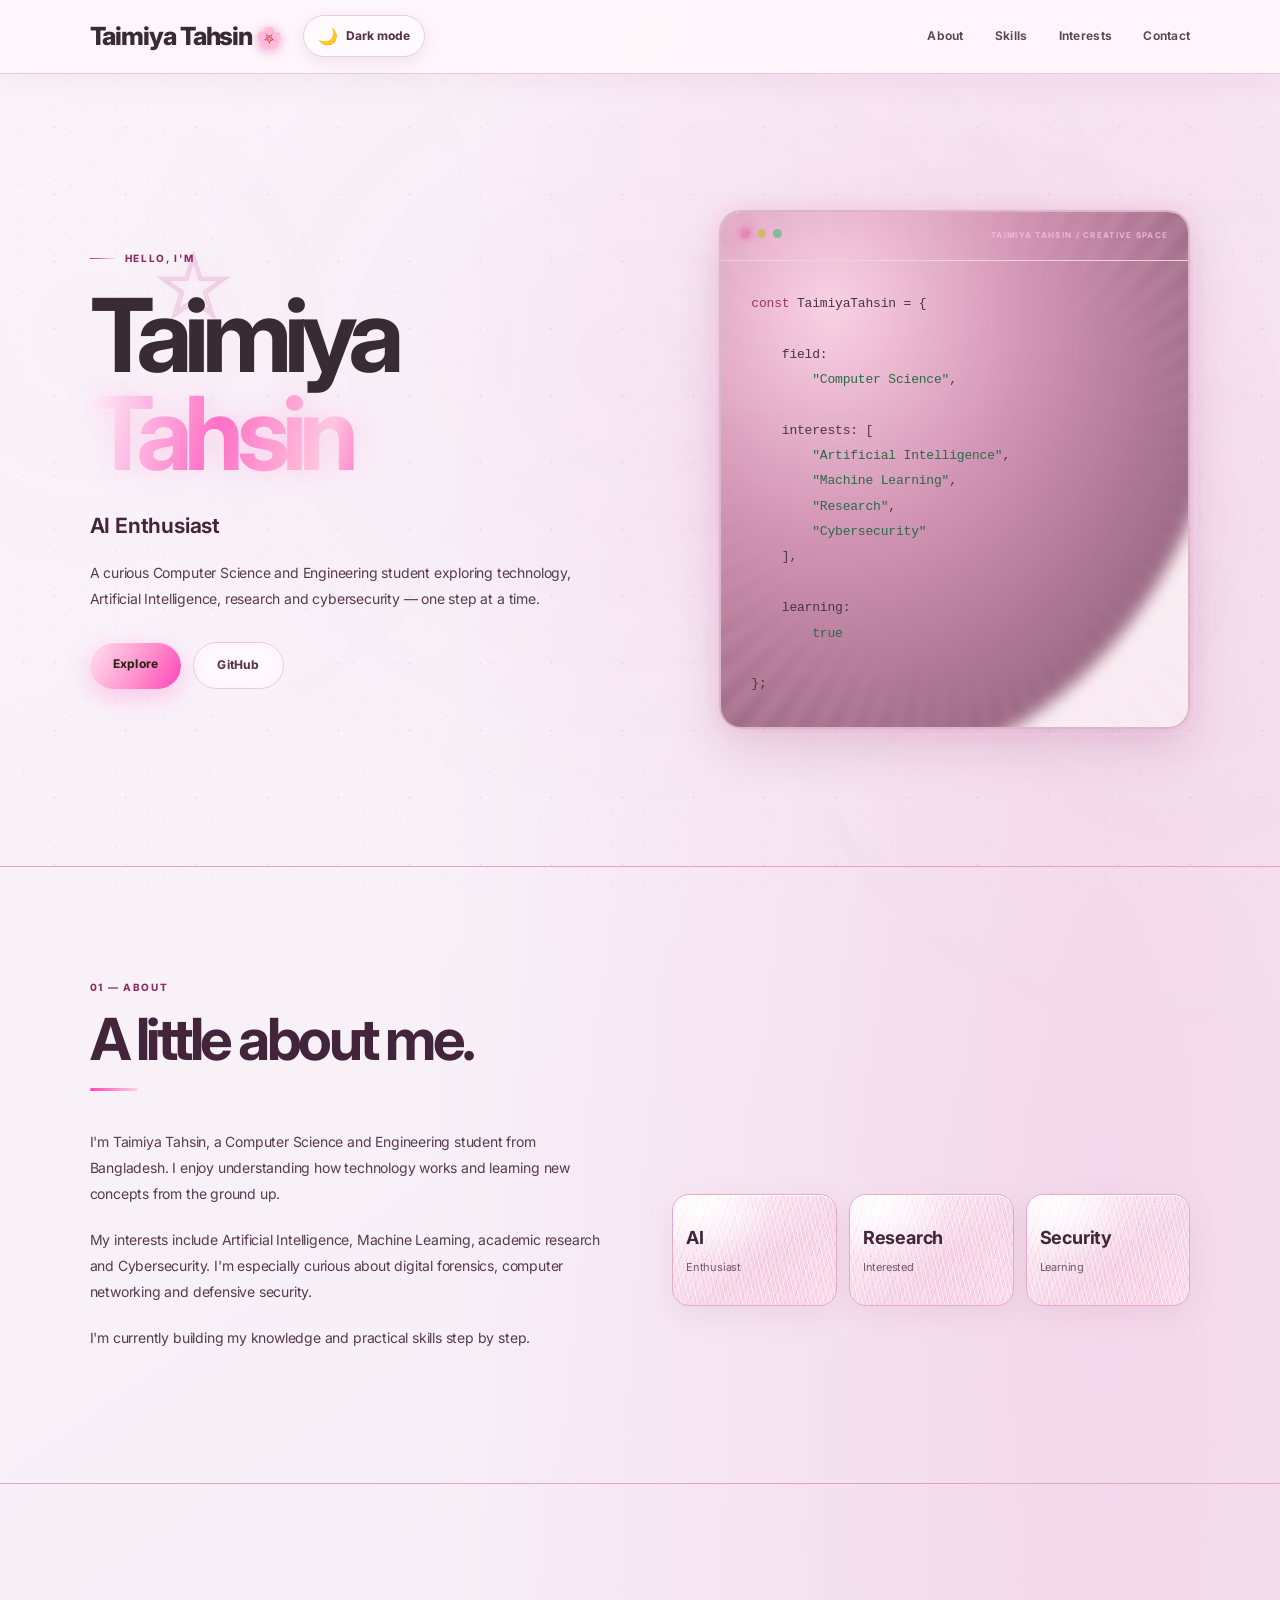
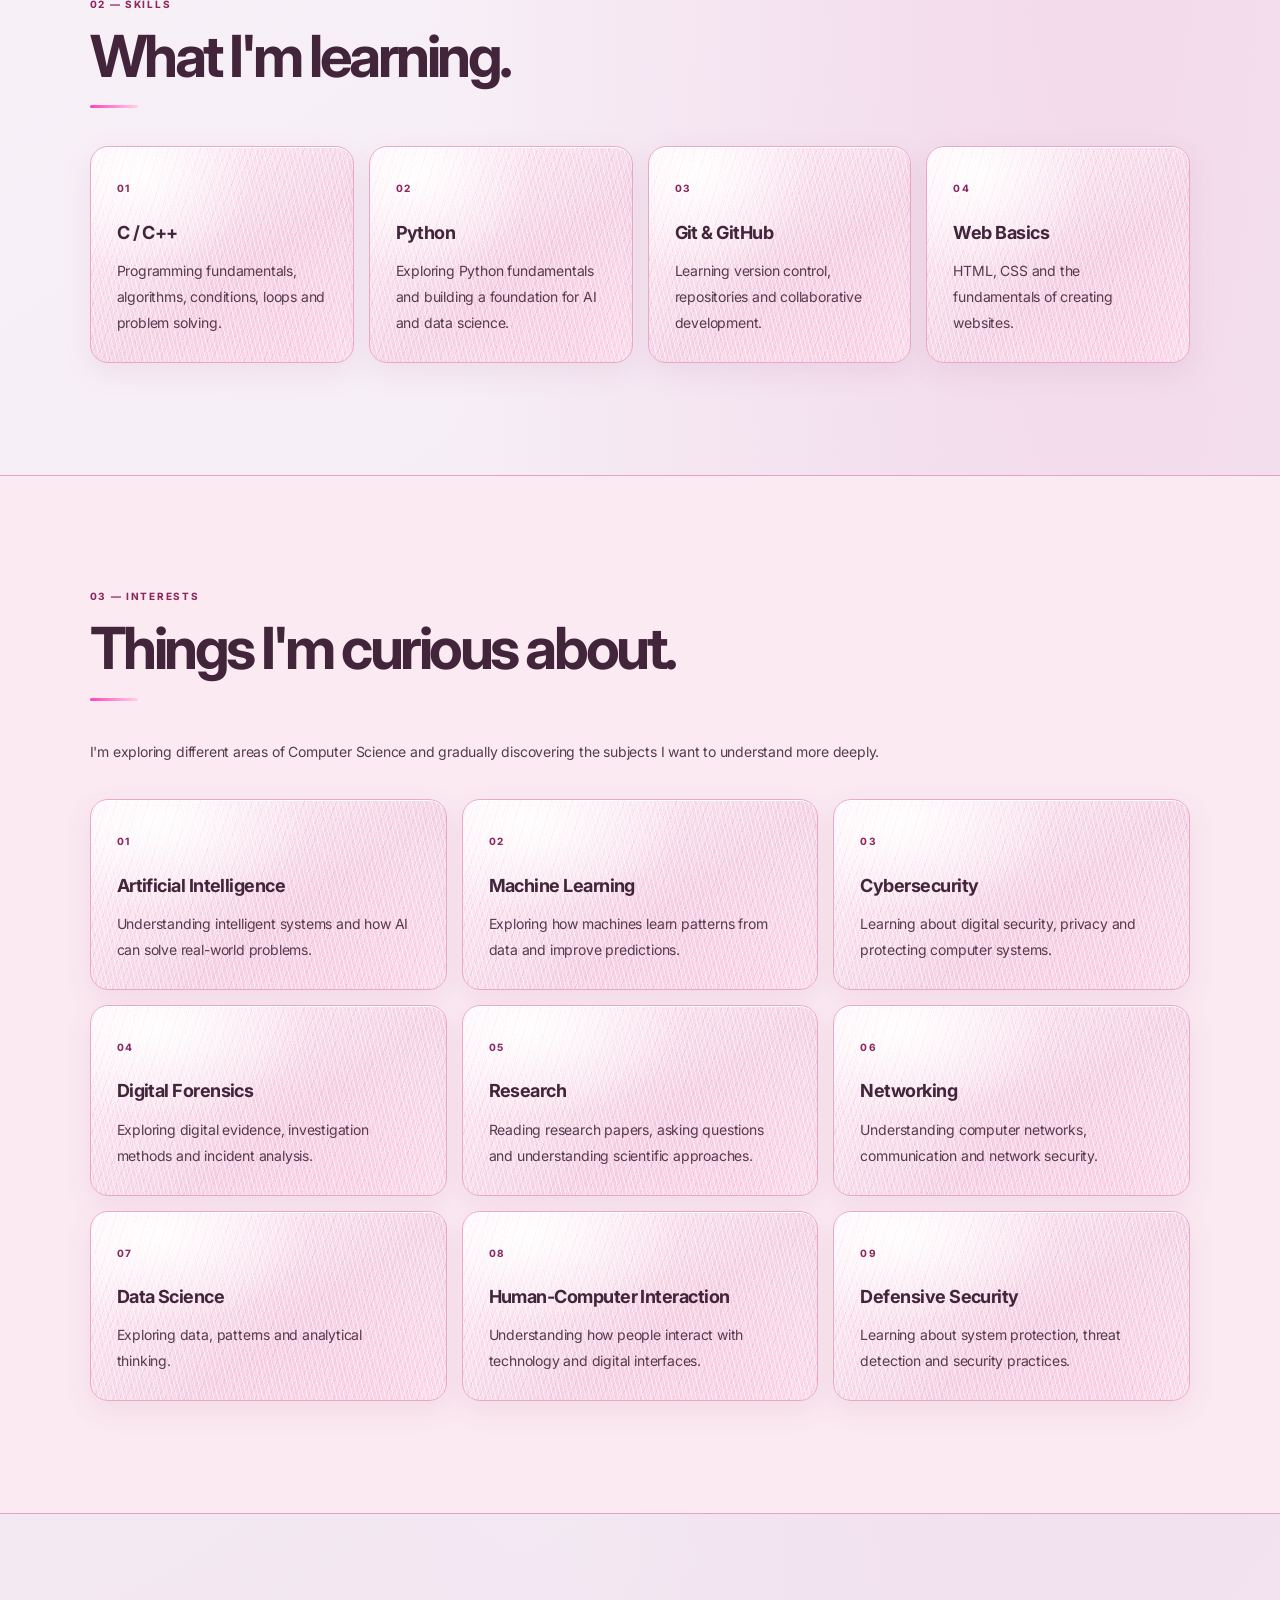
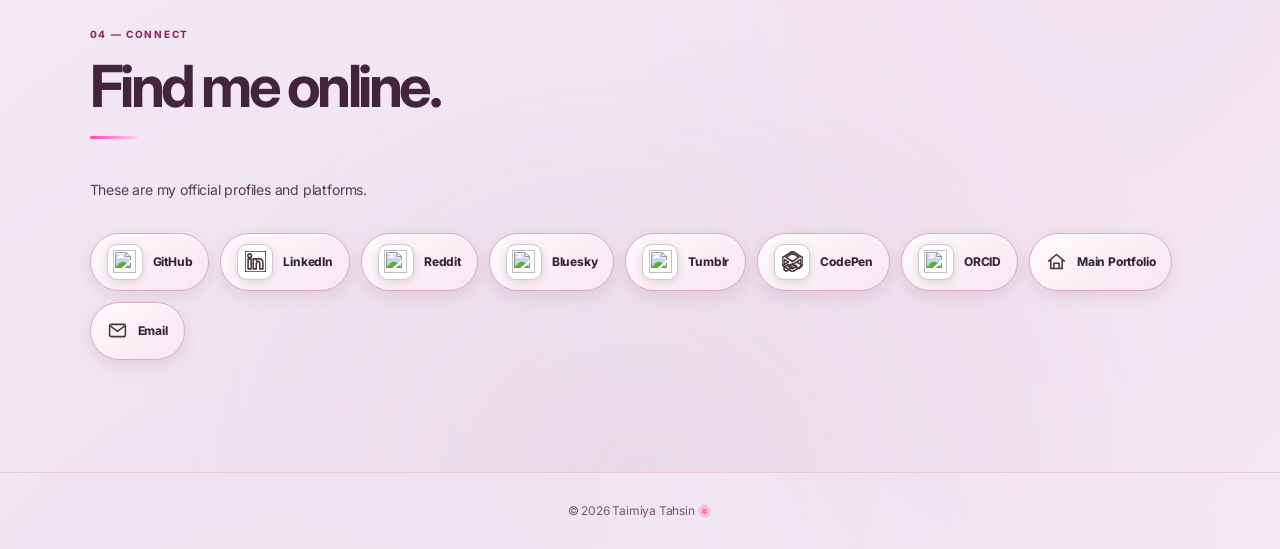
==== index.html @ eae1fb2f "Make LinkedIn and CodePen contact icons self-contained SVGs" ====
<!DOCTYPE html>
<html lang="en">
<head>
  <meta name="google-site-verification" content=" google14003dfd61bd750f.html" />
  <meta charset="UTF-8">
    <meta name="viewport" content="width=device-width, initial-scale=1.0">

    <title>Taimiya Tahsin | CSE, AI, Research & Cybersecurity</title>

    <meta name="description" content="Official profile of Taimiya Tahsin, a Computer Science and Engineering student from Bangladesh exploring Artificial Intelligence, Machine Learning, Research and Cybersecurity.">

    <meta name="author" content="Taimiya Tahsin">
    <meta name="robots" content="index, follow">
    <meta name="googlebot" content="index, follow">

    <meta name="theme-color" content="#09070b">

    <link rel="canonical" href="https://taimiyatahsin0-png.github.io/">
    <link rel="stylesheet" href="style.css">
    <link rel="stylesheet" href="theme.css">

    <!-- Open Graph -->
    <meta property="og:type" content="profile">
    <meta property="og:title" content="Taimiya Tahsin | CSE, AI, Research & Cybersecurity">
    <meta property="og:description" content="The personal profile of Taimiya Tahsin — exploring Computer Science, AI, Machine Learning, Research and Cybersecurity.">
    <meta property="og:url" content="https://taimiyatahsin0-png.github.io/">
    <meta property="og:site_name" content="Taimiya Tahsin">

    <!-- Twitter / X -->
    <meta name="twitter:card" content="summary">
    <meta name="twitter:title" content="Taimiya Tahsin | Computer Science & Technology">
    <meta name="twitter:description" content="CSE student exploring AI, Machine Learning, Research and Cybersecurity.">

    <!-- Structured Data -->
    <script type="application/ld+json">
    {
      "@context": "https://schema.org",
      "@type": "ProfilePage",
      "name": "Taimiya Tahsin - Official Profile",
      "url": "https://taimiyatahsin0-png.github.io/",
      "mainEntity": {
        "@type": "Person",
        "name": "Taimiya Tahsin",
        "url": "https://taimiyatahsin0-png.github.io/",
        "email": "taimiyatahsin0@gmail.com",
        "description": "A Computer Science and Engineering student from Bangladesh interested in Artificial Intelligence, Machine Learning, Research and Cybersecurity.",
        "sameAs": [
          "https://taimiyatahsin-portfolio.pages.dev/",
          "https://github.com/taimiyatahsin0-png",
          "https://www.linkedin.com/in/taimiyatahsin/",
          "https://orcid.org/0009-0007-9107-0176",
          "https://bsky.app/profile/taimiyatahsin.bsky.social"
        ],
        "knowsAbout": [
          "Computer Science",
          "Artificial Intelligence",
          "Machine Learning",
          "Cybersecurity",
          "Digital Forensics",
          "Computer Networking",
          "Defensive Security",
          "Research",
          "Data Science",
          "Human-Computer Interaction"
        ]
      }
    }
    </script>
</head>

<body>

    <a class="skip-link" href="#main-content">Skip to content</a>
    <div id="top"></div>

    <!-- Background -->
    <div class="background-glow glow-one"></div>
    <div class="background-glow glow-two"></div>
    <div class="stardust-layer" aria-hidden="true">
        <i class="star-dust dust-1"></i><i class="star-dust dust-2"></i>
        <i class="star-dust dust-3"></i><i class="star-dust dust-4"></i>
        <i class="star-dust dust-5"></i><i class="star-dust dust-6"></i>
        <i class="star-dust dust-7"></i><i class="star-dust dust-8"></i>
        <i class="star-dust dust-9"></i><i class="star-dust dust-10"></i>
        <i class="star-dust dust-11"></i><i class="star-dust dust-12"></i>
        <i class="star-dust dust-13"></i><i class="star-dust dust-14"></i>
    </div>
<!-- Navbar -->
    <header class="navbar">
        <a href="#top" class="logo" aria-label="Taimiya Tahsin home">
            Taimiya Tahsin <span aria-hidden="true">🌸</span>
        </a>

        <button class="theme-toggle" id="theme-toggle" type="button" aria-label="Switch to light mode" title="Switch theme">
            <span class="theme-icon" aria-hidden="true">☀️</span>
            <span class="theme-label">Light mode</span>
        </button>

        <nav aria-label="Main navigation" id="main-navigation">
            <a href="#about">About</a>
            <a href="#skills">Skills</a>
            <a href="#interests">Interests</a>
            <a href="#contact">Contact</a>
        </nav>
    </header>

    <!-- Hero -->
    <main id="main-content">
        <section class="hero">
            <div class="hero-content">

                <p class="eyebrow">HELLO, I'M</p>

                <div class="name-row">
                    <h1>
                        Taimiya
                        <span>Tahsin</span>
                    </h1>
                </div>

                <h2>
                    <span id="typing-text">CSE Student</span>
                </h2>

                <p class="hero-text">
                    A curious Computer Science and Engineering student
                    exploring technology, Artificial Intelligence,
                    research and cybersecurity — one step at a time.
                </p>

                <div class="hero-buttons">
                    <a href="#about" class="btn primary">Explore</a>

                    <a
                        href="https://github.com/taimiyatahsin0-png"
                        target="_blank"
                        rel="noopener noreferrer"
                        class="btn secondary"
                    >
                        GitHub
                    </a>
                </div>
            </div>

            <!-- Code Card -->
            <div class="hero-card">
                <div class="glow"></div>

                <div class="code-window">
                    <div class="window-top">
                        <span></span>
                        <span></span>
                        <span></span>
                    </div>

                    <pre><code><span class="pink">const</span> TaimiyaTahsin = {

    field:
        <span class="green">"Computer Science"</span>,

    interests: [
        <span class="green">"Artificial Intelligence"</span>,
        <span class="green">"Machine Learning"</span>,
        <span class="green">"Research"</span>,
        <span class="green">"Cybersecurity"</span>
    ],

    learning:
        <span class="green">true</span>

};</code></pre>
                </div>
            </div>
        </section>

        <!-- About -->
        <section class="section" id="about">
            <p class="section-label">01 — ABOUT</p>

            <h2 class="section-title">
                A little about me.
            </h2>

            <div class="about-grid">
                <div>
                    <p>
                        I'm Taimiya Tahsin, a Computer Science and
                        Engineering student from Bangladesh.
                        I enjoy understanding how technology works
                        and learning new concepts from the ground up.
                    </p>

                    <p>
                        My interests include Artificial Intelligence,
                        Machine Learning, academic research and
                        Cybersecurity. I'm especially curious about
                        digital forensics, computer networking and
                        defensive security.
                    </p>

                    <p>
                        I'm currently building my knowledge and
                        practical skills step by step.
                    </p>
                </div>

                <div class="about-box">
                    <div>
                        <strong>AI</strong>
                        <span>Enthusiast</span>
                    </div>

                    <div>
                        <strong>Research</strong>
                        <span>Interested</span>
                    </div>

                    <div>
                        <strong>Security</strong>
                        <span>Learning</span>
                    </div>
                </div>
            </div>
        </section>

        <!-- Skills -->
        <section class="section" id="skills">
            <p class="section-label">02 — SKILLS</p>

            <h2 class="section-title">
                What I'm learning.
            </h2>

            <div class="skills-grid">

                <div class="skill-card reveal">
                    <span class="skill-number">01</span>
                    <h3>C / C++</h3>
                    <p>
                        Programming fundamentals, algorithms,
                        conditions, loops and problem solving.
                    </p>
                </div>

                <div class="skill-card reveal">
                    <span class="skill-number">02</span>
                    <h3>Python</h3>
                    <p>
                        Exploring Python fundamentals and
                        building a foundation for AI and data science.
                    </p>
                </div>

                <div class="skill-card reveal">
                    <span class="skill-number">03</span>
                    <h3>Git & GitHub</h3>
                    <p>
                        Learning version control, repositories
                        and collaborative development.
                    </p>
                </div>

                <div class="skill-card reveal">
                    <span class="skill-number">04</span>
                    <h3>Web Basics</h3>
                    <p>
                        HTML, CSS and the fundamentals of
                        creating websites.
                    </p>
                </div>

            </div>
        </section>

        <!-- Interests -->
        <section class="section research-section" id="interests">
            <p class="section-label">03 — INTERESTS</p>

            <h2 class="section-title">
                Things I'm curious about.
            </h2>

            <p class="research-intro">
                I'm exploring different areas of Computer Science
                and gradually discovering the subjects I want
                to understand more deeply.
            </p>

            <div class="interest-grid">

                <div class="interest-card reveal">
                    <span>01</span>
                    <h3>Artificial Intelligence</h3>
                    <p>
                        Understanding intelligent systems and
                        how AI can solve real-world problems.
                    </p>
                </div>

                <div class="interest-card reveal">
                    <span>02</span>
                    <h3>Machine Learning</h3>
                    <p>
                        Exploring how machines learn patterns
                        from data and improve predictions.
                    </p>
                </div>

                <div class="interest-card reveal">
                    <span>03</span>
                    <h3>Cybersecurity</h3>
                    <p>
                        Learning about digital security,
                        privacy and protecting computer systems.
                    </p>
                </div>

                <div class="interest-card reveal">
                    <span>04</span>
                    <h3>Digital Forensics</h3>
                    <p>
                        Exploring digital evidence, investigation
                        methods and incident analysis.
                    </p>
                </div>

                <div class="interest-card reveal">
                    <span>05</span>
                    <h3>Research</h3>
                    <p>
                        Reading research papers, asking questions
                        and understanding scientific approaches.
                    </p>
                </div>

                <div class="interest-card reveal">
                    <span>06</span>
                    <h3>Networking</h3>
                    <p>
                        Understanding computer networks,
                        communication and network security.
                    </p>
                </div>

                <div class="interest-card reveal">
                    <span>07</span>
                    <h3>Data Science</h3>
                    <p>
                        Exploring data, patterns and
                        analytical thinking.
                    </p>
                </div>

                <div class="interest-card reveal">
                    <span>08</span>
                    <h3>Human-Computer Interaction</h3>
                    <p>
                        Understanding how people interact
                        with technology and digital interfaces.
                    </p>
                </div>

                <div class="interest-card reveal">
                    <span>09</span>
                    <h3>Defensive Security</h3>
                    <p>
                        Learning about system protection,
                        threat detection and security practices.
                    </p>
                </div>

            </div>
        </section>

        <!-- Profiles -->
        <section class="section contact-section" id="contact">
            <p class="section-label">04 — CONNECT</p>

            <h2 class="section-title">
                Find me online.
            </h2>

            <p>
                These are my official profiles and platforms.
            </p>

            <div class="contact-links">
                <a href="https://github.com/taimiyatahsin0-png" target="_blank" rel="noopener noreferrer" aria-label="GitHub">
                    <span class="contact-icon-tile"><img src="https://cdn.simpleicons.org/github/181717" alt="" aria-hidden="true" loading="lazy"></span>
                    <span>GitHub</span>
                </a>
                <a href="https://www.linkedin.com/in/taimiyatahsin/" target="_blank" rel="noopener noreferrer" aria-label="LinkedIn">
                    <span class="contact-icon-tile"><svg class="contact-icon brand-linkedin" viewBox="0 0 24 24" role="img" aria-label="LinkedIn"><path d="M20.447 20.452h-3.554v-5.569c0-1.328-.027-3.037-1.852-3.037-1.853 0-2.136 1.445-2.136 2.939v5.667H9.35V9h3.414v1.561h.049c.476-.9 1.637-1.85 3.37-1.85 3.601 0 4.267 2.37 4.267 5.455v6.286zM5.337 7.433a2.062 2.062 0 1 1 0-4.124 2.062 2.062 0 0 1 0 4.124zM6.99 20.452H3.55V9h3.44v11.452zM22.225 0H1.771C.792 0 0 .774 0 1.729v20.542C0 23.227.792 24 1.771 24h20.451C23.2 24 24 23.227 24 22.271V1.729C24 .774 23.2 0 22.225 0z"/></svg></span>
                    <span>LinkedIn</span>
                </a>
                <a href="https://www.reddit.com/user/Mew_Melody/" target="_blank" rel="noopener noreferrer" aria-label="Reddit">
                    <span class="contact-icon-tile"><img src="https://cdn.simpleicons.org/reddit/FF4500" alt="" aria-hidden="true" loading="lazy"></span>
                    <span>Reddit</span>
                </a>
                <a href="https://bsky.app/profile/taimiyatahsin.bsky.social" target="_blank" rel="noopener noreferrer" aria-label="Bluesky">
                    <span class="contact-icon-tile"><img src="https://cdn.simpleicons.org/bluesky/0285FF" alt="" aria-hidden="true" loading="lazy"></span>
                    <span>Bluesky</span>
                </a>
                <a href="https://www.tumblr.com/mewmelody" target="_blank" rel="noopener noreferrer" aria-label="Tumblr">
                    <span class="contact-icon-tile"><img src="https://cdn.simpleicons.org/tumblr/35465C" alt="" aria-hidden="true" loading="lazy"></span>
                    <span>Tumblr</span>
                </a>
                <a href="https://codepen.io/taimiyatahsin0-png" target="_blank" rel="noopener noreferrer" aria-label="CodePen">
                    <span class="contact-icon-tile"><svg class="contact-icon brand-codepen" viewBox="0 0 24 24" role="img" aria-label="CodePen"><path d="M12 0 0 8v8l12 8 12-8V8L12 0zm0 2.4 7.2 4.8L12 12 4.8 7.2 12 2.4zM2.4 9.6l4.8 3-4.8 3V9.6zm19.2 0v6l-4.8-3 4.8-3zM12 14.4l4.8 3-4.8 3-4.8-3 4.8-3zM2.4 18.4l4.8-3 4.8 3-7.2 4.8-2.4-1.8zm19.2 0-2.4 1.8-7.2-4.8 4.8-3 4.8 3z"/></svg></span>
                    <span>CodePen</span>
                </a>
                <a href="https://orcid.org/0009-0007-9107-0176" target="_blank" rel="noopener noreferrer" aria-label="ORCID">
                    <span class="contact-icon-tile"><img src="https://cdn.simpleicons.org/orcid/A6CE39" alt="" aria-hidden="true" loading="lazy"></span>
                    <span>ORCID</span>
                </a>
                <a href="https://taimiyatahsin-portfolio.pages.dev/" target="_blank" rel="noopener noreferrer" aria-label="Main Portfolio">
                    <svg class="contact-icon" viewBox="0 0 24 24" aria-hidden="true"><path d="M3 11.5 12 4l9 7.5M5.5 10v10h13V10M9 20v-6h6v6"/></svg>
                    <span>Main Portfolio</span>
                </a>
                <a href="mailto:taimiyatahsin0@gmail.com" aria-label="Email">
                    <svg class="contact-icon" viewBox="0 0 24 24" aria-hidden="true"><rect x="3" y="5" width="18" height="14" rx="2"/><path d="m4 7 8 6 8-6"/></svg>
                    <span>Email</span>
                </a>
            </div>
        </section>
    </main>

    <!-- Footer -->
    <footer>
        © <span id="year"></span> Taimiya Tahsin 🌸
    </footer>

    <!-- Theme preference: saved locally; defaults to the system preference. -->
    <script>
        (() => {
            const root = document.documentElement;
            const button = document.getElementById("theme-toggle");
            const icon = button.querySelector(".theme-icon");
            const label = button.querySelector(".theme-label");
            let saved = null;
            try { saved = localStorage.getItem("taimiya-theme"); } catch (_) {}
            const prefersLight = window.matchMedia && window.matchMedia("(prefers-color-scheme: light)").matches;
            const preferred = prefersLight ? "light" : "dark";
            function applyTheme(theme) {
                root.dataset.theme = theme;
                const light = theme === "light";
                icon.textContent = light ? "🌙" : "☀️";
                label.textContent = light ? "Dark mode" : "Light mode";
                button.setAttribute("aria-label", light ? "Switch to dark mode" : "Switch to light mode");
            }
            applyTheme(saved === "light" || saved === "dark" ? saved : preferred);
            button.addEventListener("click", () => {
                const next = root.dataset.theme === "dark" ? "light" : "dark";
                try { localStorage.setItem("taimiya-theme", next); } catch (_) {}
                applyTheme(next);
            });
        })();
    </script>

    <!-- JavaScript -->
    <script>
        // Dynamic year
        document.getElementById("year").textContent =
            new Date().getFullYear();

        // Typing animation
        const words = [
            "CSE Student",
            "AI Enthusiast",
            "Research Enthusiast",
            "Cybersecurity Learner",
            "Technology Explorer"
        ];

        let wordIndex = 0;
        let charIndex = 0;
        let deleting = false;

        const typingText =
            document.getElementById("typing-text");

        function typeEffect() {
            const currentWord = words[wordIndex];

            if (!deleting) {
                typingText.textContent =
                    currentWord.substring(0, charIndex + 1);

                charIndex++;

                if (charIndex === currentWord.length) {
                    deleting = true;
                    setTimeout(typeEffect, 1300);
                    return;
                }
            } else {
                typingText.textContent =
                    currentWord.substring(0, charIndex - 1);

                charIndex--;

                if (charIndex === 0) {
                    deleting = false;
                    wordIndex = (wordIndex + 1) % words.length;
                }
            }

            setTimeout(typeEffect, deleting ? 55 : 100);
        }

        const reduceMotion = window.matchMedia &&
            window.matchMedia("(prefers-reduced-motion: reduce)").matches;
        if (reduceMotion) {
            typingText.textContent = "CSE Student";
        } else {
            typeEffect();
        }

        // Scroll reveal
        const revealElements =
            document.querySelectorAll(".reveal");

        if ("IntersectionObserver" in window) {
            const observer = new IntersectionObserver(
                (entries) => {
                    entries.forEach((entry) => {
                        if (entry.isIntersecting) {
                            entry.target.classList.add("active");
                            observer.unobserve(entry.target);
                        }
                    });
                },
                { threshold: 0.15 }
            );

            revealElements.forEach((element) => {
                observer.observe(element);
            });
        } else {
            revealElements.forEach((element) => {
                element.classList.add("active");
            });
        }
    </script>

</body>
</html>
---- style.css ----
@import url('https://fonts.googleapis.com/css2?family=Inter:wght@400;500;600;700;800&display=swap');

:root {
    --bg: #09070b;
    --bg-soft: #100c13;
    --card: #151017;
    --pink: #ff4fa3;
    --pink-soft: #ff8bc5;
    --white: #f8f5f8;
    --text: #b9b0bb;
    --border: #2a202b;
}

* {
    margin: 0;
    padding: 0;
    box-sizing: border-box;
    scroll-behavior: smooth;
}

body {
    font-family: "Inter", sans-serif;
    background: var(--bg);
    color: var(--white);
    line-height: 1.7;
    overflow-x: hidden;
}

a {
    color: inherit;
    text-decoration: none;
}


/* =========================
   BACKGROUND
========================= */

.background-glow {
    position: fixed;
    width: 350px;
    height: 350px;
    border-radius: 50%;
    background: var(--pink);
    filter: blur(150px);
    opacity: 0.06;
    pointer-events: none;
    z-index: -1;
}

.glow-one {
    top: 10%;
    left: -150px;
    animation: floatGlow 8s ease-in-out infinite;
}

.glow-two {
    bottom: 5%;
    right: -150px;
    animation: floatGlow 10s ease-in-out infinite reverse;
}

@keyframes floatGlow {

    0%, 100% {
        transform: translateY(0);
    }

    50% {
        transform: translateY(40px);
    }
}


/* =========================
   NAVBAR
========================= */

.navbar {
    width: 100%;
    padding: 22px 7%;

    display: flex;
    justify-content: space-between;
    align-items: center;

    position: sticky;
    top: 0;
    z-index: 100;

    background: rgba(9, 7, 11, 0.88);
    backdrop-filter: blur(15px);

    border-bottom: 1px solid rgba(255, 79, 163, 0.08);
}

.logo {
    font-size: 27px;
    font-weight: 800;
    letter-spacing: -1.5px;
}

.logo span {
    font-size: 21px;
    display: inline-block;
    animation: flowerFloat 3s ease-in-out infinite;
}

@keyframes flowerFloat {

    0%, 100% {
        transform: translateY(0) rotate(-5deg);
    }

    50% {
        transform: translateY(-4px) rotate(5deg);
    }
}

.navbar nav {
    display: flex;
    gap: 30px;
}

.navbar nav a {
    color: var(--text);
    font-size: 14px;
    position: relative;
    transition: 0.3s;
}

.navbar nav a:hover {
    color: var(--pink);
}


/* =========================
   HERO
========================= */

.hero {
    min-height: 90vh;
    padding: 100px 7%;

    display: grid;
    grid-template-columns: 1.15fr 0.85fr;

    align-items: center;
    gap: 60px;
}

.hero-content {
    animation: heroAppear 1s ease forwards;
}

@keyframes heroAppear {

    from {
        opacity: 0;
        transform: translateY(25px);
    }

    to {
        opacity: 1;
        transform: translateY(0);
    }
}

.eyebrow,
.section-label {
    color: var(--pink);
    font-size: 12px;
    font-weight: 700;
    letter-spacing: 3px;
}

.name-row {
    display: flex;
    align-items: center;
    gap: 25px;
}

.hero h1 {
    margin-top: 18px;
    font-size: clamp(55px, 8vw, 100px);
    line-height: 0.95;
    letter-spacing: -5px;
}

.hero h1 span {
    display: block;
    color: var(--pink);
}

.hero h2 {
    margin-top: 30px;
    color: var(--pink);
    font-size: 20px;
    font-weight: 600;
}

.hero-text {
    max-width: 600px;
    margin-top: 20px;
    color: var(--text);
    font-size: 16px;
}


/* =========================
   CUTE BUNNY
========================= */

.cute-bunny {
    width: 90px;
    height: 105px;
    position: relative;
    cursor: pointer;

    flex-shrink: 0;

    animation: bunnyIdle 3s ease-in-out infinite;

    transition: 0.3s;
}

.cute-bunny:hover {
    transform: scale(1.08);
}

@keyframes bunnyIdle {

    0%, 100% {
        transform: translateY(0) rotate(-2deg);
    }

    50% {
        transform: translateY(-7px) rotate(2deg);
    }
}


/* Ears */

.ear {
    position: absolute;

    width: 27px;
    height: 55px;

    background: #fff5fa;

    border: 2px solid #ffd2e7;

    border-radius: 50% 50% 45% 45%;

    top: 0;

    z-index: 0;
}

.left-ear {
    left: 16px;
    transform: rotate(-13deg);
}

.right-ear {
    right: 16px;
    transform: rotate(13deg);
}


/* Face */

.bunny-face {
    position: absolute;

    width: 72px;
    height: 65px;

    background: #fff8fb;

    border: 2px solid #ffd2e7;

    border-radius: 48% 48% 45% 45%;

    left: 9px;
    top: 30px;

    z-index: 2;

    box-shadow: 0 8px 25px rgba(255, 79, 163, 0.12);
}


/* Eyes */

.eye {
    position: absolute;

    width: 6px;
    height: 8px;

    background: #392b35;

    border-radius: 50%;

    top: 24px;

    animation: blink 4s infinite;
}

.left-eye {
    left: 19px;
}

.right-eye {
    right: 19px;
}

@keyframes blink {

    0%, 44%, 48%, 100% {
        transform: scaleY(1);
    }

    46% {
        transform: scaleY(0.1);
    }
}


/* Blush */

.blush {
    position: absolute;

    width: 13px;
    height: 6px;

    background: #ffb5d2;

    border-radius: 50%;

    top: 37px;

    opacity: 0.7;
}

.left-blush {
    left: 7px;
}

.right-blush {
    right: 7px;
}


/* Smile */

.bunny-mouth {
    position: absolute;

    left: 31px;
    top: 30px;

    color: #9e5878;

    font-size: 13px;
}


/* Bow */

.bunny-bow {
    position: absolute;

    right: 0;
    top: 38px;

    z-index: 4;

    display: flex;
    align-items: center;
}

.bunny-bow span {
    width: 15px;
    height: 15px;

    background: var(--pink);

    border-radius: 60% 40% 60% 40%;

    display: block;
}

.bunny-bow b {
    color: #fff;
    font-size: 7px;

    position: absolute;
    left: 12px;
}


/* Waving hand */

.bunny-arm {
    position: absolute;

    right: -2px;
    bottom: 5px;

    color: var(--pink);

    font-size: 18px;

    z-index: 5;

    transform-origin: bottom left;

    animation: wave 2.5s ease-in-out infinite;
}

@keyframes wave {

    0%, 70%, 100% {
        transform: rotate(0);
    }

    75% {
        transform: rotate(18deg);
    }

    80% {
        transform: rotate(-12deg);
    }

    85% {
        transform: rotate(15deg);
    }
}


/* Click flight */

.cute-bunny.fly {
    animation: bunnyFly 1.3s ease-in-out;
}

@keyframes bunnyFly {

    0% {
        transform: translate(0, 0) rotate(0);
    }

    25% {
        transform: translate(15px, -35px) rotate(10deg);
    }

    50% {
        transform: translate(45px, -70px) rotate(-8deg);
    }

    75% {
        transform: translate(15px, -30px) rotate(8deg);
    }

    100% {
        transform: translate(0, 0) rotate(0);
    }
}


/* =========================
   BUTTONS
========================= */

.hero-buttons {
    display: flex;
    gap: 15px;
    margin-top: 35px;
}

.btn {
    padding: 13px 23px;
    border-radius: 8px;

    font-size: 14px;
    font-weight: 600;

    transition: 0.3s;
}

.btn.primary {
    background: var(--pink);
    color: #170711;
}

.btn.primary:hover {
    transform: translateY(-4px);
    box-shadow: 0 10px 30px rgba(255, 79, 163, 0.25);
}

.btn.secondary {
    border: 1px solid var(--border);
    color: var(--white);
}

.btn.secondary:hover {
    border-color: var(--pink);
    color: var(--pink);
    transform: translateY(-4px);
}


/* =========================
   CODE CARD
========================= */

.hero-card {
    position: relative;
    animation: cardAppear 1s ease 0.2s both;
}

@keyframes cardAppear {

    from {
        opacity: 0;
        transform: translateX(30px);
    }

    to {
        opacity: 1;
        transform: translateX(0);
    }
}

.glow {
    position: absolute;

    width: 220px;
    height: 220px;

    background: var(--pink);

    filter: blur(130px);
    opacity: 0.15;

    top: 50%;
    left: 50%;

    transform: translate(-50%, -50%);
}

.code-window {
    position: relative;

    background: #0e0b10;

    border: 1px solid var(--border);
    border-radius: 15px;

    overflow: hidden;

    box-shadow: 0 30px 80px rgba(0, 0, 0, 0.45);

    transition: 0.4s;
}

.code-window:hover {
    transform: translateY(-8px);
    border-color: rgba(255, 79, 163, 0.35);
}

.window-top {
    display: flex;
    gap: 7px;

    padding: 15px;

    border-bottom: 1px solid var(--border);
}

.window-top span {
    width: 9px;
    height: 9px;

    border-radius: 50%;

    background: #3a303c;
}

pre {
    padding: 30px;

    overflow-x: auto;

    font-size: 13px;
    line-height: 1.8;

    color: #d6cbd7;
}

.pink {
    color: var(--pink);
}

.green {
    color: #b9e7c5;
}


/* =========================
   SECTIONS
========================= */

.section {
    padding: 110px 7%;
    border-top: 1px solid var(--border);
}

.section-title {
    margin-top: 10px;
    margin-bottom: 45px;

    font-size: clamp(35px, 5vw, 58px);

    letter-spacing: -2px;
}


/* ABOUT */

.about-grid {
    display: grid;
    grid-template-columns: 1fr 1fr;
    gap: 70px;
}

.about-grid p {
    max-width: 650px;

    color: var(--text);

    margin-bottom: 20px;
}

.about-box {
    display: grid;
    grid-template-columns: repeat(3, 1fr);
    gap: 15px;
}

.about-box div {
    padding: 25px 15px;

    border: 1px solid var(--border);
    border-radius: 10px;

    background: var(--card);

    transition: 0.3s;
}

.about-box div:hover {
    transform: translateY(-6px);
    border-color: rgba(255, 79, 163, 0.5);
}

.about-box strong,
.about-box span {
    display: block;
}

.about-box strong {
    color: var(--pink);
    font-size: 20px;
}

.about-box span {
    color: var(--text);
    font-size: 12px;
    margin-top: 4px;
}


/* SKILLS */

.skills-grid {
    display: grid;
    grid-template-columns: repeat(4, 1fr);
    gap: 18px;
}

.skill-card {
    padding: 30px;

    background: var(--card);

    border: 1px solid var(--border);
    border-radius: 12px;

    transition: 0.35s;
}

.skill-card:hover {
    transform: translateY(-8px);

    border-color: rgba(255, 79, 163, 0.5);

    box-shadow:
        0 15px 40px rgba(255, 79, 163, 0.06);
}

.skill-number {
    color: var(--pink);

    font-size: 12px;
    font-weight: 700;
}

.skill-card h3 {
    margin: 20px 0 10px;

    font-size: 20px;
}

.skill-card p {
    color: var(--text);

    font-size: 14px;
}


/* INTERESTS */

.research-section {
    background: var(--bg-soft);
}

.research-intro {
    max-width: 700px;

    color: var(--text);
}

.interest-grid {
    display: grid;

    grid-template-columns: repeat(3, 1fr);

    gap: 20px;

    margin-top: 35px;
}

.interest-card {
    padding: 30px;

    background: var(--card);

    border: 1px solid var(--border);
    border-radius: 12px;

    transition: 0.35s;
}

.interest-card:hover {
    transform: translateY(-8px);

    border-color: rgba(255, 79, 163, 0.5);
}

.interest-card span {
    color: var(--pink);

    font-size: 12px;
    font-weight: 700;
}

.interest-card h3 {
    margin: 18px 0 10px;

    font-size: 20px;
}

.interest-card p {
    color: var(--text);

    font-size: 14px;
}


/* SCROLL REVEAL */

.reveal {
    opacity: 0;

    transform: translateY(30px);

    transition:
        opacity 0.7s ease,
        transform 0.7s ease;
}

.reveal.active {
    opacity: 1;

    transform: translateY(0);
}


/* CONTACT */

.contact-section > p:not(.section-label) {
    max-width: 650px;

    color: var(--text);
}

.contact-links {
    display: flex;

    gap: 15px;

    margin-top: 30px;
}

.contact-links a {
    padding: 12px 20px;

    border: 1px solid var(--border);

    border-radius: 8px;

    font-size: 13px;

    transition: 0.3s;
}

.contact-links a:hover {
    border-color: var(--pink);

    color: var(--pink);

    transform: translateY(-4px);
}


/* FOOTER */

footer {
    padding: 35px 7%;

    border-top: 1px solid var(--border);

    color: #766d78;

    font-size: 12px;
}


/* =========================
   MOBILE
========================= */

@media (max-width: 900px) {

    .navbar nav {
        display: none;
    }

    .hero {
        grid-template-columns: 1fr;

        padding-top: 80px;
    }

    .skills-grid {
        grid-template-columns: repeat(2, 1fr);
    }

    .interest-grid {
        grid-template-columns: repeat(2, 1fr);
    }

    .about-grid {
        grid-template-columns: 1fr;
    }
}


@media (max-width: 550px) {

    .hero {
        padding-left: 5%;
        padding-right: 5%;
    }

    .name-row {
        gap: 10px;
    }

    .hero h1 {
        font-size: 58px;
    }

    .cute-bunny {
        transform: scale(0.8);
    }

    .section {
        padding: 80px 5%;
    }

    .skills-grid {
        grid-template-columns: 1fr;
    }

    .interest-grid {
        grid-template-columns: 1fr;
    }

    .about-box {
        grid-template-columns: 1fr;
    }

    .hero-buttons {
        flex-direction: column;
    }

    .contact-links {
        flex-direction: column;
    }
}


/* Brand icons in the contact area */
.contact-links a {
    display: inline-flex;
    align-items: center;
    justify-content: center;
    gap: 9px;
    min-height: 46px;
    white-space: nowrap;
}
.contact-links a img,
.contact-links a .contact-icon {
    display: block;
    width: 21px;
    height: 21px;
    flex: 0 0 21px;
}
.contact-links a .contact-icon {
    fill: none;
    stroke: currentColor;
    stroke-width: 1.8;
    stroke-linecap: round;
    stroke-linejoin: round;
}
.contact-links a img {
    object-fit: contain;
}
@media (max-width: 550px) {
    .contact-links a { min-height: 44px; gap: 8px; }
    .contact-links a img,
    .contact-links a .contact-icon { width: 20px; height: 20px; flex-basis: 20px; }
}
---- theme.css ----
/* Premium soft-plush visual refresh — lightweight CSS only */
:root {
  color-scheme: dark; --bg:#100b14; --bg-soft:#19111d; --card:#211827;
  --pink:#ff83bd; --pink-soft:#ffc1dc; --white:#fff6fb; --text:#d2c0ce;
  --border:#493044; --surface-glass:rgba(31,21,35,.78); --shadow-soft:0 18px 50px rgba(7,3,10,.28);
}
:root[data-theme="light"] {
  color-scheme:light; --bg:#fff7fb; --bg-soft:#ffedf5; --card:#fffafd;
  --pink:#d94f91; --pink-soft:#f28ab8; --white:#482b3d; --text:#76596c;
  --border:#f0cddd; --surface-glass:rgba(255,249,252,.88); --shadow-soft:0 18px 48px rgba(151,79,117,.11);
}
html { scroll-padding-top:90px; }
body {
  background:radial-gradient(ellipse at 12% 8%, color-mix(in srgb,var(--pink) 12%,transparent),transparent 34rem),
  radial-gradient(ellipse at 88% 35%,color-mix(in srgb,#c8a8ff 10%,transparent),transparent 32rem),var(--bg);
  transition:background-color .25s ease,color .25s ease;
}
::selection { background:var(--pink);color:#fff; }
.navbar { display:flex;gap:22px;background:var(--surface-glass);border-bottom:1px solid var(--border);box-shadow:0 8px 30px rgba(30,10,25,.06); }
.logo { color:var(--white); }
.logo span { filter:drop-shadow(0 2px 6px color-mix(in srgb,var(--pink) 45%,transparent)); }
.theme-toggle {
  display:inline-flex;align-items:center;justify-content:center;gap:8px;min-height:42px;padding:8px 14px;
  border:1px solid var(--border);border-radius:999px;background:var(--card);color:var(--white);
  font:600 12px/1 Inter,sans-serif;cursor:pointer;box-shadow:inset 0 1px 0 rgba(255,255,255,.55),0 5px 16px rgba(20,8,18,.08);
  transition:transform .2s ease,border-color .2s ease,background .2s ease;
}
.theme-toggle:hover { transform:translateY(-2px);border-color:var(--pink); }
.theme-icon { font-size:16px; }
.navbar nav { margin-left:auto; }
.navbar nav a { color:var(--text); }
.hero { min-height:82vh; }
.hero h1 { letter-spacing:-4px; }
.hero h1 span {
  background:linear-gradient(110deg,var(--pink),var(--pink-soft),#c5a5ff);
  -webkit-background-clip:text;background-clip:text;color:transparent;
}
.eyebrow,.section-label { letter-spacing:2.5px; }
.btn { border-radius:999px;padding:14px 25px; }
.btn.primary { color:#fff;background:linear-gradient(135deg,var(--pink),#c77bda);box-shadow:0 8px 22px color-mix(in srgb,var(--pink) 24%,transparent),inset 0 1px 0 rgba(255,255,255,.35); }
.btn.secondary { border-radius:999px; }
.code-window,.about-box div,.skill-card,.interest-card {
  border-radius:22px;border-color:var(--border);
  background:linear-gradient(145deg,color-mix(in srgb,var(--card) 96%,white 4%),var(--card));
  box-shadow:var(--shadow-soft),inset 0 1px 0 rgba(255,255,255,.08);
}
.code-window { backdrop-filter:blur(10px); }
.code-window:hover,.skill-card:hover,.interest-card:hover,.about-box div:hover {
  border-color:color-mix(in srgb,var(--pink) 65%,var(--border));box-shadow:0 18px 42px color-mix(in srgb,var(--pink) 12%,transparent);
}
.research-section { background:color-mix(in srgb,var(--bg-soft) 82%,transparent); }
.section { border-top-color:var(--border); }
.contact-links { flex-wrap:wrap; }
.contact-links a { border-radius:999px;background:var(--card);border-color:var(--border);box-shadow:inset 0 1px 0 rgba(255,255,255,.12); }
footer { border-top-color:var(--border);color:var(--text); }
.background-glow { opacity:.045;filter:blur(110px); }
:focus-visible { outline:3px solid var(--pink);outline-offset:4px; }
@media(max-width:900px) {
  .navbar { padding:15px 5%; }.navbar nav { display:none; }.theme-toggle { margin-left:auto; }
}
@media(max-width:550px) {
  .navbar { padding:13px 5%; }.theme-toggle { min-height:39px;padding:7px 11px; }.theme-label { font-size:11px; }
  .hero { padding-top:66px; }.hero h1 { letter-spacing:-3px; }
  .hero-buttons { flex-direction:row;flex-wrap:wrap; }.hero-buttons .btn { text-align:center; }
  .contact-links { flex-direction:row; }.contact-links a { padding:10px 14px; }
}
@media(prefers-reduced-motion:reduce) {
  *,*::before,*::after { scroll-behavior:auto!important;animation-duration:.01ms!important;animation-iteration-count:1!important;transition-duration:.01ms!important; }
}

/* Soft tactile finish without image assets or expensive effects */
.skill-card,.interest-card,.about-box div {
  background-image:
    radial-gradient(ellipse at 12% 0%,color-mix(in srgb,var(--pink) 9%,transparent),transparent 58%),
    linear-gradient(145deg,color-mix(in srgb,var(--card) 96%,white 4%),var(--card));
}
:root[data-theme="light"] .code-window {
  background:#fffafd;
  border-color:#edc7da;
  box-shadow:0 18px 48px rgba(151,79,117,.12),inset 0 1px 0 #fff;
}
:root[data-theme="light"] .window-top { border-bottom-color:#f0d8e4; }
:root[data-theme="light"] .window-top span { background:#e7b9cf; }
:root[data-theme="light"] pre { color:#65475a; }
:root[data-theme="light"] .green { color:#438b69; }


/* Premium champagne-gold polish + accessible contrast in both themes */
:root {
  --gold: #e8c77d;
  --gold-deep: #b88a3d;
  --heading: #fff8f0;
  --muted: #d8cbd3;
  --body-surface: #171019;
  --card-border: #57404b;
}
:root[data-theme="dark"] {
  color-scheme: dark;
  --bg: #100b12;
  --bg-soft: #19121b;
  --card: #211821;
  --white: #fff8f0;
  --text: #d8cbd3;
  --pink: #f18ab9;
  --pink-soft: #ffc7dc;
  --border: #57404b;
  --gold: #e8c77d;
  --gold-deep: #c49a52;
}
:root[data-theme="light"] {
  color-scheme: light;
  --bg: #fffaf2;
  --bg-soft: #fff1e4;
  --card: #fffdf8;
  --white: #382b32;
  --text: #594750;
  --pink: #a83d70;
  --pink-soft: #c45d89;
  --border: #e8d4bd;
  --gold: #93651f;
  --gold-deep: #795018;
  --heading: #382b32;
  --muted: #594750;
  --shadow-soft: 0 16px 42px rgba(99, 66, 37, .10);
}
body {
  color: var(--white);
  background:
    radial-gradient(ellipse at 10% 6%, color-mix(in srgb, var(--pink) 12%, transparent), transparent 34rem),
    radial-gradient(ellipse at 90% 32%, color-mix(in srgb, var(--gold) 10%, transparent), transparent 30rem),
    var(--bg);
}
.logo, .section-title, .skill-card h3, .interest-card h3,
.about-box strong, .hero h2 { color: var(--white); }
.hero h1 span {
  background: linear-gradient(105deg, var(--pink) 0%, var(--gold) 52%, var(--pink-soft) 100%);
  -webkit-background-clip: text;
  background-clip: text;
  color: transparent;
}
.eyebrow, .section-label, .skill-number, .interest-card > span {
  color: var(--gold);
}
.navbar {
  background: color-mix(in srgb, var(--bg) 88%, transparent);
  border-bottom-color: var(--border);
}
.navbar nav a { color: var(--text); }
.navbar nav a:hover, .btn.secondary:hover,
.contact-links a:hover { color: var(--gold); }
.theme-toggle {
  color: var(--white);
  border-color: color-mix(in srgb, var(--gold) 45%, var(--border));
  background: var(--card);
}
.theme-toggle:hover { border-color: var(--gold); }
.btn.primary {
  color: #302315;
  background: linear-gradient(130deg, #f4d99b, #d8ad62 55%, #c68d4b);
  box-shadow: 0 8px 24px color-mix(in srgb, var(--gold) 25%, transparent),
              inset 0 1px 0 rgba(255,255,255,.65);
}
.btn.secondary {
  color: var(--white);
  border: 1px solid var(--border);
  background: var(--card);
}
.code-window, .skill-card, .interest-card, .about-box div {
  color: var(--white);
  border-color: var(--border);
}
.code-window {
  background: var(--card);
  box-shadow: var(--shadow-soft), inset 0 1px 0 rgba(255,255,255,.08);
}
pre { color: var(--text); }
.pink { color: var(--pink); }
.green { color: #79bd91; }
.about-grid p, .skill-card p, .interest-card p,
.research-intro, .contact-section > p:not(.section-label),
.about-box span, footer { color: var(--text); }
.research-section { background: var(--bg-soft); }
.contact-links a {
  color: var(--white);
  background: var(--card);
  border-color: var(--border);
}
footer { border-top-color: var(--border); }
:focus-visible { outline: 3px solid var(--gold); outline-offset: 4px; }
::selection { background: var(--gold); color: #302315; }

/* Explicit light-mode text and code colors prevent pale-on-pale lettering. */
:root[data-theme="light"] body,
:root[data-theme="light"] main,
:root[data-theme="light"] .section,
:root[data-theme="light"] .navbar { color: #382b32; }
:root[data-theme="light"] .logo,
:root[data-theme="light"] .section-title,
:root[data-theme="light"] .hero h2,
:root[data-theme="light"] .skill-card h3,
:root[data-theme="light"] .interest-card h3,
:root[data-theme="light"] .about-box strong { color: #382b32; }
:root[data-theme="light"] .hero-text,
:root[data-theme="light"] .about-grid p,
:root[data-theme="light"] .skill-card p,
:root[data-theme="light"] .interest-card p,
:root[data-theme="light"] .research-intro,
:root[data-theme="light"] .contact-section > p:not(.section-label),
:root[data-theme="light"] .about-box span,
:root[data-theme="light"] footer,
:root[data-theme="light"] .navbar nav a { color: #594750; }
:root[data-theme="light"] .eyebrow,
:root[data-theme="light"] .section-label,
:root[data-theme="light"] .skill-number,
:root[data-theme="light"] .interest-card > span { color: #795018; }
:root[data-theme="light"] .code-window {
  color: #382b32;
  background: #fffdf8;
  border-color: #e4cba9;
}
:root[data-theme="light"] pre { color: #493640; }
:root[data-theme="light"] .pink { color: #9b3769; }
:root[data-theme="light"] .green { color: #286b48; }
:root[data-theme="light"] .window-top { border-bottom-color: #ead9c3; }
:root[data-theme="light"] .window-top span { background: #c9a77a; }
:root[data-theme="light"] .theme-toggle,
:root[data-theme="light"] .btn.secondary,
:root[data-theme="light"] .contact-links a {
  color: #493640;
  background: #fffdf8;
  border-color: #e4cba9;
}
:root[data-theme="light"] .btn.primary { color: #302315; }
:root[data-theme="light"] .contact-links a:hover,
:root[data-theme="light"] .navbar nav a:hover { color: #795018; }
:root[data-theme="light"] .research-section { background: #fff1e4; }
:root[data-theme="light"] .skill-card,
:root[data-theme="light"] .interest-card,
:root[data-theme="light"] .about-box div {
  background-color: #fffdf8;
  border-color: #e8d4bd;
  box-shadow: 0 12px 30px rgba(99,66,37,.08), inset 0 1px 0 #fff;
}
@media (prefers-reduced-motion: reduce) {
  .background-glow, .logo span { animation: none !important; }
}


/* 2026 premium usability polish: full identity, mobile navigation and keyboard access */
.skip-link {
  position: fixed; z-index: 1000; top: 10px; left: 10px;
  padding: 10px 16px; border-radius: 999px; color: #302315;
  background: linear-gradient(130deg, #f4d99b, #d8ad62);
  transform: translateY(-160%); transition: transform .18s ease;
}
.skip-link:focus { transform: translateY(0); }
.navbar { flex-wrap: wrap; }
.navbar .logo {
  white-space: nowrap; font-size: clamp(18px, 2vw, 25px); letter-spacing: -1px;
}
.navbar nav a { padding: 7px 0; text-underline-offset: 5px; }
.navbar nav a:focus-visible { text-decoration: underline; }
@media (max-width: 900px) {
  .navbar { display: flex; flex-wrap: wrap; row-gap: 12px; padding: 12px 5%; }
  .navbar nav {
    display: flex; order: 3; width: 100%; margin: 0;
    justify-content: center; flex-wrap: wrap;
    gap: 8px clamp(16px, 5vw, 30px); padding: 5px 0 2px;
  }
  .navbar nav a { font-size: 12px; }
  .theme-toggle { margin-left: auto; }
}
@media (max-width: 420px) {
  .navbar .logo { font-size: 17px; }
  .theme-toggle { min-height: 36px; padding: 6px 9px; gap: 5px; }
  .navbar nav { column-gap: 15px; }
  .navbar nav a { font-size: 11px; }
}
@media (prefers-reduced-motion: reduce) { .skip-link { transition: none; } }


/* =========================================================
   MIDNIGHT LUXE — OBSIDIAN / CHAMPAGNE GOLD / ROSE PINK
   Alternate premium direction. CSS-only; preserves existing
   content, theme toggle, links, and responsive behavior.
========================================================= */
:root {
  --luxe-gold: #e8c47c;
  --luxe-gold-bright: #f6dda5;
  --luxe-pink: #ed82ad;
  --luxe-pink-soft: #f5b5cd;
  --luxe-ink: #100d12;
  --luxe-panel: #1b151d;
}
:root[data-theme="dark"] {
  --bg: #0d0a0f;
  --bg-soft: #151017;
  --card: #1c151e;
  --white: #fff8f0;
  --text: #d2c2cc;
  --border: #493440;
  --pink: #ed82ad;
  --pink-soft: #f5b5cd;
  --gold: #e8c47c;
  --gold-deep: #c99a4d;
}
:root[data-theme="light"] {
  --bg: #fffaf5;
  --bg-soft: #f8eee9;
  --card: #fffdf9;
  --white: #30242d;
  --text: #594651;
  --border: #ead8c9;
  --pink: #b94777;
  --pink-soft: #d46e99;
  --gold: #93651f;
  --gold-deep: #765018;
}
html { scroll-behavior: smooth; }
body {
  background:
    radial-gradient(ellipse at 8% 7%, color-mix(in srgb, var(--luxe-pink) 11%, transparent), transparent 31rem),
    radial-gradient(ellipse at 88% 27%, color-mix(in srgb, var(--luxe-gold) 10%, transparent), transparent 30rem),
    var(--bg);
  letter-spacing: -.012em;
}
.navbar {
  padding: 15px 7%;
  background: color-mix(in srgb, var(--bg) 89%, transparent);
  border-bottom: 1px solid color-mix(in srgb, var(--gold) 30%, var(--border));
  box-shadow: 0 8px 30px rgba(0,0,0,.12);
}
.navbar .logo {
  font-size: clamp(19px, 2vw, 25px);
  letter-spacing: -1.1px;
}
.navbar .logo span { animation: none; }
.navbar nav { gap: clamp(16px, 2.5vw, 31px); }
.navbar nav a {
  font-size: 12px;
  font-weight: 650;
  letter-spacing: .025em;
  transition: color .2s ease;
}
.navbar nav a:hover { color: var(--gold); }
.hero {
  min-height: 88vh;
  max-width: 1440px;
  margin-inline: auto;
  padding: clamp(75px, 9vw, 118px) 7%;
  grid-template-columns: 1.08fr .92fr;
  gap: clamp(35px, 6vw, 82px);
}
.hero-content { max-width: 650px; }
.eyebrow, .section-label {
  color: var(--gold);
  font-size: 10px;
  letter-spacing: 3px;
}
.eyebrow::before {
  content: "";
  display: inline-block;
  width: 25px;
  height: 1px;
  margin: 0 10px 3px 0;
  background: linear-gradient(90deg, var(--gold), var(--pink));
}
.hero h1 {
  margin-top: 20px;
  font-size: clamp(58px, 8vw, 102px);
  line-height: .96;
  letter-spacing: -.075em;
}
.hero h1 span {
  background: linear-gradient(105deg, var(--gold-bright, #f6dda5) 0%, var(--gold) 38%, var(--pink) 78%, var(--pink-soft) 100%);
  -webkit-background-clip: text;
  background-clip: text;
  color: transparent;
}
.hero h2 {
  margin-top: 25px;
  color: var(--pink);
  font-size: clamp(17px, 2vw, 21px);
  font-weight: 650;
}
.hero-text {
  max-width: 520px;
  margin-top: 17px;
  font-size: 15px;
  line-height: 1.9;
}
.hero-buttons { gap: 12px; margin-top: 30px; }
.btn {
  min-height: 47px;
  padding: 12px 23px;
  border-radius: 999px;
  font-size: 12px;
  font-weight: 700;
  letter-spacing: .02em;
}
.btn.primary {
  color: #251a1c;
  background: linear-gradient(115deg, #f6dda5, #dfb96f 58%, #e98caf);
  box-shadow: 0 9px 26px color-mix(in srgb, var(--gold) 23%, transparent), inset 0 1px 0 rgba(255,255,255,.55);
}
.btn.primary:hover {
  transform: translateY(-3px);
  box-shadow: 0 14px 32px color-mix(in srgb, var(--pink) 20%, transparent);
}
.btn.secondary {
  color: var(--white);
  border: 1px solid color-mix(in srgb, var(--gold) 45%, var(--border));
  background: color-mix(in srgb, var(--card) 82%, transparent);
  border-radius: 999px;
}
.btn.secondary:hover { color: var(--gold); border-color: var(--pink); }
.hero-card { width: 100%; max-width: 530px; justify-self: end; }
.glow {
  width: 260px; height: 260px;
  background: var(--pink);
  opacity: .13;
  filter: blur(120px);
}
.code-window {
  border: 1px solid color-mix(in srgb, var(--gold) 37%, var(--border));
  border-radius: 22px;
  background: linear-gradient(145deg, var(--card), color-mix(in srgb, var(--card) 90%, var(--gold) 10%));
  box-shadow: 0 28px 75px rgba(0,0,0,.26), inset 0 1px 0 rgba(255,255,255,.045);
  transition: transform .35s ease, border-color .35s ease, box-shadow .35s ease;
}
.code-window:hover {
  transform: translateY(-6px);
  border-color: var(--gold);
  box-shadow: 0 32px 85px rgba(0,0,0,.3), 0 0 35px color-mix(in srgb, var(--pink) 9%, transparent);
}
.window-top {
  padding: 17px 20px;
  border-bottom: 1px solid color-mix(in srgb, var(--gold) 20%, var(--border));
}
.window-top span:nth-child(1) { background: #ed82ad; }
.window-top span:nth-child(2) { background: #e8c47c; }
.window-top span:nth-child(3) { background: #8fbd9b; }
.window-top::after {
  content: "TAIMIYA TAHSIN  /  CREATIVE SPACE";
  margin-left: auto;
  color: var(--text);
  opacity: .75;
  font-size: 8px;
  font-weight: 700;
  letter-spacing: 1.3px;
}
pre {
  padding: clamp(20px, 3vw, 30px);
  font-size: clamp(11px, 1.1vw, 13px);
  line-height: 1.95;
}
.pink { color: var(--pink); }
.green { color: #9bcba9; }
.section {
  max-width: 1440px;
  margin-inline: auto;
  padding: clamp(78px, 9vw, 112px) 7%;
  border-top: 1px solid color-mix(in srgb, var(--gold) 19%, var(--border));
}
.section-title {
  margin: 12px 0 38px;
  font-size: clamp(36px, 4.7vw, 58px);
  line-height: 1.1;
  letter-spacing: -.06em;
}
.section-title::after {
  content: "";
  display: block;
  width: 48px;
  height: 3px;
  margin-top: 17px;
  border-radius: 99px;
  background: linear-gradient(90deg, var(--gold), var(--pink));
}
.about-grid { align-items: center; gap: clamp(30px, 5vw, 70px); }
.about-grid p { font-size: 14px; line-height: 1.95; }
.about-box { gap: 12px; }
.about-box div {
  min-height: 112px;
  display: flex;
  flex-direction: column;
  justify-content: center;
  padding: 18px 13px;
  border-radius: 17px;
  border-color: color-mix(in srgb, var(--gold) 30%, var(--border));
  background: linear-gradient(145deg, var(--card), color-mix(in srgb, var(--card) 93%, var(--pink) 7%));
}
.about-box strong { color: var(--gold); font-size: 18px; }
.about-box span { font-size: 11px; }
.skills-grid { grid-template-columns: repeat(4, minmax(0,1fr)); gap: 15px; }
.skill-card, .interest-card {
  position: relative;
  padding: 26px;
  border-radius: 18px;
  border: 1px solid color-mix(in srgb, var(--gold) 25%, var(--border));
  background: linear-gradient(145deg, var(--card), color-mix(in srgb, var(--card) 95%, var(--pink) 5%));
  box-shadow: 0 10px 28px rgba(0,0,0,.08);
  transition: transform .24s ease, border-color .24s ease, box-shadow .24s ease;
}
.skill-card::after, .interest-card::after {
  content: "✦";
  position: absolute;
  top: 17px;
  right: 19px;
  color: var(--gold);
  opacity: .8;
  font-size: 15px;
}
.skill-card:hover, .interest-card:hover {
  transform: translateY(-6px);
  border-color: var(--pink);
  box-shadow: 0 17px 36px color-mix(in srgb, var(--pink) 11%, transparent);
}
.skill-number, .interest-card > span {
  color: var(--gold);
  font-size: 10px;
  letter-spacing: 1.6px;
}
.skill-card h3, .interest-card h3 {
  margin-top: 17px;
  font-size: 18px;
  letter-spacing: -.03em;
}
.skill-card p, .interest-card p { font-size: 12px; line-height: 1.85; }
.research-section {
  width: 100%;
  max-width: none;
  background:
    radial-gradient(ellipse at 90% 12%, color-mix(in srgb, var(--pink) 8%, transparent), transparent 31rem),
    var(--bg-soft);
}
.research-section > * { max-width: 1160px; }
.interest-grid { grid-template-columns: repeat(3, minmax(0,1fr)); gap: 15px; }
.interest-card { min-height: 185px; }
.contact-section {
  background: radial-gradient(ellipse at 50% 100%, color-mix(in srgb, var(--gold) 8%, transparent), transparent 32rem);
}
.contact-links { flex-wrap: wrap; gap: 11px; }
.contact-links a {
  min-height: 43px;
  display: inline-flex;
  align-items: center;
  padding: 10px 18px;
  border-radius: 999px;
  border-color: color-mix(in srgb, var(--gold) 34%, var(--border));
  font-size: 12px;
  font-weight: 650;
}
.contact-links a:hover {
  color: var(--pink);
  border-color: var(--pink);
  transform: translateY(-3px);
}
footer { text-align: center; padding: 28px 5%; }
:root[data-theme="light"] body {
  background:
    radial-gradient(ellipse at 8% 7%, rgba(185,71,119,.08), transparent 31rem),
    radial-gradient(ellipse at 88% 27%, rgba(147,101,31,.09), transparent 30rem),
    #fffaf5;
}
:root[data-theme="light"] .navbar {
  background: rgba(255,250,245,.9);
  border-bottom-color: #ead8c9;
  box-shadow: 0 8px 30px rgba(70,40,50,.06);
}
:root[data-theme="light"] .hero h2 { color: #a33f6d; }
:root[data-theme="light"] .hero-text,
:root[data-theme="light"] .about-grid p,
:root[data-theme="light"] .skill-card p,
:root[data-theme="light"] .interest-card p,
:root[data-theme="light"] .research-intro,
:root[data-theme="light"] .contact-section > p:not(.section-label),
:root[data-theme="light"] .about-box span { color: #594651; }
:root[data-theme="light"] .eyebrow,
:root[data-theme="light"] .section-label,
:root[data-theme="light"] .skill-number,
:root[data-theme="light"] .interest-card > span { color: #765018; }
:root[data-theme="light"] .code-window {
  background: linear-gradient(145deg, #fffdf9, #f9f0ed);
  border-color: #e5cba9;
  box-shadow: 0 24px 60px rgba(73,45,50,.1);
}
:root[data-theme="light"] pre { color: #493640; }
:root[data-theme="light"] .window-top { border-bottom-color: #ead8c9; }
:root[data-theme="light"] .window-top::after { color: #594651; }
:root[data-theme="light"] .about-box div,
:root[data-theme="light"] .skill-card,
:root[data-theme="light"] .interest-card {
  background: linear-gradient(145deg, #fffdf9, #fff5f1);
  border-color: #ead8c9;
  box-shadow: 0 10px 26px rgba(73,45,50,.06);
}
:root[data-theme="light"] .about-box strong { color: #765018; }
:root[data-theme="light"] .research-section { background: #f8eee9; }
:root[data-theme="light"] .contact-links a,
:root[data-theme="light"] .btn.secondary,
:root[data-theme="light"] .theme-toggle {
  background: #fffdf9;
  color: #493640;
  border-color: #e5cba9;
}
:root[data-theme="light"] .contact-links a:hover { color: #a33f6d; border-color: #b94777; }
@media (max-width: 900px) {
  .hero { min-height: auto; grid-template-columns: 1fr; }
  .hero-card { justify-self: center; max-width: 630px; }
  .skills-grid { grid-template-columns: repeat(2, minmax(0,1fr)); }
}
@media (max-width: 700px) {
  .hero { padding-top: 65px; gap: 42px; }
  .section { padding-block: 76px; }
  .interest-grid { grid-template-columns: repeat(2, minmax(0,1fr)); }
}
@media (max-width: 480px) {
  .navbar { gap: 9px; }
  .navbar .logo { font-size: 16px; }
  .navbar nav { gap: 8px 15px; }
  .navbar nav a { font-size: 10px; }
  .hero h1 { font-size: clamp(50px, 14vw, 68px); letter-spacing: -.07em; }
  .hero-buttons { flex-wrap: wrap; }
  .skills-grid, .interest-grid { grid-template-columns: 1fr; }
  .about-box { grid-template-columns: repeat(3, minmax(0,1fr)); }
  .about-box div { min-height: 90px; padding: 12px 6px; text-align: center; }
  .about-box strong { font-size: 14px; }
  .about-box span { font-size: 9px; }
  .contact-links { flex-direction: row; }
  .contact-links a { padding: 9px 13px; }
}
@media (prefers-reduced-motion: reduce) {
  html { scroll-behavior: auto; }
  .hero-content, .hero-card { animation: none !important; }
  .code-window, .skill-card, .interest-card, .btn, .contact-links a { transition: none !important; }
}


/* =========================================================
   AURORA NOIR — DEEP EMERALD / CHAMPAGNE GOLD
   Pink-free premium direction; CSS-only and lightweight.
========================================================= */
:root {
  --luxe-gold:#e8c77f;
  --luxe-gold-bright:#fff0bd;
  --luxe-pink:#45c6a0;
  --luxe-pink-soft:#a4ead1;
}
:root[data-theme="dark"] {
  --bg:#071311;
  --bg-soft:#0d1d19;
  --card:#12251f;
  --white:#f4f7ee;
  --text:#c3d5ca;
  --border:#29483b;
  --pink:#55cba5;
  --pink-soft:#a4ead1;
  --gold:#e8c77f;
  --gold-deep:#b78b42;
}
:root[data-theme="light"] {
  --bg:#f7faf5;
  --bg-soft:#edf4ed;
  --card:#ffffff;
  --white:#1d3329;
  --text:#4b6257;
  --border:#d3e2d6;
  --pink:#168565;
  --pink-soft:#48a98a;
  --gold:#8a6727;
  --gold-deep:#6e511e;
}
body {
  background:
    radial-gradient(ellipse at 9% 8%,color-mix(in srgb,#27a77d 13%,transparent),transparent 33rem),
    radial-gradient(ellipse at 88% 26%,color-mix(in srgb,var(--luxe-gold) 12%,transparent),transparent 31rem),
    var(--bg);
}
.hero h1 span {
  background:linear-gradient(108deg,var(--luxe-gold-bright),var(--luxe-gold) 58%,#65d7ad);
  -webkit-background-clip:text;background-clip:text;color:transparent;
}
.hero h2 { color:var(--pink); }
.eyebrow::before { background:linear-gradient(90deg,var(--gold),#55cba5); }
.btn.primary {
  color:#17271f;
  background:linear-gradient(120deg,#fff0bd,#dfbd72 62%,#9dd9bd);
  box-shadow:0 9px 26px color-mix(in srgb,var(--gold) 23%,transparent),inset 0 1px 0 rgba(255,255,255,.6);
}
.btn.primary:hover { box-shadow:0 14px 32px color-mix(in srgb,#42b88e 22%,transparent); }
.btn.secondary { border-color:color-mix(in srgb,var(--gold) 45%,var(--border)); }
.btn.secondary:hover { color:var(--gold);border-color:#55cba5; }
.glow { background:#36bd91;opacity:.12; }
.code-window {
  border-color:color-mix(in srgb,var(--gold) 38%,var(--border));
  background:linear-gradient(145deg,var(--card),color-mix(in srgb,var(--card) 91%,#c4a15d 9%));
}
.window-top span:nth-child(1) { background:#55cba5; }
.window-top span:nth-child(2) { background:#e8c77f; }
.window-top span:nth-child(3) { background:#83b9d2; }
.pink { color:var(--pink); }
.section-title::after { background:linear-gradient(90deg,var(--gold),#55cba5); }
.about-box div,.skill-card,.interest-card {
  background:linear-gradient(145deg,var(--card),color-mix(in srgb,var(--card) 95%,#42b88e 5%));
}
.skill-card:hover,.interest-card:hover {
  border-color:#55cba5;
  box-shadow:0 17px 36px color-mix(in srgb,#36bd91 13%,transparent);
}
.research-section {
  background:
    radial-gradient(ellipse at 90% 12%,color-mix(in srgb,#36bd91 8%,transparent),transparent 31rem),
    var(--bg-soft);
}
.contact-links a:hover { color:var(--pink);border-color:var(--pink); }
:root[data-theme="light"] body {
  background:
    radial-gradient(ellipse at 9% 8%,rgba(22,133,101,.08),transparent 33rem),
    radial-gradient(ellipse at 88% 26%,rgba(138,103,39,.08),transparent 31rem),
    #f7faf5;
}
:root[data-theme="light"] .hero h2 { color:#16785d; }
:root[data-theme="light"] .code-window {
  background:linear-gradient(145deg,#fff,#f0f6ef);
  border-color:#d3e2d6;
}
:root[data-theme="light"] .about-box div,
:root[data-theme="light"] .skill-card,
:root[data-theme="light"] .interest-card {
  background:linear-gradient(145deg,#fff,#f4f8f2);
  border-color:#d3e2d6;
}
:root[data-theme="light"] .pink { color:#16785d; }
:root[data-theme="light"] .contact-links a:hover { color:#16785d;border-color:#168565; }


/* =========================================================
   PINKBYTE PLUSH — NEON KEYBOARD x BLUSH FAUX-FUR
   Portfolio styling inspired by the two user references.
   CSS-only texture; no heavy image assets or animations.
========================================================= */
:root {
  --luxe-gold:#ffc5df;
  --luxe-gold-bright:#ffe4f1;
  --luxe-pink:#ff36b7;
  --luxe-pink-soft:#ff9cda;
}
:root[data-theme="dark"] {
  --bg:#08050b;
  --bg-soft:#110914;
  --card:#180d19;
  --white:#fff4fb;
  --text:#e4c9dc;
  --border:#63304f;
  --pink:#ff42b9;
  --pink-soft:#ffaddd;
  --gold:#ffd0e8;
  --gold-deep:#e987bf;
}
:root[data-theme="light"] {
  --bg:#fff7fb;
  --bg-soft:#fbeaf2;
  --card:#fffafd;
  --white:#42253a;
  --text:#76566b;
  --border:#edc9dc;
  --pink:#c52c88;
  --pink-soft:#e56eae;
  --gold:#9a5579;
  --gold-deep:#814263;
}
body {
  background:
    radial-gradient(ellipse at 12% 7%,color-mix(in srgb,#ff42b9 13%,transparent),transparent 31rem),
    radial-gradient(ellipse at 88% 30%,color-mix(in srgb,#f4b6d3 13%,transparent),transparent 32rem),
    var(--bg);
}
.navbar {
  border-bottom-color:color-mix(in srgb,var(--pink) 35%,var(--border));
  box-shadow:0 8px 28px rgba(255,45,174,.08);
}
.navbar .logo span { color:var(--pink); }
.navbar nav a:hover { color:var(--pink); }
.hero h1 span {
  background:linear-gradient(105deg,#fff0f8 0%,#ff70c5 42%,#ffc6df 76%,#ff42b9 100%);
  -webkit-background-clip:text;background-clip:text;color:transparent;
  filter:drop-shadow(0 0 15px rgba(255,54,183,.16));
}
.hero h2 { color:var(--pink); }
.eyebrow,.section-label,.skill-number,.interest-card > span { color:var(--pink-soft); }
.eyebrow::before { background:linear-gradient(90deg,var(--pink),#ffd5e9); }
.btn.primary {
  color:#27091d;
  background:linear-gradient(120deg,#ffe2f0,#ff8dcc 58%,#ff43b8);
  box-shadow:0 8px 25px rgba(255,54,183,.24),inset 0 1px 0 rgba(255,255,255,.72);
}
.btn.primary:hover { box-shadow:0 13px 32px rgba(255,54,183,.32); }
.btn.secondary {
  border-color:color-mix(in srgb,var(--pink) 48%,var(--border));
  box-shadow:inset 0 0 18px rgba(255,54,183,.045);
}
.btn.secondary:hover { color:var(--pink);border-color:var(--pink); }
.glow { background:#ff35b5;opacity:.16; }
.code-window {
  border:1px solid color-mix(in srgb,var(--pink) 65%,var(--border));
  background:linear-gradient(145deg,#100812,#1d0d1c 68%,#291027);
  box-shadow:0 22px 60px rgba(0,0,0,.32),0 0 28px rgba(255,45,174,.12),inset 0 1px 0 rgba(255,255,255,.06);
}
.code-window:hover {
  border-color:#ff71ca;
  box-shadow:0 26px 65px rgba(0,0,0,.34),0 0 34px rgba(255,45,174,.2);
}
.window-top { border-bottom-color:rgba(255,105,194,.28); }
.window-top span:nth-child(1) { background:#ff42b9;box-shadow:0 0 9px #ff42b9; }
.window-top span:nth-child(2) { background:#ffc5df; }
.window-top span:nth-child(3) { background:#d68aff; }
.window-top::after { color:#ffaddd; }
pre { color:#ffe5f4; }
.pink { color:#ff69c7; }
.green { color:#ffc4df; }
.section { border-top-color:color-mix(in srgb,var(--pink) 25%,var(--border)); }
.section-title::after { background:linear-gradient(90deg,#ff42b9,#ffd2e8); }
.about-box div,.skill-card,.interest-card {
  background:
    radial-gradient(ellipse at 15% 0%,rgba(255,184,218,.13),transparent 58%),
    repeating-linear-gradient(112deg,rgba(255,220,238,.018) 0 1px,transparent 1px 5px),
    linear-gradient(145deg,var(--card),color-mix(in srgb,var(--card) 90%,#a72b76 10%));
  border-color:color-mix(in srgb,var(--pink) 28%,var(--border));
}
.skill-card:hover,.interest-card:hover,.about-box div:hover {
  border-color:var(--pink);
  box-shadow:0 16px 38px rgba(255,54,183,.13),inset 0 0 22px rgba(255,54,183,.045);
}
.skill-card::after,.interest-card::after { color:#ff8dcc;text-shadow:0 0 10px rgba(255,54,183,.35); }
.research-section {
  background:
    radial-gradient(ellipse at 90% 12%,rgba(255,54,183,.09),transparent 31rem),
    var(--bg-soft);
}
.contact-links a {
  border-color:color-mix(in srgb,var(--pink) 30%,var(--border));
  box-shadow:inset 0 0 16px rgba(255,54,183,.035);
}
.contact-links a:hover { color:var(--pink);border-color:var(--pink); }
:focus-visible { outline-color:#ff69c7; }
::selection { background:#ff42b9;color:#210817; }
:root[data-theme="light"] body {
  background:
    radial-gradient(ellipse at 12% 7%,rgba(255,91,177,.10),transparent 31rem),
    radial-gradient(ellipse at 88% 30%,rgba(246,190,216,.22),transparent 32rem),
    #fff7fb;
}
:root[data-theme="light"] .navbar {
  background:rgba(255,247,251,.91);
  border-bottom-color:#edc9dc;
  box-shadow:0 8px 28px rgba(151,65,112,.07);
}
:root[data-theme="light"] .hero h2 { color:#b52b7d; }
:root[data-theme="light"] .hero-text,
:root[data-theme="light"] .about-grid p,
:root[data-theme="light"] .skill-card p,
:root[data-theme="light"] .interest-card p,
:root[data-theme="light"] .research-intro,
:root[data-theme="light"] .contact-section > p:not(.section-label),
:root[data-theme="light"] .about-box span,
:root[data-theme="light"] footer { color:#76566b; }
:root[data-theme="light"] .eyebrow,
:root[data-theme="light"] .section-label,
:root[data-theme="light"] .skill-number,
:root[data-theme="light"] .interest-card > span { color:#9a3d73; }
:root[data-theme="light"] .code-window {
  background:linear-gradient(145deg,#24101f,#35132d);
  border-color:#d85a9e;
  box-shadow:0 18px 48px rgba(139,48,99,.17),0 0 22px rgba(255,54,183,.10);
}
:root[data-theme="light"] pre { color:#ffe8f4; }
:root[data-theme="light"] .pink { color:#ff83ce; }
:root[data-theme="light"] .green { color:#ffc4df; }
:root[data-theme="light"] .window-top::after { color:#ffc4df; }
:root[data-theme="light"] .about-box div,
:root[data-theme="light"] .skill-card,
:root[data-theme="light"] .interest-card {
  background:
    radial-gradient(ellipse at 15% 0%,rgba(255,190,220,.23),transparent 60%),
    repeating-linear-gradient(112deg,rgba(180,82,133,.025) 0 1px,transparent 1px 5px),
    linear-gradient(145deg,#fffafd,#fff0f7);
  border-color:#edc9dc;
  box-shadow:0 10px 28px rgba(151,65,112,.07),inset 0 1px 0 #fff;
}
:root[data-theme="light"] .about-box strong { color:#9a3d73; }
:root[data-theme="light"] .research-section { background:#fbeaf2; }
:root[data-theme="light"] .contact-links a,
:root[data-theme="light"] .btn.secondary,
:root[data-theme="light"] .theme-toggle {
  color:#59364c;background:#fffafd;border-color:#edc9dc;
}
:root[data-theme="light"] .contact-links a:hover { color:#b52b7d;border-color:#c52c88; }
@media (prefers-reduced-motion:reduce) {
  .code-window,.skill-card,.interest-card,.btn,.contact-links a { transition:none!important; }
}


/* VISIBLE PLUSH DETAILS — make the faux-fur treatment unmistakable */
:root[data-theme="dark"] {
  --fur-base:#4a1835;
  --fur-mid:#a94779;
  --fur-light:#f3a9d0;
  --fur-glint:#ffd8eb;
}
:root[data-theme="light"] {
  --fur-base:#f1bfd7;
  --fur-mid:#e98db9;
  --fur-light:#fff0f7;
  --fur-glint:#ffffff;
}
/* Fuzzy blush-fur frame around the terminal */
.code-window {
  position:relative;
  isolation:isolate;
  border:2px solid #ef8cbd;
  outline:1px solid rgba(255,215,235,.55);
  outline-offset:5px;
  box-shadow:
    0 0 0 8px rgba(226,116,171,.13),
    0 0 0 12px rgba(255,205,229,.10),
    0 20px 55px rgba(0,0,0,.36),
    0 0 32px rgba(255,54,183,.24);
}
.code-window::before {
  content:"";
  position:absolute;
  z-index:-1;
  inset:-13px;
  border-radius:inherit;
  background:
    repeating-conic-gradient(from 0deg at 50% 50%,rgba(255,225,240,.0) 0deg 2deg,rgba(255,190,220,.42) 2.5deg 3deg,rgba(255,225,240,.0) 3.5deg 5deg),
    radial-gradient(ellipse at 25% 20%,#f8c2dc 0%,#bd6795 38%,#6d2c51 76%,transparent 78%);
  filter:blur(7px);
  opacity:.72;
  pointer-events:none;
}
.skill-card,.interest-card,.about-box div {
  position:relative;
  isolation:isolate;
  overflow:hidden;
  border:1px solid rgba(255,170,211,.48);
  background:
    radial-gradient(ellipse at 18% 12%,rgba(255,226,240,.34),transparent 35%),
    repeating-linear-gradient(78deg,rgba(255,240,248,.16) 0 1px,transparent 1px 4px),
    repeating-linear-gradient(112deg,rgba(255,179,215,.18) 0 1px,transparent 1px 6px),
    radial-gradient(ellipse at 80% 100%,rgba(255,90,173,.24),transparent 54%),
    linear-gradient(145deg,#3b172f,#6b294f 55%,#351328);
  box-shadow:
    inset 0 1px 0 rgba(255,240,248,.24),
    inset 0 -8px 22px rgba(0,0,0,.16),
    0 9px 28px rgba(255,54,183,.10);
}
.skill-card::before,.interest-card::before,.about-box div::before {
  content:"";
  position:absolute;
  z-index:-1;
  inset:0;
  pointer-events:none;
  opacity:.58;
  background:
    repeating-linear-gradient(72deg,transparent 0 3px,rgba(255,223,239,.28) 3.4px,transparent 4.2px 7px),
    repeating-linear-gradient(106deg,transparent 0 5px,rgba(255,155,204,.28) 5.4px,transparent 6px 10px),
    radial-gradient(ellipse at 30% 0%,rgba(255,236,246,.3),transparent 60%);
  filter:blur(.45px);
}
.skill-card::after,.interest-card::after {
  content:"";
  position:absolute;
  inset:5px;
  z-index:-1;
  border:1px solid rgba(255,226,241,.16);
  border-radius:inherit;
  pointer-events:none;
}
.skill-card:hover,.interest-card:hover,.about-box div:hover {
  transform:translateY(-5px);
  border-color:#ffb8dc;
  box-shadow:0 0 0 4px rgba(255,145,199,.12),0 18px 40px rgba(255,54,183,.22);
}
:root[data-theme="light"] .skill-card,
:root[data-theme="light"] .interest-card,
:root[data-theme="light"] .about-box div {
  background:
    radial-gradient(ellipse at 18% 12%,rgba(255,255,255,.95),transparent 38%),
    repeating-linear-gradient(78deg,rgba(255,255,255,.48) 0 1px,transparent 1px 4px),
    repeating-linear-gradient(112deg,rgba(199,105,151,.13) 0 1px,transparent 1px 6px),
    radial-gradient(ellipse at 80% 100%,rgba(255,163,205,.25),transparent 54%),
    linear-gradient(145deg,#fff4fa,#f6d5e6 58%,#fbeaf3);
  border-color:#e8a9c9;
  box-shadow:inset 0 1px 0 #fff,0 9px 28px rgba(169,80,128,.10);
}
:root[data-theme="light"] .skill-card::before,
:root[data-theme="light"] .interest-card::before,
:root[data-theme="light"] .about-box div::before {
  opacity:.46;
  background:
    repeating-linear-gradient(72deg,transparent 0 3px,rgba(255,255,255,.85) 3.4px,transparent 4.2px 7px),
    repeating-linear-gradient(106deg,transparent 0 5px,rgba(190,95,145,.18) 5.4px,transparent 6px 10px);
}
@media (prefers-reduced-motion:reduce) {
 .skill-card:hover,.interest-card:hover,.about-box div:hover { transform:none; }
}


/* =========================================================
   LIVING BLUSH AURORA — animated wallpaper-like background
   Lightweight CSS gradients + existing glow elements only.
========================================================= */
body {
  background-color:var(--bg);
  background-image:
    radial-gradient(ellipse at 12% 18%,rgba(255,48,174,.20),transparent 32%),
    radial-gradient(ellipse at 82% 14%,rgba(255,178,218,.15),transparent 29%),
    radial-gradient(ellipse at 72% 78%,rgba(151,47,119,.19),transparent 34%),
    radial-gradient(ellipse at 18% 88%,rgba(255,105,190,.10),transparent 30%),
    linear-gradient(135deg,#08050b 0%,#160916 42%,#0b0710 72%,#1b0b19 100%);
  background-size:180% 180%;
  animation: blushAuroraDrift 26s ease-in-out infinite alternate;
}
@keyframes blushAuroraDrift {
  0% { background-position:0% 15%; }
  50% { background-position:85% 45%; }
  100% { background-position:20% 100%; }
}
.background-glow {
  width:clamp(260px,38vw,520px);
  height:clamp(260px,38vw,520px);
  filter:blur(105px);
  opacity:.16;
  mix-blend-mode:screen;
  will-change:transform;
}
.glow-one {
  background:radial-gradient(circle,#ff39b5 0%,rgba(255,73,177,.48) 35%,transparent 72%);
  animation:livingGlowOne 19s ease-in-out infinite alternate;
}
.glow-two {
  background:radial-gradient(circle,#f7a9d1 0%,rgba(255,65,174,.38) 38%,transparent 72%);
  animation:livingGlowTwo 23s ease-in-out infinite alternate;
}
@keyframes livingGlowOne {
  0% { transform:translate3d(-3vw,-2vh,0) scale(.86); }
  50% { transform:translate3d(17vw,13vh,0) scale(1.16); }
  100% { transform:translate3d(5vw,29vh,0) scale(.96); }
}
@keyframes livingGlowTwo {
  0% { transform:translate3d(2vw,3vh,0) scale(1.05); }
  50% { transform:translate3d(-15vw,-12vh,0) scale(.82); }
  100% { transform:translate3d(-4vw,-27vh,0) scale(1.12); }
}
/* Gentle moving sheen on plush cards */
.skill-card,.interest-card,.about-box div {
  background-size:180% 180%;
  animation:plushSheen 17s ease-in-out infinite alternate;
}
@keyframes plushSheen {
  0% { background-position:0% 20%; }
  100% { background-position:100% 80%; }
}
:root[data-theme="light"] body {
  background-color:#fff7fb;
  background-image:
    radial-gradient(ellipse at 12% 18%,rgba(255,90,177,.17),transparent 32%),
    radial-gradient(ellipse at 82% 14%,rgba(255,194,222,.30),transparent 29%),
    radial-gradient(ellipse at 72% 78%,rgba(225,132,181,.16),transparent 34%),
    radial-gradient(ellipse at 18% 88%,rgba(255,145,199,.14),transparent 30%),
    linear-gradient(135deg,#fff8fc 0%,#fbeaf3 48%,#fff6fa 100%);
  background-size:180% 180%;
}
:root[data-theme="light"] .background-glow {
  opacity:.22;
  mix-blend-mode:multiply;
}
@media (prefers-reduced-motion:reduce) {
  body,.background-glow,.skill-card,.interest-card,.about-box div {
    animation:none!important;
  }
  body { background-position:50% 50%; }
}
@media (max-width:600px) {
  .background-glow { width:270px;height:270px;filter:blur(90px);opacity:.12; }
  body { background-size:220% 220%; }
}


/* =========================================================
   READABILITY GUARD — keep lively wallpaper behind content
   High contrast text, calm surfaces, accessible focus states.
========================================================= */
body { color:var(--white); }
main,.navbar,footer { position:relative; z-index:1; }
.background-glow { z-index:0; pointer-events:none; }
.hero-content,.hero-card,.section > *, .navbar > * { position:relative; }
.hero-text,.about-grid p,.research-intro,
.skill-card p,.interest-card p,
.contact-section > p:not(.section-label) {
  color:var(--text);
  font-size:clamp(14px,1.05vw,16px);
  line-height:1.85;
  text-shadow:0 1px 1px rgba(0,0,0,.12);
}
.hero h2,.section-title,.skill-card h3,.interest-card h3,
.about-box strong { color:var(--white); }
.eyebrow,.section-label,.skill-number,.interest-card > span {
  font-weight:750;
  letter-spacing:1.7px;
  text-shadow:0 1px 8px color-mix(in srgb,var(--bg) 65%,transparent);
}
.skill-card,.interest-card,.about-box div {
  color:var(--white);
  background-color:var(--card);
  backdrop-filter:blur(2px);
}
.code-window { color:#fff4fb; }
.code-window pre { color:#fff4fb; }
.code-window pre code { color:inherit; }
.code-window .pink { color:#ff80ca; }
.code-window .green { color:#b8f0cf; }
.btn.primary,.btn.secondary,.contact-links a,.theme-toggle {
  font-weight:750;
  text-shadow:none;
}
a:focus-visible,button:focus-visible {
  outline:3px solid #ff9bd3;
  outline-offset:4px;
  border-radius:8px;
}
::selection { background:#ff42b9;color:#180817; }
:root[data-theme="light"] body { color:#382536; }
:root[data-theme="light"] .hero-text,
:root[data-theme="light"] .about-grid p,
:root[data-theme="light"] .research-intro,
:root[data-theme="light"] .skill-card p,
:root[data-theme="light"] .interest-card p,
:root[data-theme="light"] .contact-section > p:not(.section-label) {
  color:#563b4e;
  text-shadow:none;
}
:root[data-theme="light"] .hero h2,
:root[data-theme="light"] .section-title,
:root[data-theme="light"] .skill-card h3,
:root[data-theme="light"] .interest-card h3,
:root[data-theme="light"] .about-box strong { color:#42253a; }
:root[data-theme="light"] .eyebrow,
:root[data-theme="light"] .section-label,
:root[data-theme="light"] .skill-number,
:root[data-theme="light"] .interest-card > span {
  color:#8c285f;
  text-shadow:none;
}
:root[data-theme="light"] .skill-card,
:root[data-theme="light"] .interest-card,
:root[data-theme="light"] .about-box div {
  color:#42253a;
  background-color:#fffafd;
}
:root[data-theme="light"] .code-window { color:#fff4fb; }
:root[data-theme="light"] .code-window pre { color:#fff4fb; }
:root[data-theme="light"] .code-window .pink { color:#ff91d0; }
:root[data-theme="light"] .code-window .green { color:#c0f2d4; }
@media (prefers-reduced-motion:reduce) {
  body,.background-glow,.skill-card,.interest-card,.about-box div {
    animation:none!important;
  }
}

/* Quiet mist palette: one cool, low-glare hue family */
body {
  background-color:#10191c;
  background-image:
    radial-gradient(ellipse at 16% 20%,rgba(112,158,160,.13),transparent 38%),
    radial-gradient(ellipse at 82% 76%,rgba(112,158,160,.10),transparent 42%),
    linear-gradient(145deg,#0d1518 0%,#142024 52%,#10191c 100%);
  background-size:160% 160%;
  animation:quietMist 34s ease-in-out infinite alternate;
}
@keyframes quietMist {
  from { background-position:0% 20%; }
  to { background-position:100% 80%; }
}
.background-glow {
  background:radial-gradient(circle,rgba(145,184,183,.30),rgba(145,184,183,.10) 42%,transparent 72%)!important;
  opacity:.11!important;
  filter:blur(120px);
}
.glow-one { animation-duration:34s; }
.glow-two { animation-duration:41s; }

/* =========================================================
   CELESTIAL STARDUST — soft rose stars over a quiet galaxy
   Lightweight CSS-only particles; no canvas or JS loop.
========================================================= */
body {
  background-image:
    radial-gradient(ellipse at 14% 18%,rgba(196,111,164,.095),transparent 34%),
    radial-gradient(ellipse at 82% 24%,rgba(139,119,184,.085),transparent 36%),
    radial-gradient(ellipse at 74% 82%,rgba(188,117,160,.07),transparent 38%),
    radial-gradient(ellipse at 16% 20%,rgba(112,158,160,.13),transparent 38%),
    radial-gradient(ellipse at 82% 76%,rgba(112,158,160,.10),transparent 42%),
    linear-gradient(145deg,#0d1518 0%,#171b25 52%,#10191c 100%);
}
.stardust-layer {
  position:fixed;
  inset:0;
  overflow:hidden;
  pointer-events:none;
  z-index:0;
  contain:layout paint;
}
.star-dust {
  position:absolute;
  display:block;
  width:3px;
  height:3px;
  border-radius:50%;
  background:rgba(255,190,224,.78);
  box-shadow:0 0 7px 2px rgba(235,151,199,.20),0 0 18px rgba(191,137,203,.12);
  opacity:.12;
  animation:stardustTwinkle 5.5s ease-in-out infinite,stardustDrift 26s ease-in-out infinite alternate;
  will-change:transform,opacity;
}
.star-dust::after {
  content:"";
  position:absolute;
  left:50%;top:50%;
  width:1px;height:10px;
  border-radius:50%;
  background:linear-gradient(transparent,rgba(255,203,230,.7),transparent);
  transform:translate(-50%,-50%) rotate(45deg);
}
.dust-1{left:7%;top:18%;animation-delay:-1s,-8s}
.dust-2{left:18%;top:72%;width:2px;height:2px;animation-delay:-3s,-14s}
.dust-3{left:31%;top:33%;animation-delay:-2s,-4s}
.dust-4{left:43%;top:83%;width:2px;height:2px;animation-delay:-4s,-17s}
.dust-5{left:57%;top:13%;animation-delay:-.5s,-10s}
.dust-6{left:68%;top:58%;width:2px;height:2px;animation-delay:-2.5s,-6s}
.dust-7{left:79%;top:28%;animation-delay:-4.5s,-19s}
.dust-8{left:92%;top:76%;width:2px;height:2px;animation-delay:-1.5s,-12s}
.dust-9{left:12%;top:48%;width:2px;height:2px;animation-delay:-3.5s,-3s}
.dust-10{left:37%;top:8%;animation-delay:-2s,-15s}
.dust-11{left:52%;top:66%;width:2px;height:2px;animation-delay:-5s,-9s}
.dust-12{left:73%;top:91%;animation-delay:-1s,-20s}
.dust-13{left:88%;top:10%;width:2px;height:2px;animation-delay:-3s,-11s}
.dust-14{left:25%;top:91%;animation-delay:-4s,-5s}
@keyframes stardustTwinkle {
  0%,100%{opacity:.12;transform:scale(.7)}
  50%{opacity:.62;transform:scale(1.45)}
}
@keyframes stardustDrift {
  from{translate:-7px 10px}
  to{translate:12px -18px}
}
:root[data-theme="light"] body {
  background-image:
    radial-gradient(ellipse at 14% 18%,rgba(211,133,176,.13),transparent 34%),
    radial-gradient(ellipse at 82% 24%,rgba(174,151,202,.12),transparent 36%),
    radial-gradient(ellipse at 16% 20%,rgba(139,177,174,.20),transparent 38%),
    radial-gradient(ellipse at 82% 76%,rgba(139,177,174,.16),transparent 42%),
    linear-gradient(145deg,#f5f0f5 0%,#edf0f3 52%,#f4f1f5 100%);
}
:root[data-theme="light"] .star-dust {
  background:rgba(181,104,153,.62);
  box-shadow:0 0 7px 2px rgba(198,130,171,.15);
}
:root[data-theme="light"] .star-dust::after {
  background:linear-gradient(transparent,rgba(180,119,158,.55),transparent);
}
@media(prefers-reduced-motion:reduce) {
  .star-dust { animation:none!important;opacity:.22; }
}
@media(max-width:600px) {
  .star-dust:nth-child(even) { display:none; }
}


/* =========================================================
   PINK MOON DUST — glitter textile + soft neon star outlines
   CSS-only, light-weight and behind all readable content.
========================================================= */
body {
  background-color:#09040d;
  background-image:
    radial-gradient(ellipse at 48% 18%,rgba(184,22,119,.26),transparent 40%),
    radial-gradient(ellipse at 12% 74%,rgba(100,12,77,.24),transparent 38%),
    radial-gradient(ellipse at 88% 68%,rgba(149,20,106,.19),transparent 42%),
    radial-gradient(ellipse at 50% 50%,rgba(37,5,34,.18),transparent 72%),
    linear-gradient(145deg,#09040d 0%,#23091f 48%,#100611 100%);
  background-size:160% 160%;
  animation:moonVelvet 42s ease-in-out infinite alternate;
}
@keyframes moonVelvet {
  from { background-position:0% 20%; }
  to { background-position:100% 80%; }
}
/* Fine glitter grain and soft sparkling flecks, not a flashing overlay */
.stardust-layer {
  background-image:
    radial-gradient(circle,rgba(255,194,231,.76) 0 1px,transparent 1.7px),
    radial-gradient(circle,rgba(255,88,190,.55) 0 .8px,transparent 1.6px),
    radial-gradient(circle,rgba(219,142,255,.45) 0 .7px,transparent 1.5px),
    radial-gradient(ellipse at 50% 40%,rgba(201,38,139,.12),transparent 65%);
  background-size:47px 53px,71px 67px,31px 37px,100% 100%;
  background-position:0 0,19px 27px,8px 14px,center;
  opacity:.48;
  animation:moonDustFlow 58s linear infinite;
}
@keyframes moonDustFlow {
  from { background-position:0 0,19px 27px,8px 14px,center; }
  to { background-position:130px -90px,-110px 140px,75px -120px,center; }
}
.star-dust {
  width:4px;height:4px;
  background:rgba(255,177,222,.88);
  box-shadow:0 0 8px 2px rgba(255,67,177,.36),0 0 22px rgba(222,94,199,.20);
}
.star-dust::after {
  height:14px;
  background:linear-gradient(transparent,rgba(255,180,222,.88),transparent);
}
/* Three softly glowing outlined stars inspired by the reference image */
.stardust-layer::before,
.stardust-layer::after {
  content:"☆";
  position:absolute;
  width:auto;
  height:auto;
  aspect-ratio:auto;
  color:transparent;
  -webkit-text-stroke:2px rgba(255,65,177,.9);
  font-family:Arial,sans-serif;
  font-size:clamp(48px,7vw,88px);
  line-height:1;
  background:none;
  filter:drop-shadow(0 0 5px rgba(255,24,156,.82)) drop-shadow(0 0 15px rgba(206,30,154,.4));
  animation:outlinedStarFloat 12s ease-in-out infinite;
}
.stardust-layer::before { left:12%;top:27%; }
.stardust-layer::after { right:11%;top:64%;font-size:clamp(36px,5vw,62px);animation-delay:-6s; }
@keyframes outlinedStarFloat {
  0%,100% { transform:translate3d(0,0,0) rotate(-8deg) scale(.94);opacity:.48; }
  50% { transform:translate3d(9px,-13px,0) rotate(9deg) scale(1.05);opacity:.82; }
}
:root[data-theme="light"] body {
  background-color:#f7edf5;
  background-image:
    radial-gradient(ellipse at 48% 18%,rgba(222,103,174,.17),transparent 40%),
    radial-gradient(ellipse at 12% 74%,rgba(194,126,180,.12),transparent 38%),
    linear-gradient(145deg,#fbf4fa 0%,#f3eaf3 48%,#faf3f8 100%);
}
:root[data-theme="light"] .stardust-layer { opacity:.25; }
:root[data-theme="light"] .star-dust {
  background:rgba(183,61,135,.72);
  box-shadow:0 0 8px 2px rgba(198,83,151,.18);
}
:root[data-theme="light"] .stardust-layer::before,
:root[data-theme="light"] .stardust-layer::after {
  -webkit-text-stroke-color:rgba(194,45,135,.72);
  filter:drop-shadow(0 0 5px rgba(194,45,135,.3));
}
@media(prefers-reduced-motion:reduce) {
  body,.stardust-layer,.star-dust,.stardust-layer::before,.stardust-layer::after {
    animation:none!important;
  }
}
@media(max-width:600px) {
  .stardust-layer { opacity:.32; }
  .stardust-layer::before { left:5%; }
  .stardust-layer::after { right:5%; }
}


/* Contact brand marks: preserve recognizable brand colors and contrast in light mode */
.contact-links a img {
  width: 23px;
  height: 23px;
  flex: 0 0 23px;
  object-fit: contain;
  opacity: 1;
  visibility: visible;
}
:root[data-theme="light"] .contact-links a {
  color: #382b32;
  background: #fffdf9;
  border-color: #e2c8d7;
}
:root[data-theme="light"] .contact-links a img {
  opacity: 1;
  filter: none;
}
:root[data-theme="light"] .contact-links a .contact-icon {
  stroke: #493640;
}
:root[data-theme="dark"] .contact-links a img {
  opacity: 1;
}
@media (max-width: 550px) {
  .contact-links a img,
  .contact-links a .contact-icon {
    width: 22px;
    height: 22px;
    flex-basis: 22px;
  }
}


/* Contact icons: distinct app-like tiles with strong light-mode contrast */
.contact-links a {
  display: inline-flex;
  align-items: center;
  gap: 10px;
  min-height: 58px;
  padding: 9px 16px;
  border: 1px solid color-mix(in srgb, var(--pink) 34%, var(--border));
  background: color-mix(in srgb, var(--card) 88%, var(--pink) 12%);
  box-shadow: 0 5px 16px rgba(35, 12, 28, .10);
}
.contact-icon-tile {
  width: 36px;
  height: 36px;
  flex: 0 0 36px;
  display: inline-grid;
  place-items: center;
  border-radius: 10px;
  background: #ffffff;
  border: 1px solid #e6dce3;
  box-shadow: 0 2px 7px rgba(30, 15, 25, .12);
}
.contact-icon-tile img {
  display: block !important;
  width: 23px !important;
  height: 23px !important;
  max-width: 23px !important;
  max-height: 23px !important;
  object-fit: contain;
  opacity: 1 !important;
  visibility: visible !important;
  filter: none !important;
}
:root[data-theme="light"] .contact-links a {
  color: #392333 !important;
  background: linear-gradient(145deg, #fffafd, #f7e5ef) !important;
  border: 1px solid #d7a9c2 !important;
  box-shadow: 0 5px 15px rgba(130, 54, 97, .13), inset 0 1px 0 #fff !important;
}
:root[data-theme="light"] .contact-icon-tile {
  background: #ffffff !important;
  border: 1px solid #d8c4d0 !important;
  box-shadow: 0 2px 8px rgba(90, 45, 70, .16) !important;
}
:root[data-theme="light"] .contact-links a:hover {
  color: #8f285e !important;
  border-color: #a83d70 !important;
  background: #f3d8e7 !important;
}
:root[data-theme="dark"] .contact-icon-tile {
  background: #fff !important;
  border-color: #e8dce4 !important;
}
@media (max-width: 550px) {
  .contact-links { gap: 10px !important; }
  .contact-links a { min-height: 54px; padding: 8px 12px; }
  .contact-icon-tile { width: 34px; height: 34px; flex-basis: 34px; }
  .contact-icon-tile img { width: 22px !important; height: 22px !important; }
}


/* Final contrast + responsive guardrails (overrides legacy theme layers). */
/* Light mode: dark, readable code instead of pale text on a pale panel. */
:root[data-theme="light"] .code-window {
  color: #382b32 !important;
  background: linear-gradient(145deg, #fffdf9, #f8edf2) !important;
  border-color: #d9b7c6 !important;
}
:root[data-theme="light"] .code-window pre,
:root[data-theme="light"] .code-window pre code {
  color: #493640 !important;
  text-shadow: none !important;
}
:root[data-theme="light"] .code-window .pink { color: #9b3769 !important; }
:root[data-theme="light"] .code-window .green { color: #286b48 !important; }
:root[data-theme="light"] .code-window .window-top {
  border-bottom-color: #ead5df !important;
}
:root[data-theme="light"] .code-window .window-top span:nth-child(1) { background: #df8eaa !important; }
:root[data-theme="light"] .code-window .window-top span:nth-child(2) { background: #d9b66e !important; }
:root[data-theme="light"] .code-window .window-top span:nth-child(3) { background: #85b99a !important; }

/* Keep every section reachable on tablet and phone widths. */
@media (max-width: 900px) {
  .navbar { flex-wrap: wrap !important; row-gap: 10px; }
  .navbar nav {
    display: flex !important;
    order: 3;
    width: 100%;
    margin: 0 !important;
    justify-content: center;
    flex-wrap: wrap;
    gap: 8px clamp(14px, 4vw, 26px);
    padding: 5px 0 2px;
  }
  .navbar nav a { display: inline-flex; padding: 6px 0; }
}
@media (max-width: 420px) {
  .navbar .logo { font-size: 16px !important; }
  .navbar nav { column-gap: 13px; }
  .navbar nav a { font-size: 11px; }
}

/* Avoid forced animation for visitors who request reduced motion. */
@media (prefers-reduced-motion: reduce) {
  .hero-content, .hero-card, .code-window,
  .contact-links a, .theme-toggle {
    animation: none !important;
    transition: none !important;
  }
}
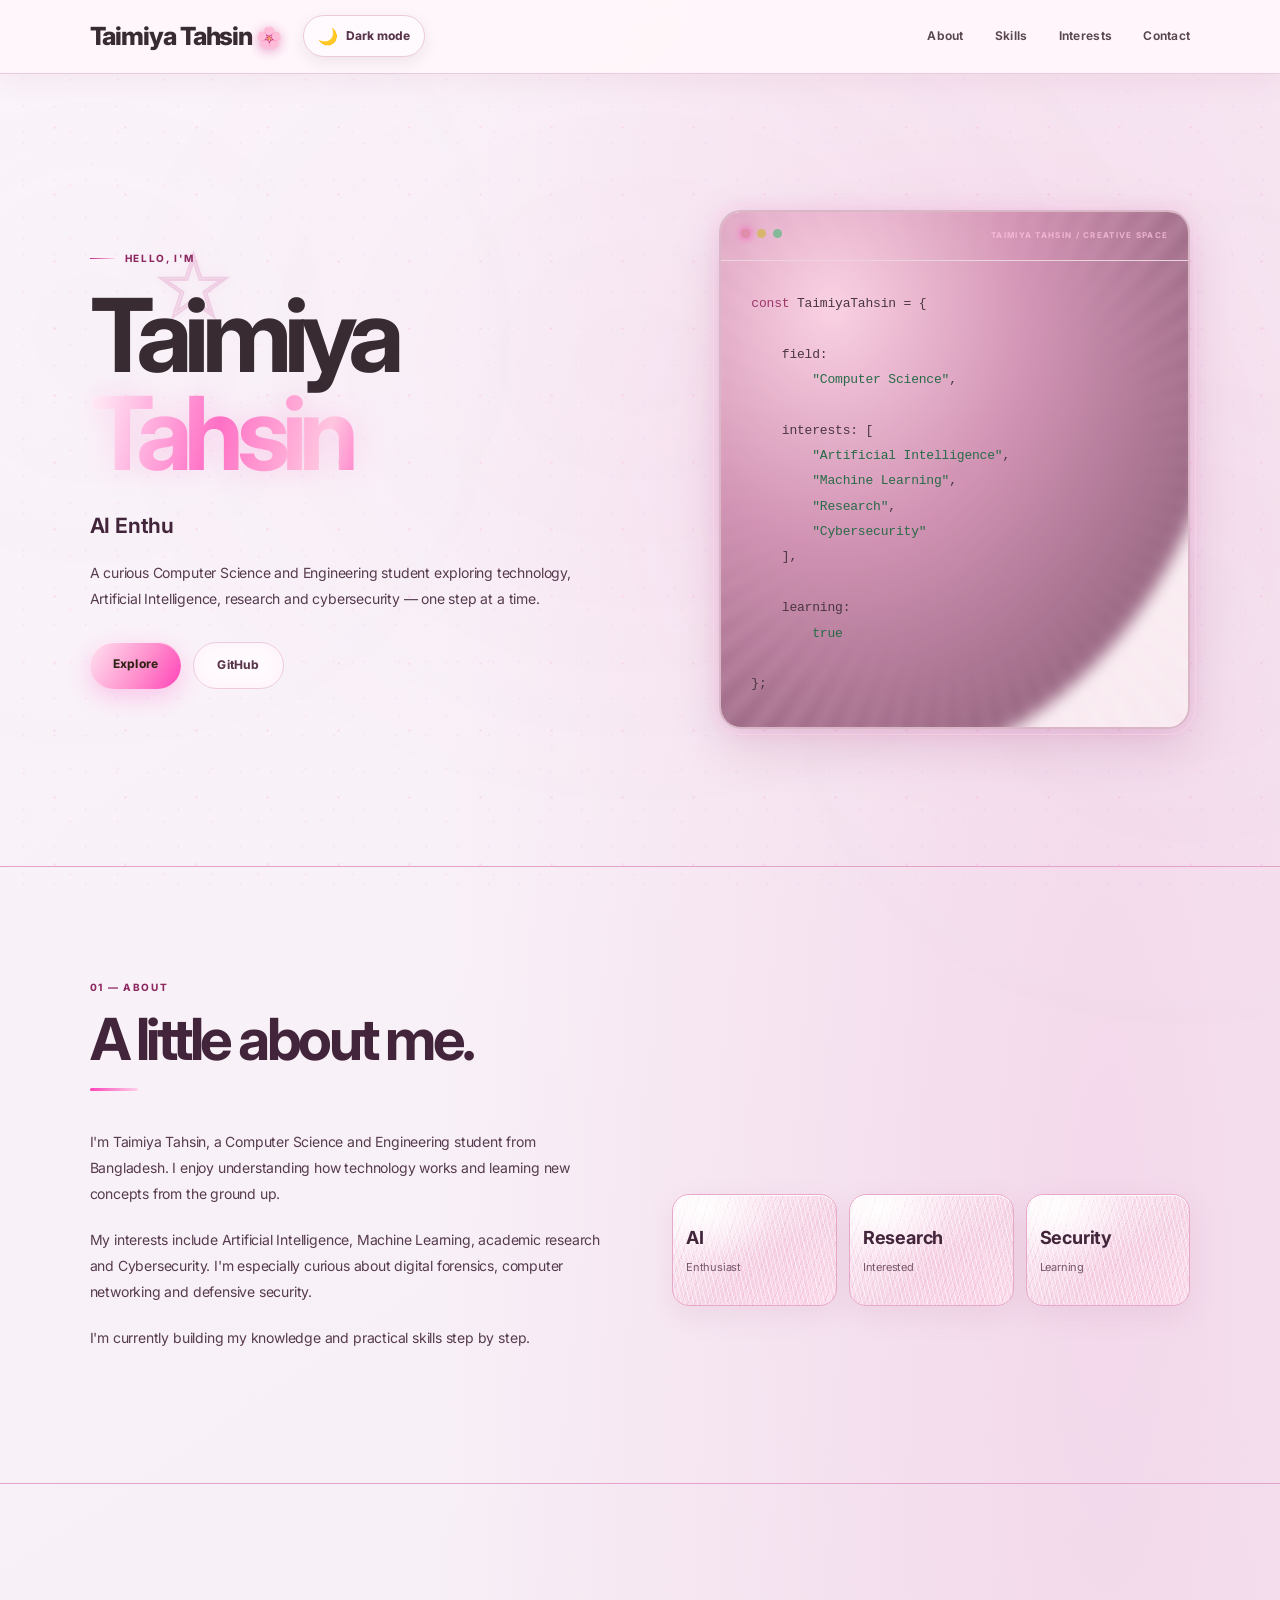
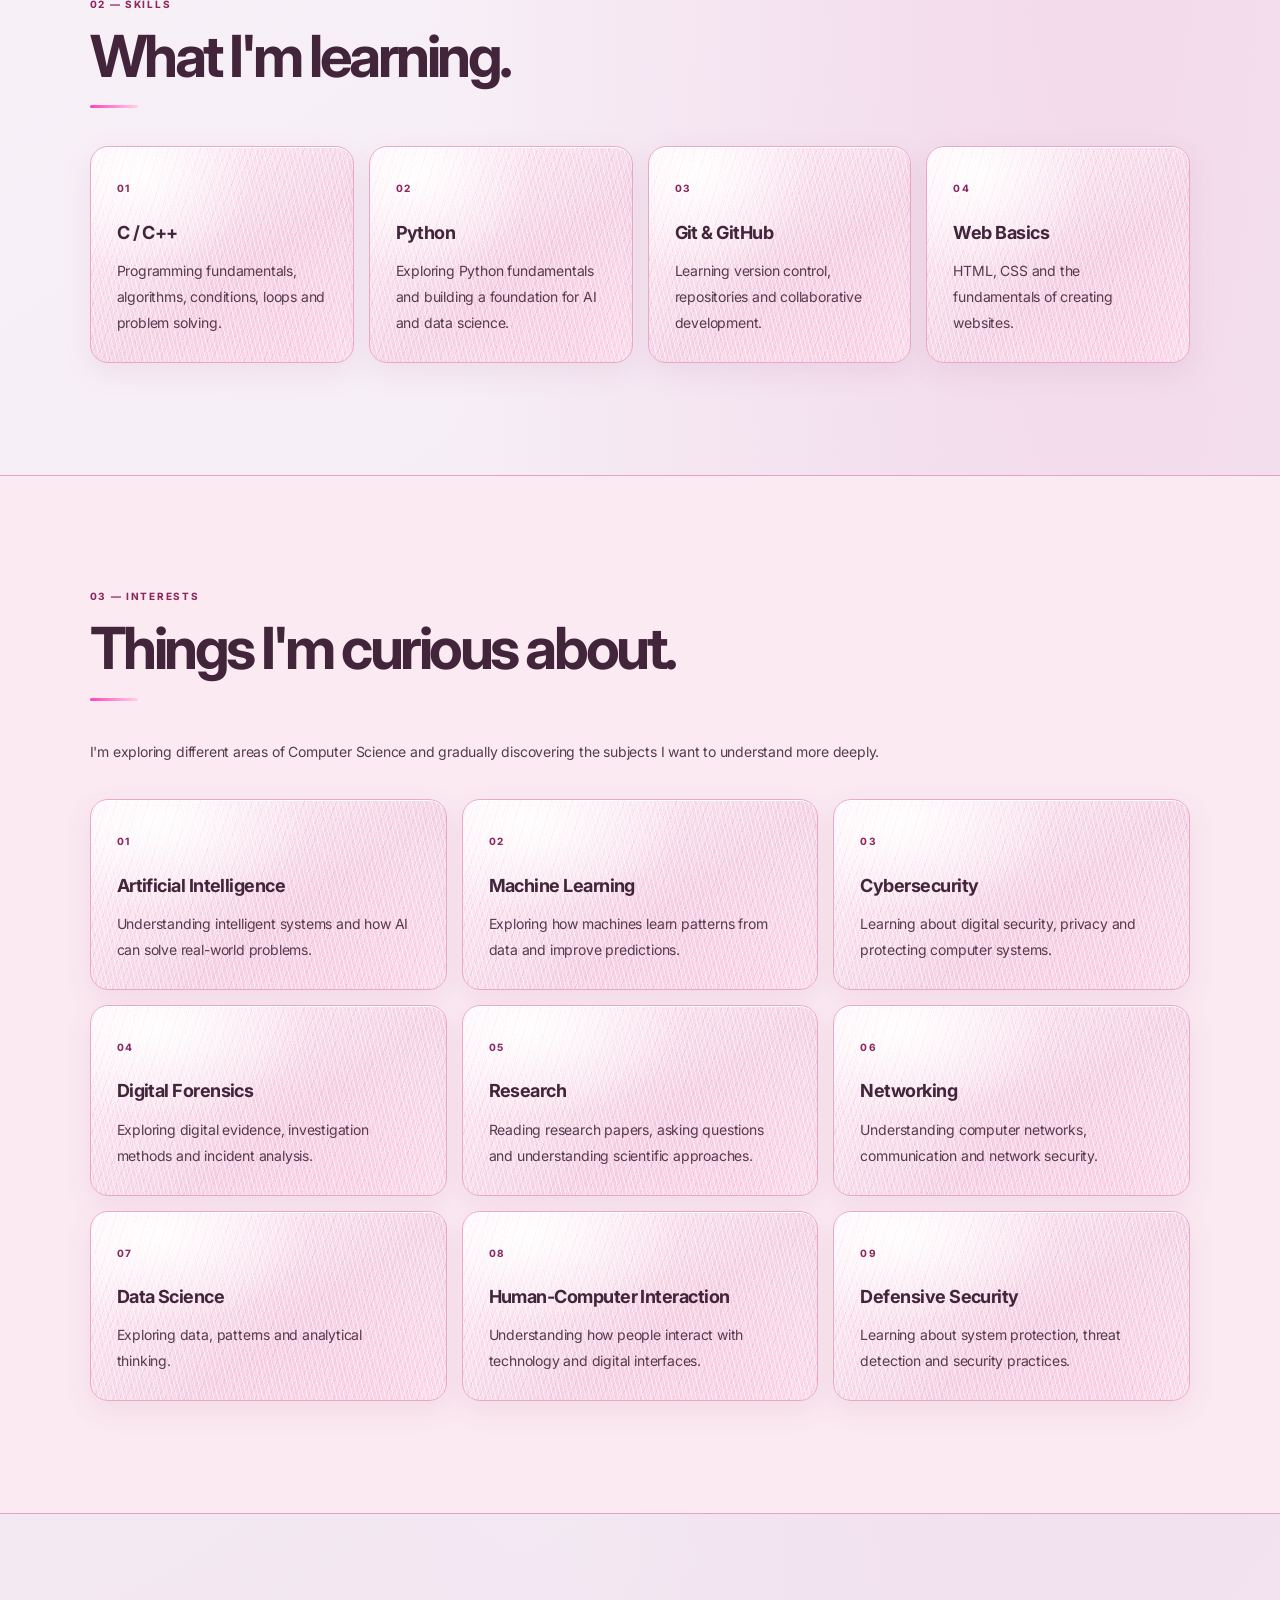
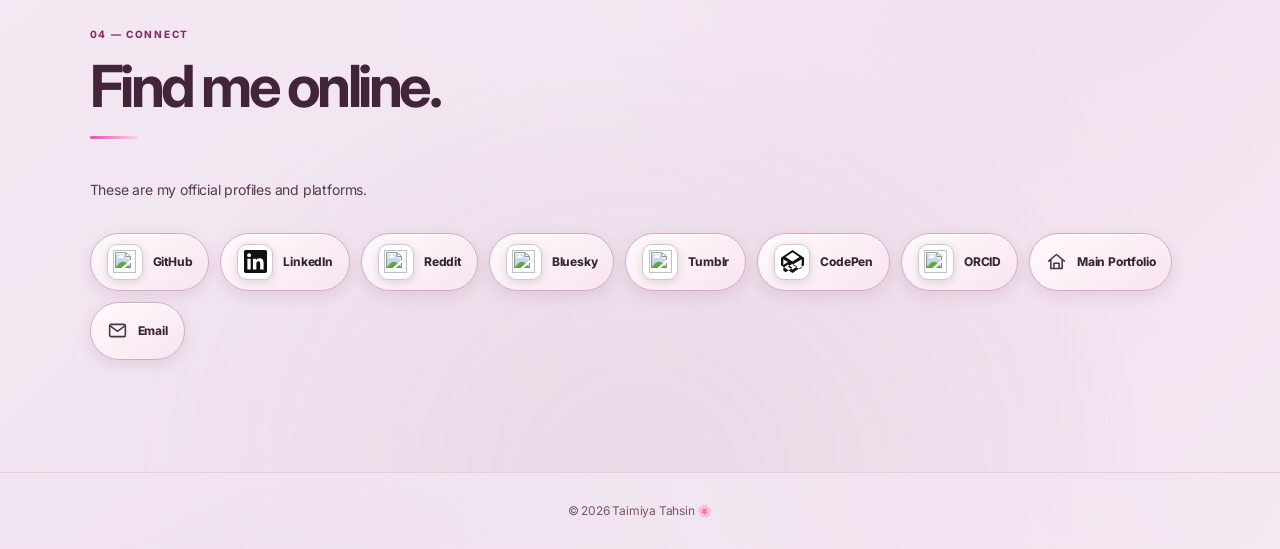
==== commit 996c26d7: "Update portfolio contact email" ====
--- a/index.html
+++ b/index.html
@@ -43,7 +43,7 @@
         "@type": "Person",
         "name": "Taimiya Tahsin",
         "url": "https://taimiyatahsin0-png.github.io/",
-        "email": "taimiyatahsin0@gmail.com",
+        "email": "taimiyatahsin1@gmail.com",
         "description": "A Computer Science and Engineering student from Bangladesh interested in Artificial Intelligence, Machine Learning, Research and Cybersecurity.",
         "sameAs": [
           "https://taimiyatahsin-portfolio.pages.dev/",
@@ -418,7 +418,7 @@
                     <svg class="contact-icon" viewBox="0 0 24 24" aria-hidden="true"><path d="M3 11.5 12 4l9 7.5M5.5 10v10h13V10M9 20v-6h6v6"/></svg>
                     <span>Main Portfolio</span>
                 </a>
-                <a href="mailto:taimiyatahsin0@gmail.com" aria-label="Email">
+                <a href="mailto:taimiyatahsin1@gmail.com" aria-label="Email">
                     <svg class="contact-icon" viewBox="0 0 24 24" aria-hidden="true"><rect x="3" y="5" width="18" height="14" rx="2"/><path d="m4 7 8 6 8-6"/></svg>
                     <span>Email</span>
                 </a>
--- a/theme.css
+++ b/theme.css
@@ -1520,3 +1520,26 @@
     transition: none !important;
   }
 }
+
+
+/* Explicit sizing for inline brand SVGs (LinkedIn and CodePen). */
+.contact-icon-tile > svg.contact-icon {
+  display: block !important;
+  width: 23px !important;
+  height: 23px !important;
+  min-width: 23px;
+  min-height: 23px;
+  flex: 0 0 23px;
+  fill: #111111 !important;
+  stroke: none !important;
+  overflow: visible;
+}
+@media (max-width: 550px) {
+  .contact-icon-tile > svg.contact-icon {
+    width: 22px !important;
+    height: 22px !important;
+    min-width: 22px;
+    min-height: 22px;
+    flex-basis: 22px;
+  }
+}
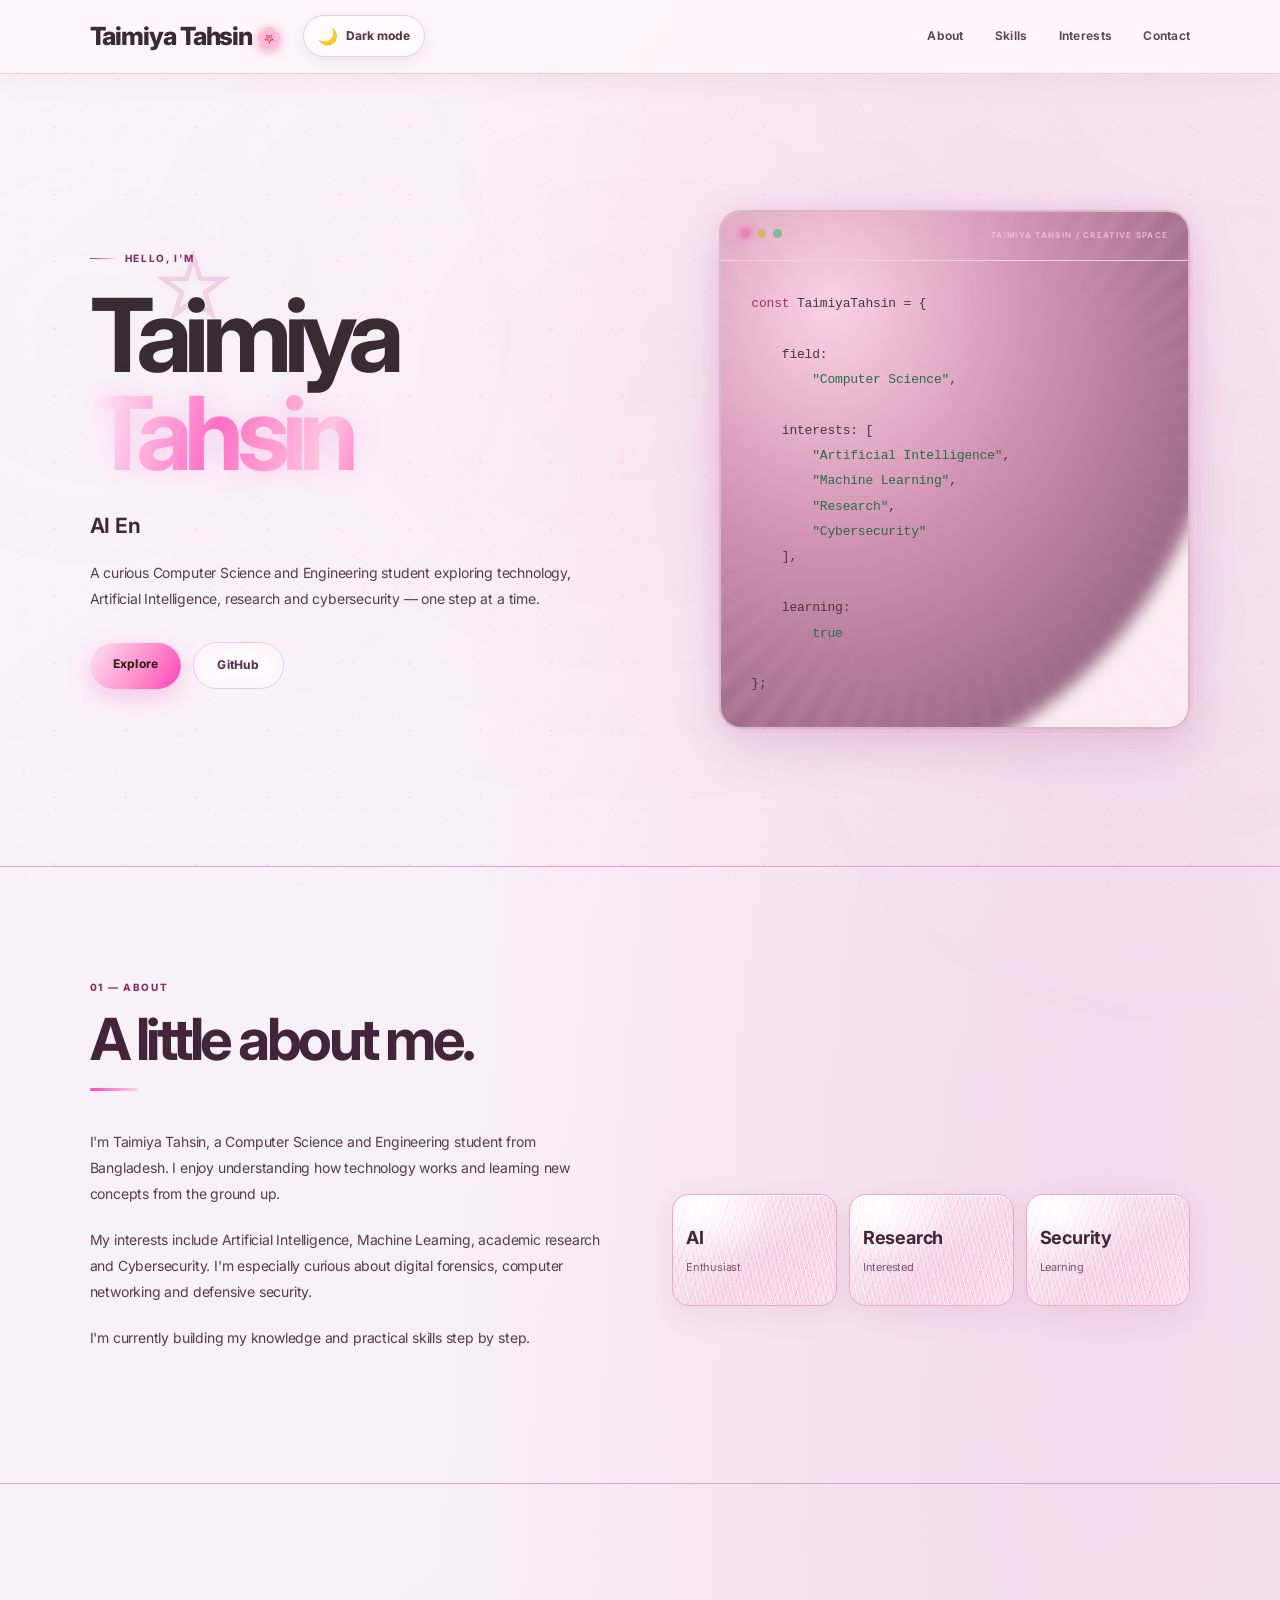
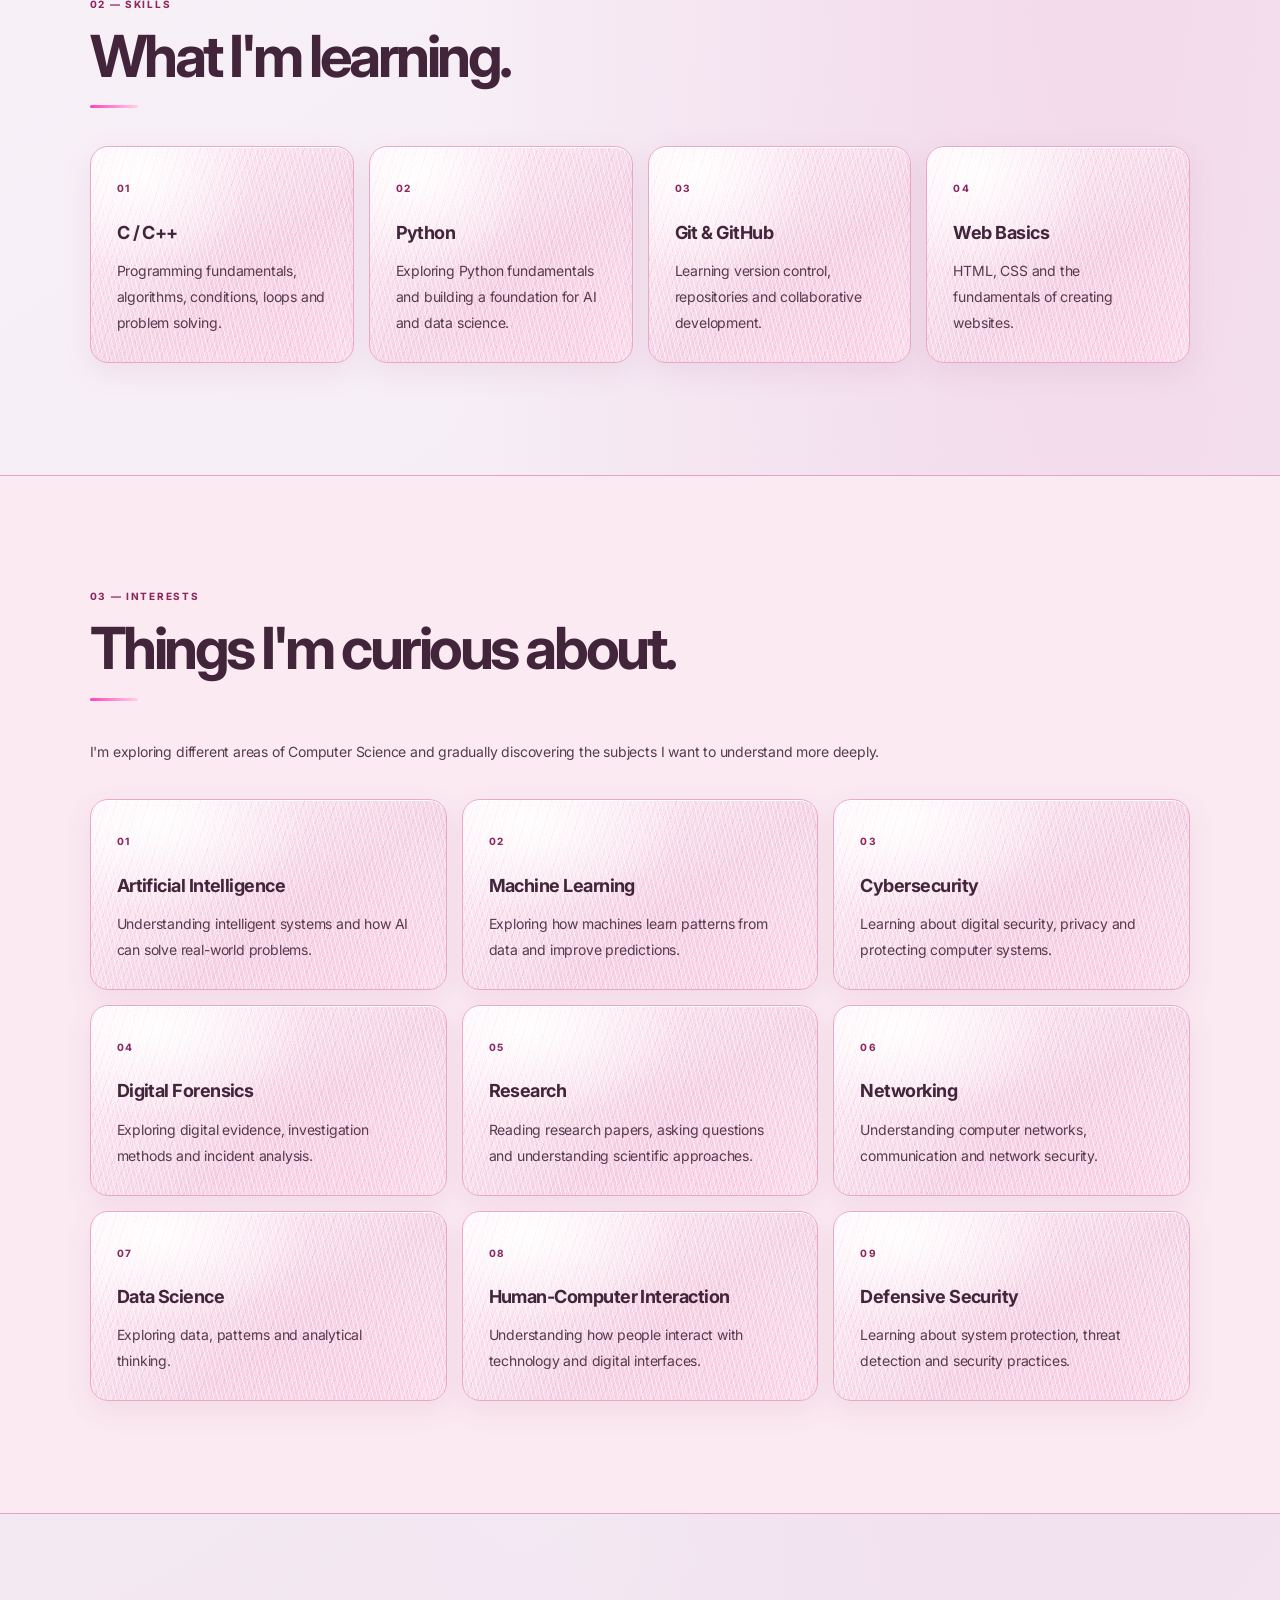
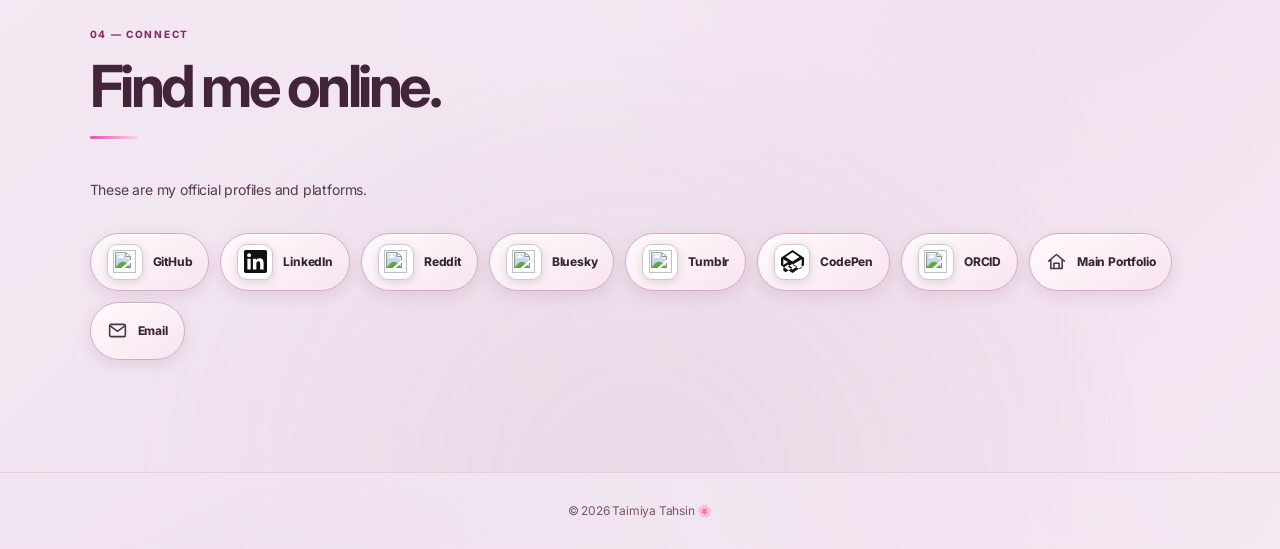
==== commit 2b315258: "Update GitHub profile links for new username" ====
--- a/index.html
+++ b/index.html
@@ -47,7 +47,7 @@
         "description": "A Computer Science and Engineering student from Bangladesh interested in Artificial Intelligence, Machine Learning, Research and Cybersecurity.",
         "sameAs": [
           "https://taimiyatahsin-portfolio.pages.dev/",
-          "https://github.com/taimiyatahsin0-png",
+          "https://github.com/taimiyatahsin",
           "https://www.linkedin.com/in/taimiyatahsin/",
           "https://orcid.org/0009-0007-9107-0176",
           "https://bsky.app/profile/taimiyatahsin.bsky.social"
@@ -133,7 +133,7 @@
                     <a href="#about" class="btn primary">Explore</a>
 
                     <a
-                        href="https://github.com/taimiyatahsin0-png"
+                        href="https://github.com/taimiyatahsin"
                         target="_blank"
                         rel="noopener noreferrer"
                         class="btn secondary"
@@ -386,7 +386,7 @@
             </p>
 
             <div class="contact-links">
-                <a href="https://github.com/taimiyatahsin0-png" target="_blank" rel="noopener noreferrer" aria-label="GitHub">
+                <a href="https://github.com/taimiyatahsin" target="_blank" rel="noopener noreferrer" aria-label="GitHub">
                     <span class="contact-icon-tile"><img src="https://cdn.simpleicons.org/github/181717" alt="" aria-hidden="true" loading="lazy"></span>
                     <span>GitHub</span>
                 </a>
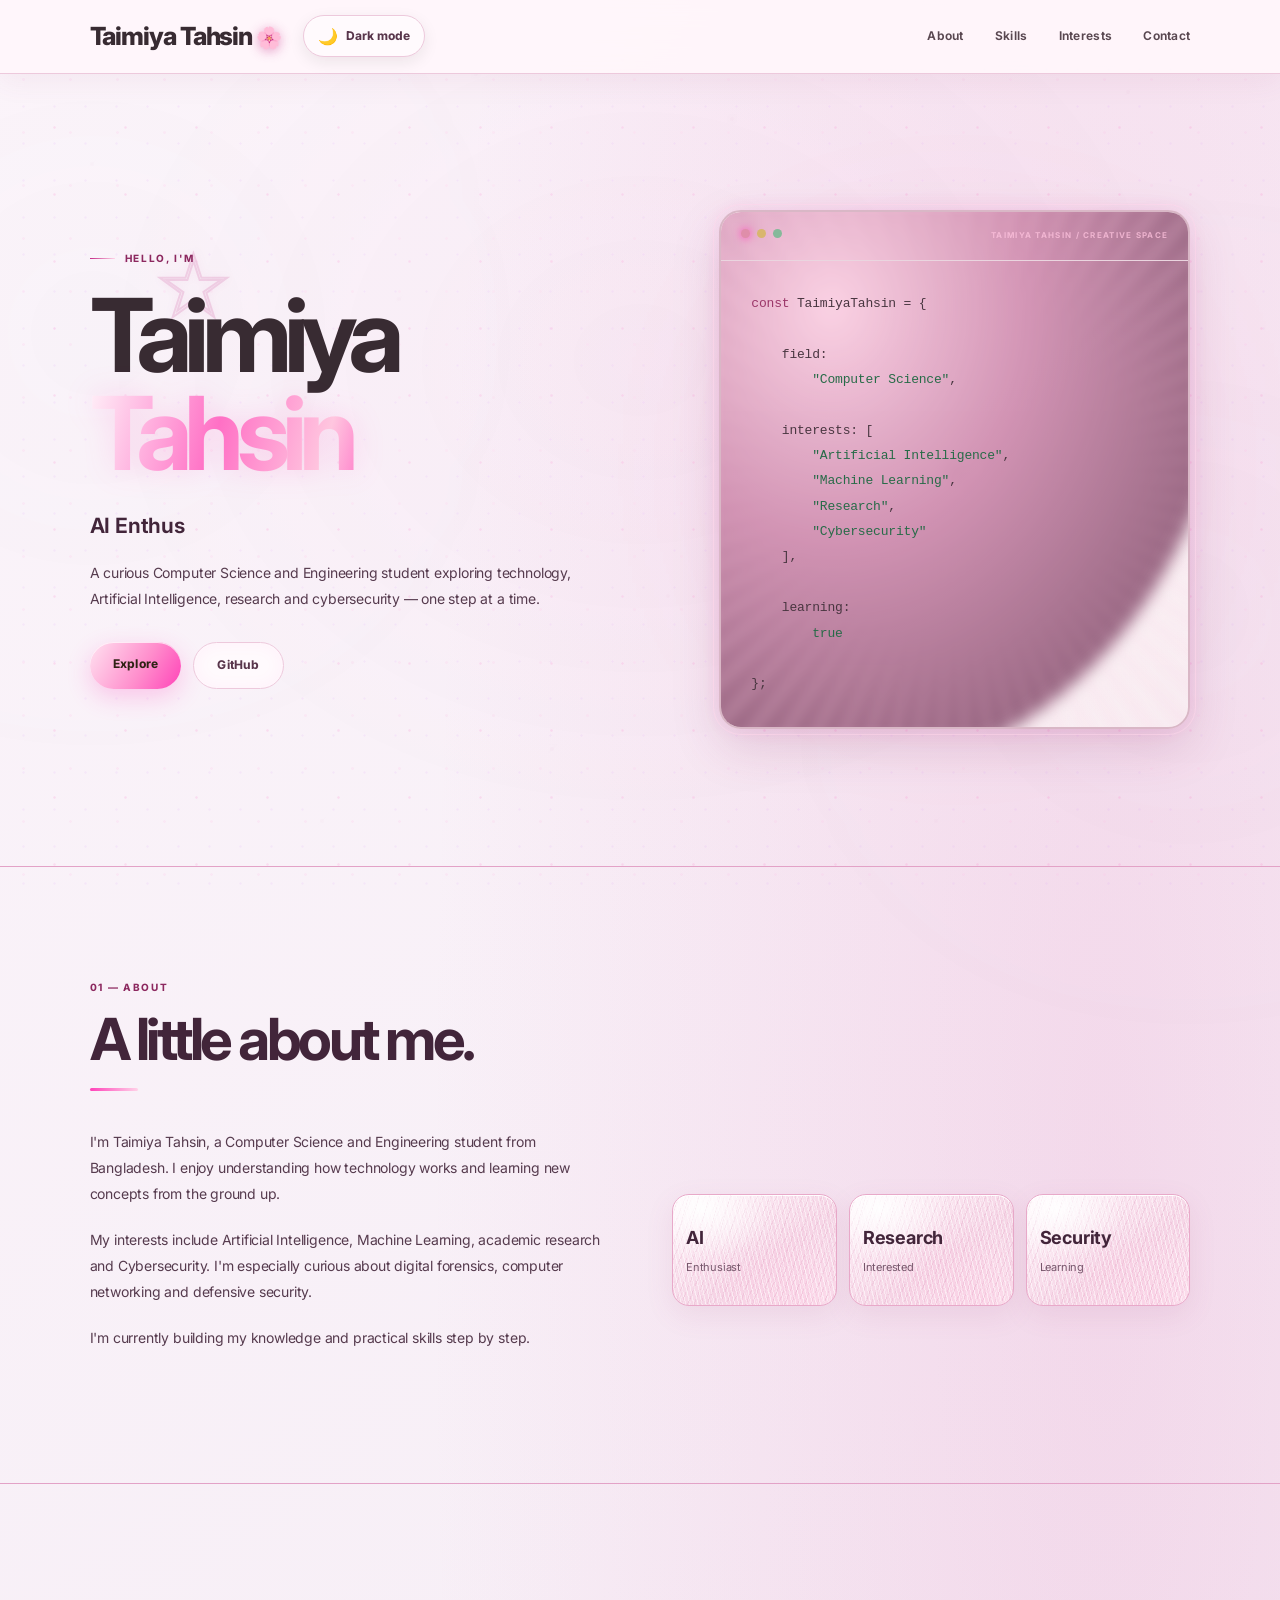
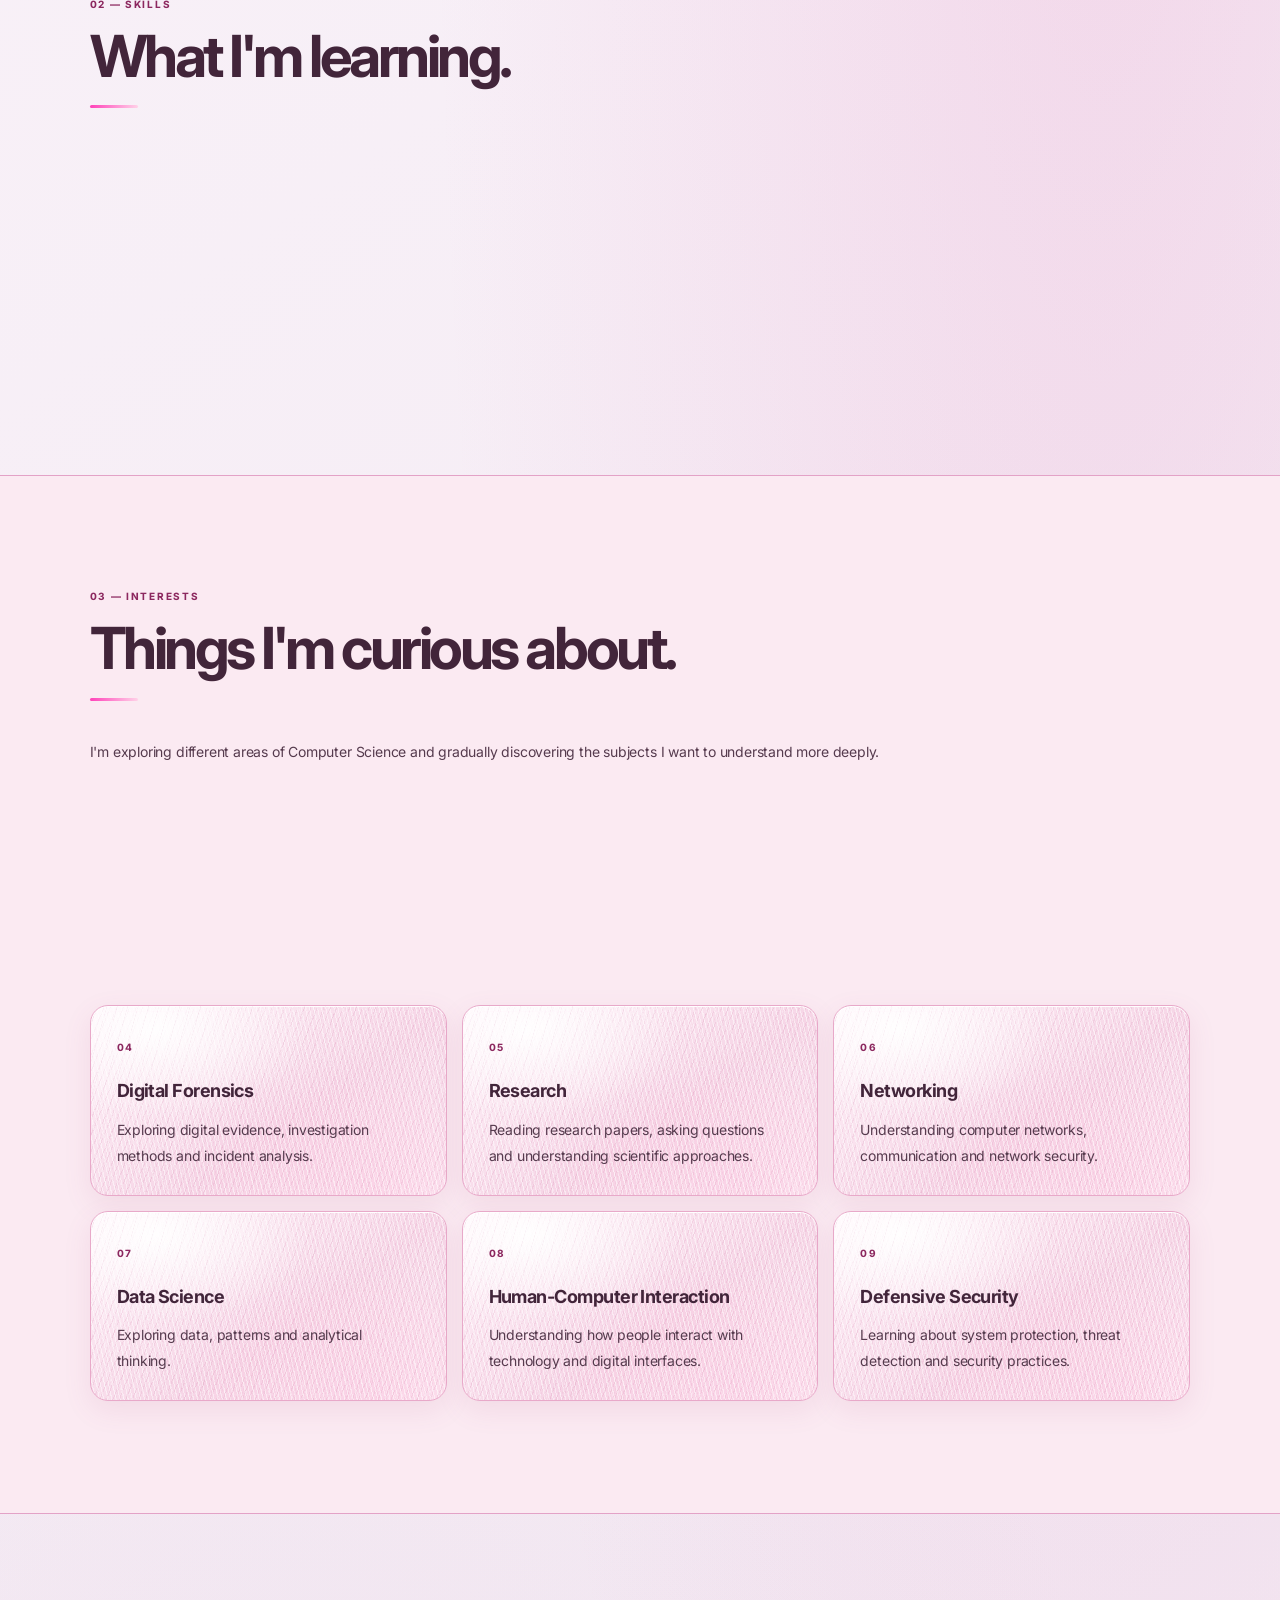
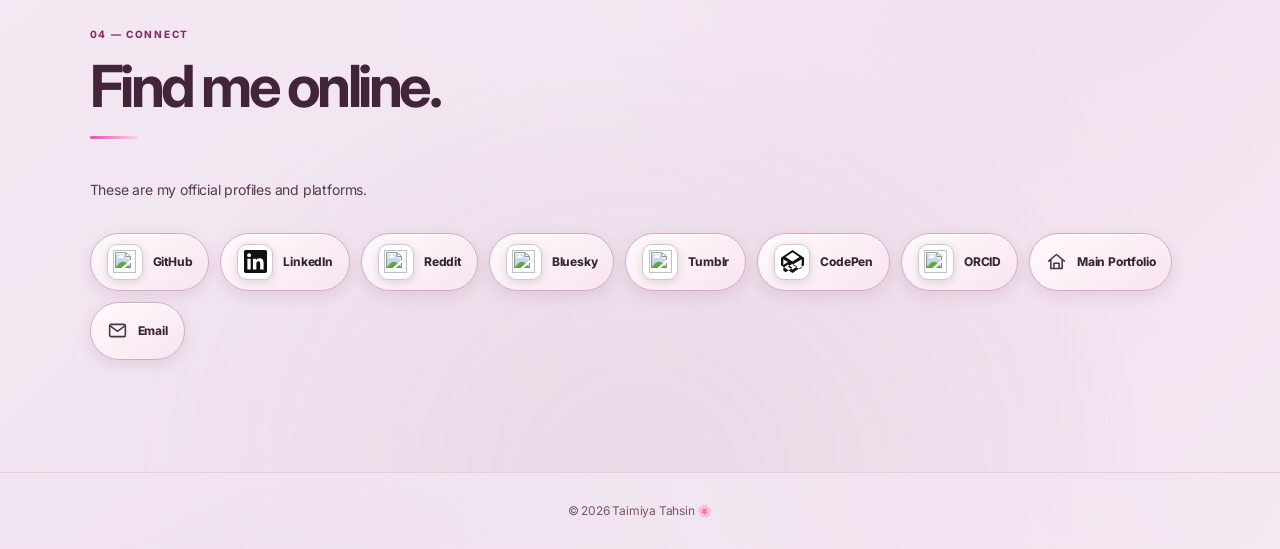
==== commit f4c78bd6: "Prepare portfolio metadata for new GitHub Pages username" ====
--- a/index.html
+++ b/index.html
@@ -16,7 +16,7 @@
 
     <meta name="theme-color" content="#09070b">
 
-    <link rel="canonical" href="https://taimiyatahsin0-png.github.io/">
+    <link rel="canonical" href="https://taimiyatahsin.github.io/">
     <link rel="stylesheet" href="style.css">
     <link rel="stylesheet" href="theme.css">
 
@@ -24,7 +24,7 @@
     <meta property="og:type" content="profile">
     <meta property="og:title" content="Taimiya Tahsin | CSE, AI, Research & Cybersecurity">
     <meta property="og:description" content="The personal profile of Taimiya Tahsin — exploring Computer Science, AI, Machine Learning, Research and Cybersecurity.">
-    <meta property="og:url" content="https://taimiyatahsin0-png.github.io/">
+    <meta property="og:url" content="https://taimiyatahsin.github.io/">
     <meta property="og:site_name" content="Taimiya Tahsin">
 
     <!-- Twitter / X -->
@@ -38,11 +38,11 @@
       "@context": "https://schema.org",
       "@type": "ProfilePage",
       "name": "Taimiya Tahsin - Official Profile",
-      "url": "https://taimiyatahsin0-png.github.io/",
+      "url": "https://taimiyatahsin.github.io/",
       "mainEntity": {
         "@type": "Person",
         "name": "Taimiya Tahsin",
-        "url": "https://taimiyatahsin0-png.github.io/",
+        "url": "https://taimiyatahsin.github.io/",
         "email": "taimiyatahsin1@gmail.com",
         "description": "A Computer Science and Engineering student from Bangladesh interested in Artificial Intelligence, Machine Learning, Research and Cybersecurity.",
         "sameAs": [
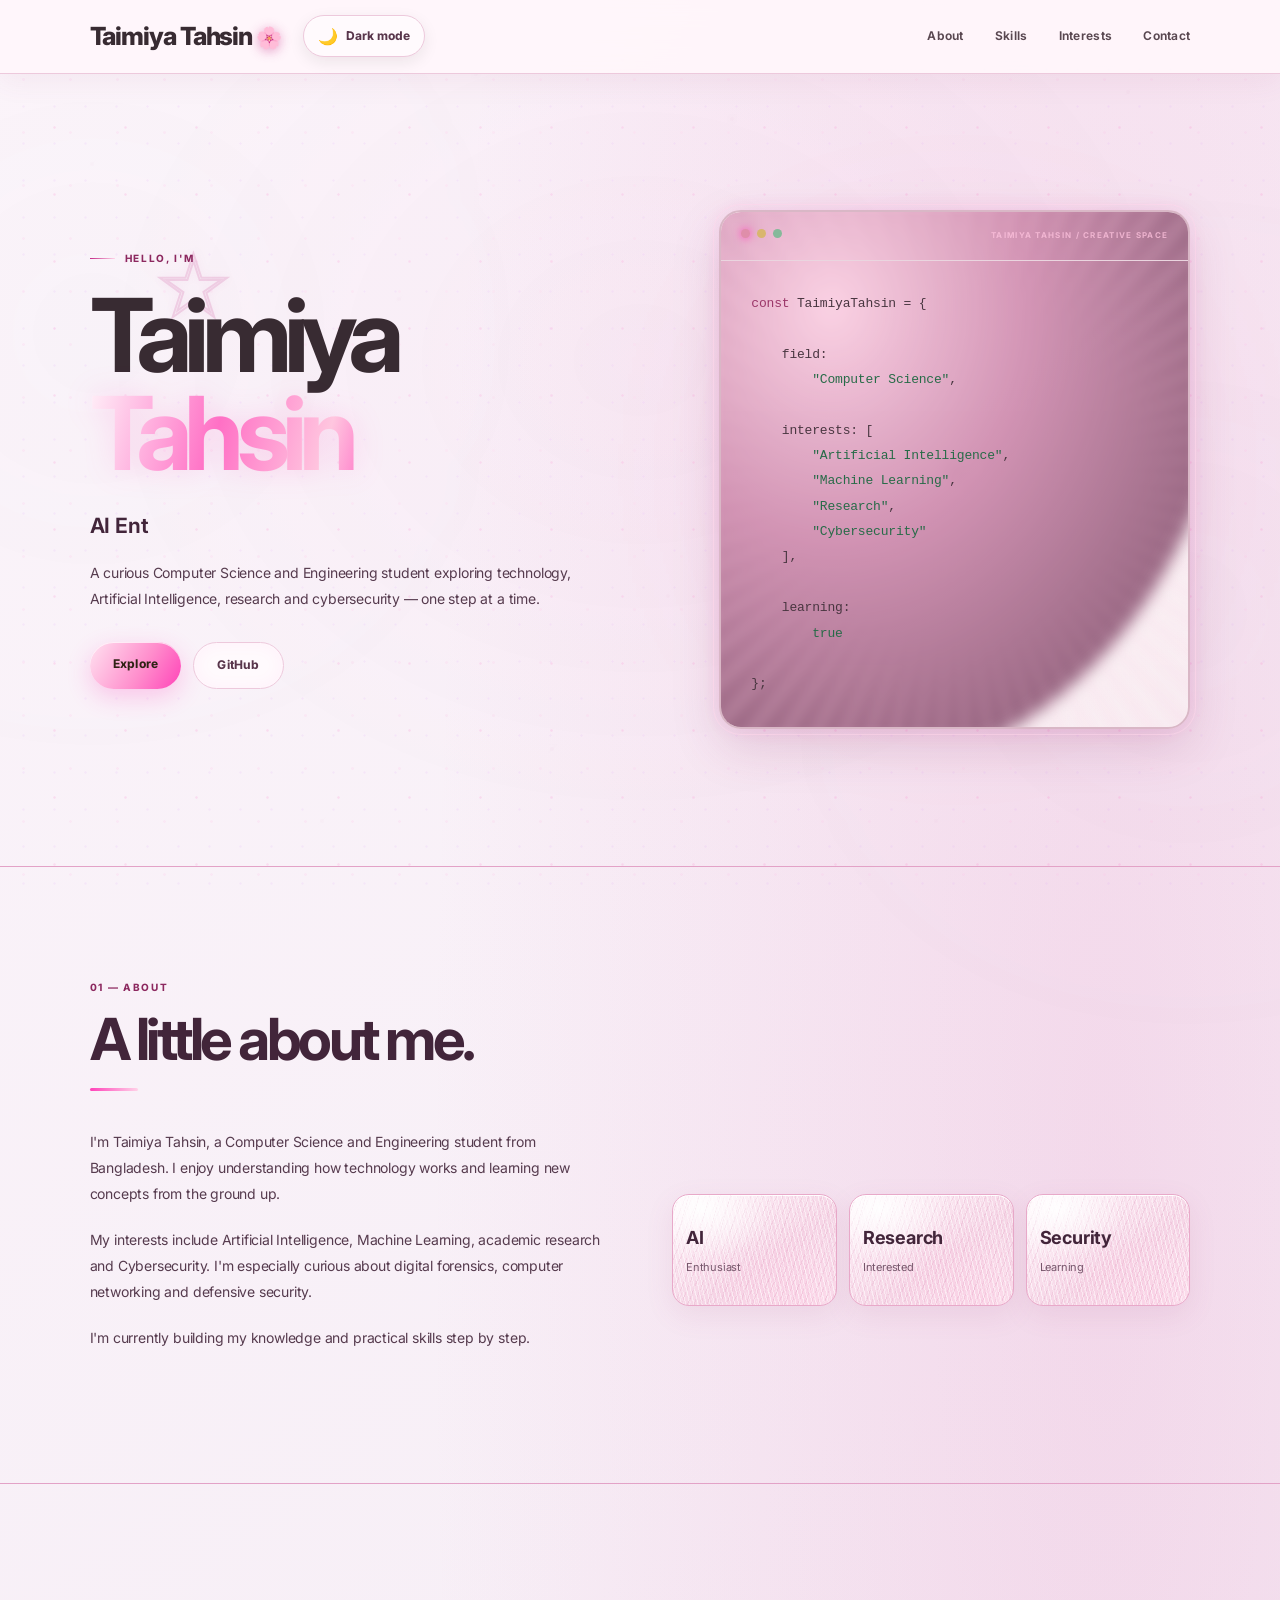
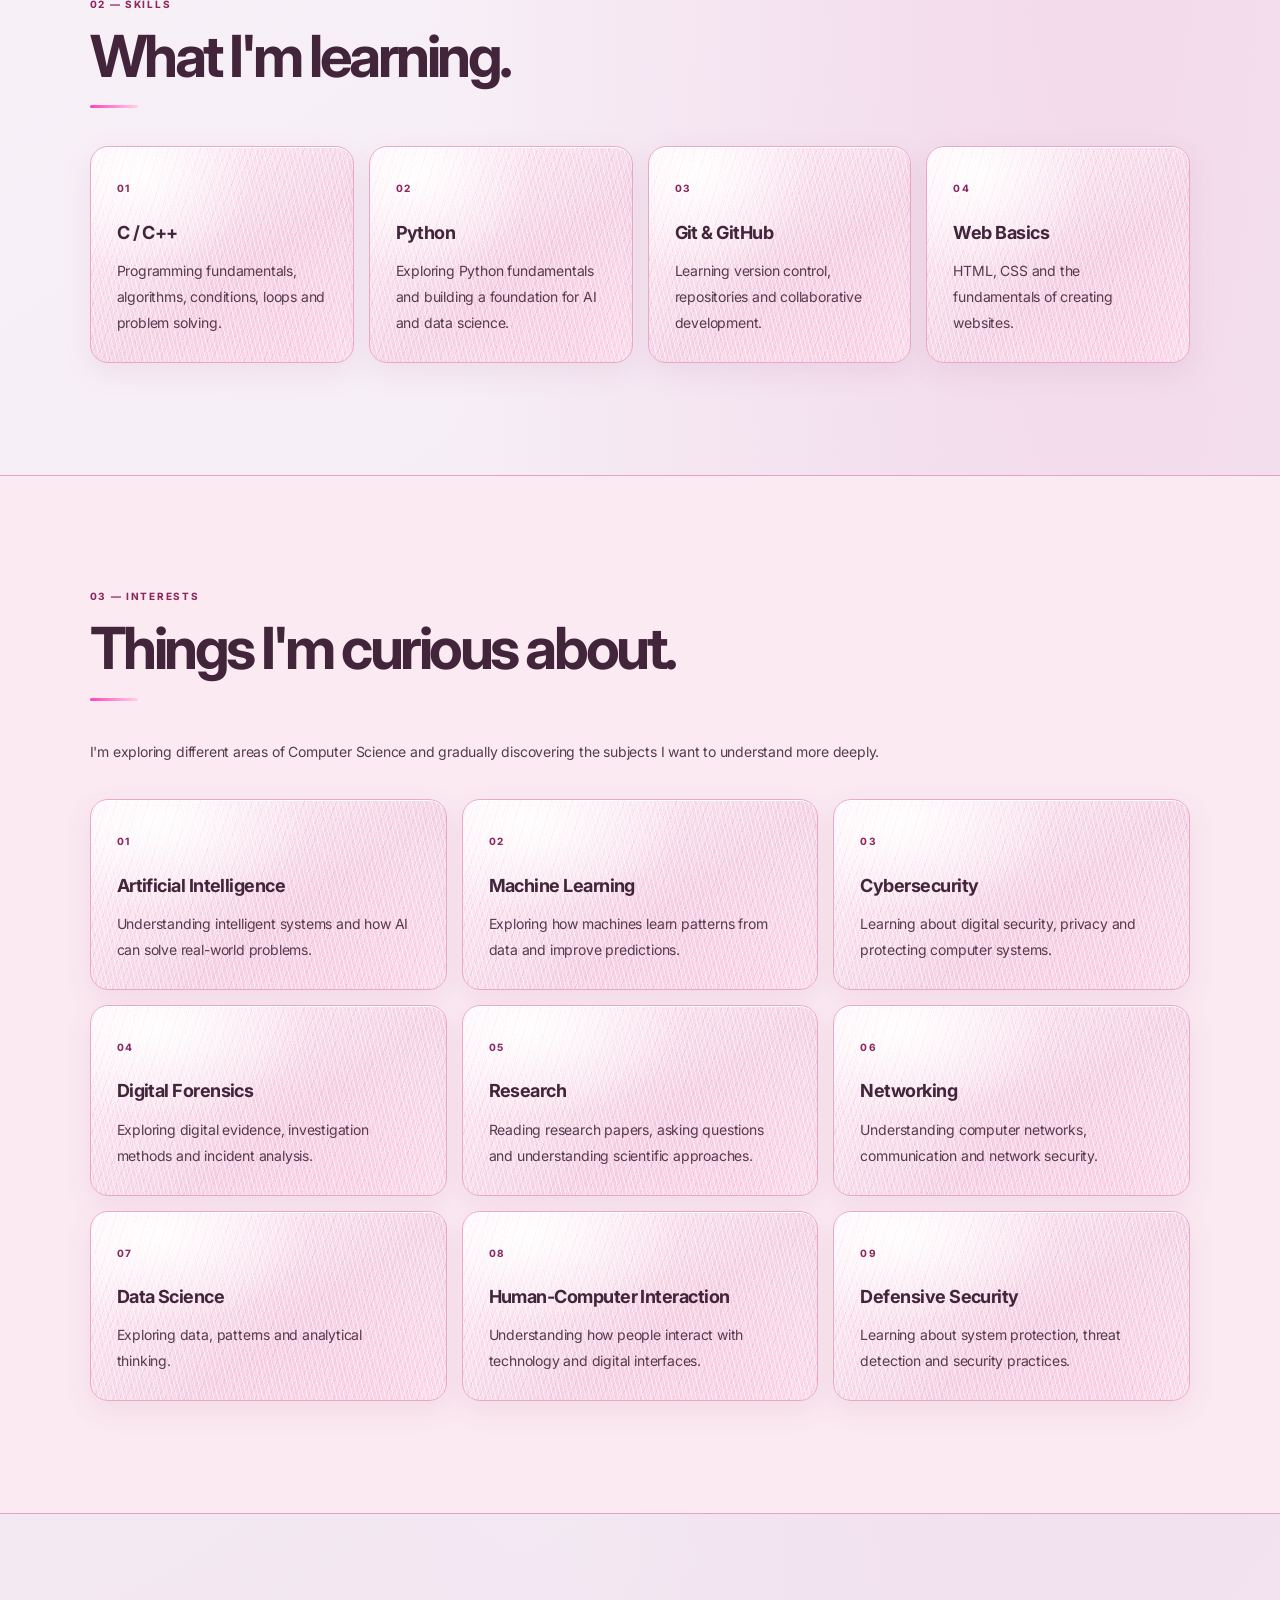
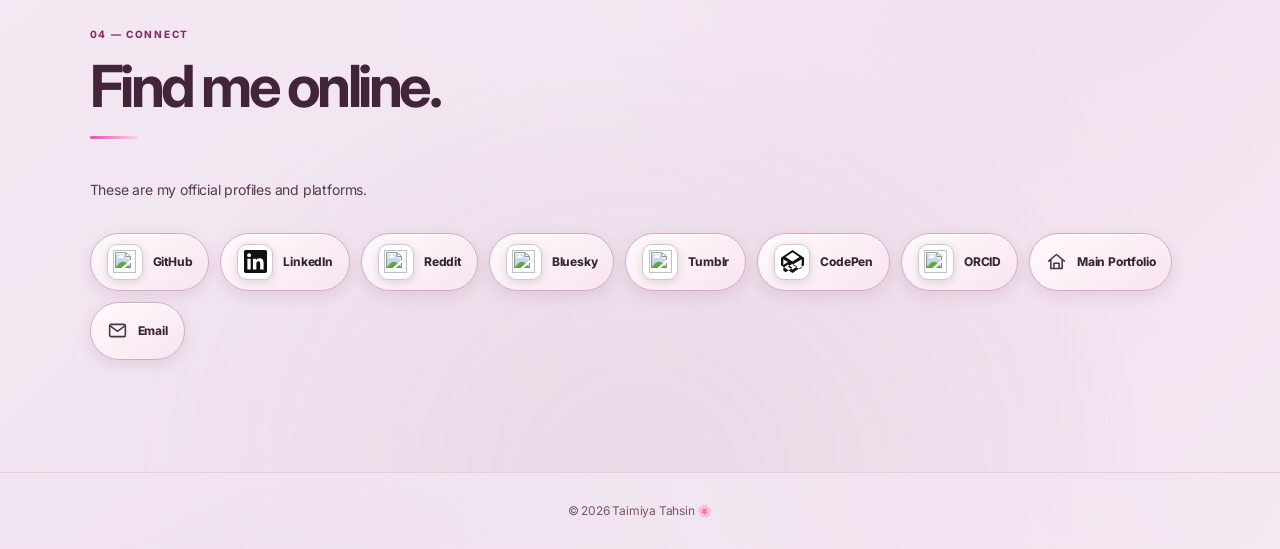
==== commit dc6a6750: "Update portfolio social links" ====
--- a/index.html
+++ b/index.html
@@ -49,8 +49,11 @@
           "https://taimiyatahsin-portfolio.pages.dev/",
           "https://github.com/taimiyatahsin",
           "https://www.linkedin.com/in/taimiyatahsin/",
-          "https://orcid.org/0009-0007-9107-0176",
-          "https://bsky.app/profile/taimiyatahsin.bsky.social"
+          "https://codepen.io/taimiyatahsin",
+          "https://bsky.app/profile/taimiyatahsin.bsky.social",
+          "https://www.tumblr.com/mewmelody",
+          "https://www.reddit.com/user/Mew_Melody/",
+          "https://orcid.org/0009-0007-9107-0176"
         ],
         "knowsAbout": [
           "Computer Science",
@@ -406,7 +409,7 @@
                     <span class="contact-icon-tile"><img src="https://cdn.simpleicons.org/tumblr/35465C" alt="" aria-hidden="true" loading="lazy"></span>
                     <span>Tumblr</span>
                 </a>
-                <a href="https://codepen.io/taimiyatahsin0-png" target="_blank" rel="noopener noreferrer" aria-label="CodePen">
+                <a href="https://codepen.io/taimiyatahsin" target="_blank" rel="noopener noreferrer" aria-label="CodePen">
                     <span class="contact-icon-tile"><svg class="contact-icon brand-codepen" viewBox="0 0 24 24" role="img" aria-label="CodePen"><path d="M12 0 0 8v8l12 8 12-8V8L12 0zm0 2.4 7.2 4.8L12 12 4.8 7.2 12 2.4zM2.4 9.6l4.8 3-4.8 3V9.6zm19.2 0v6l-4.8-3 4.8-3zM12 14.4l4.8 3-4.8 3-4.8-3 4.8-3zM2.4 18.4l4.8-3 4.8 3-7.2 4.8-2.4-1.8zm19.2 0-2.4 1.8-7.2-4.8 4.8-3 4.8 3z"/></svg></span>
                     <span>CodePen</span>
                 </a>
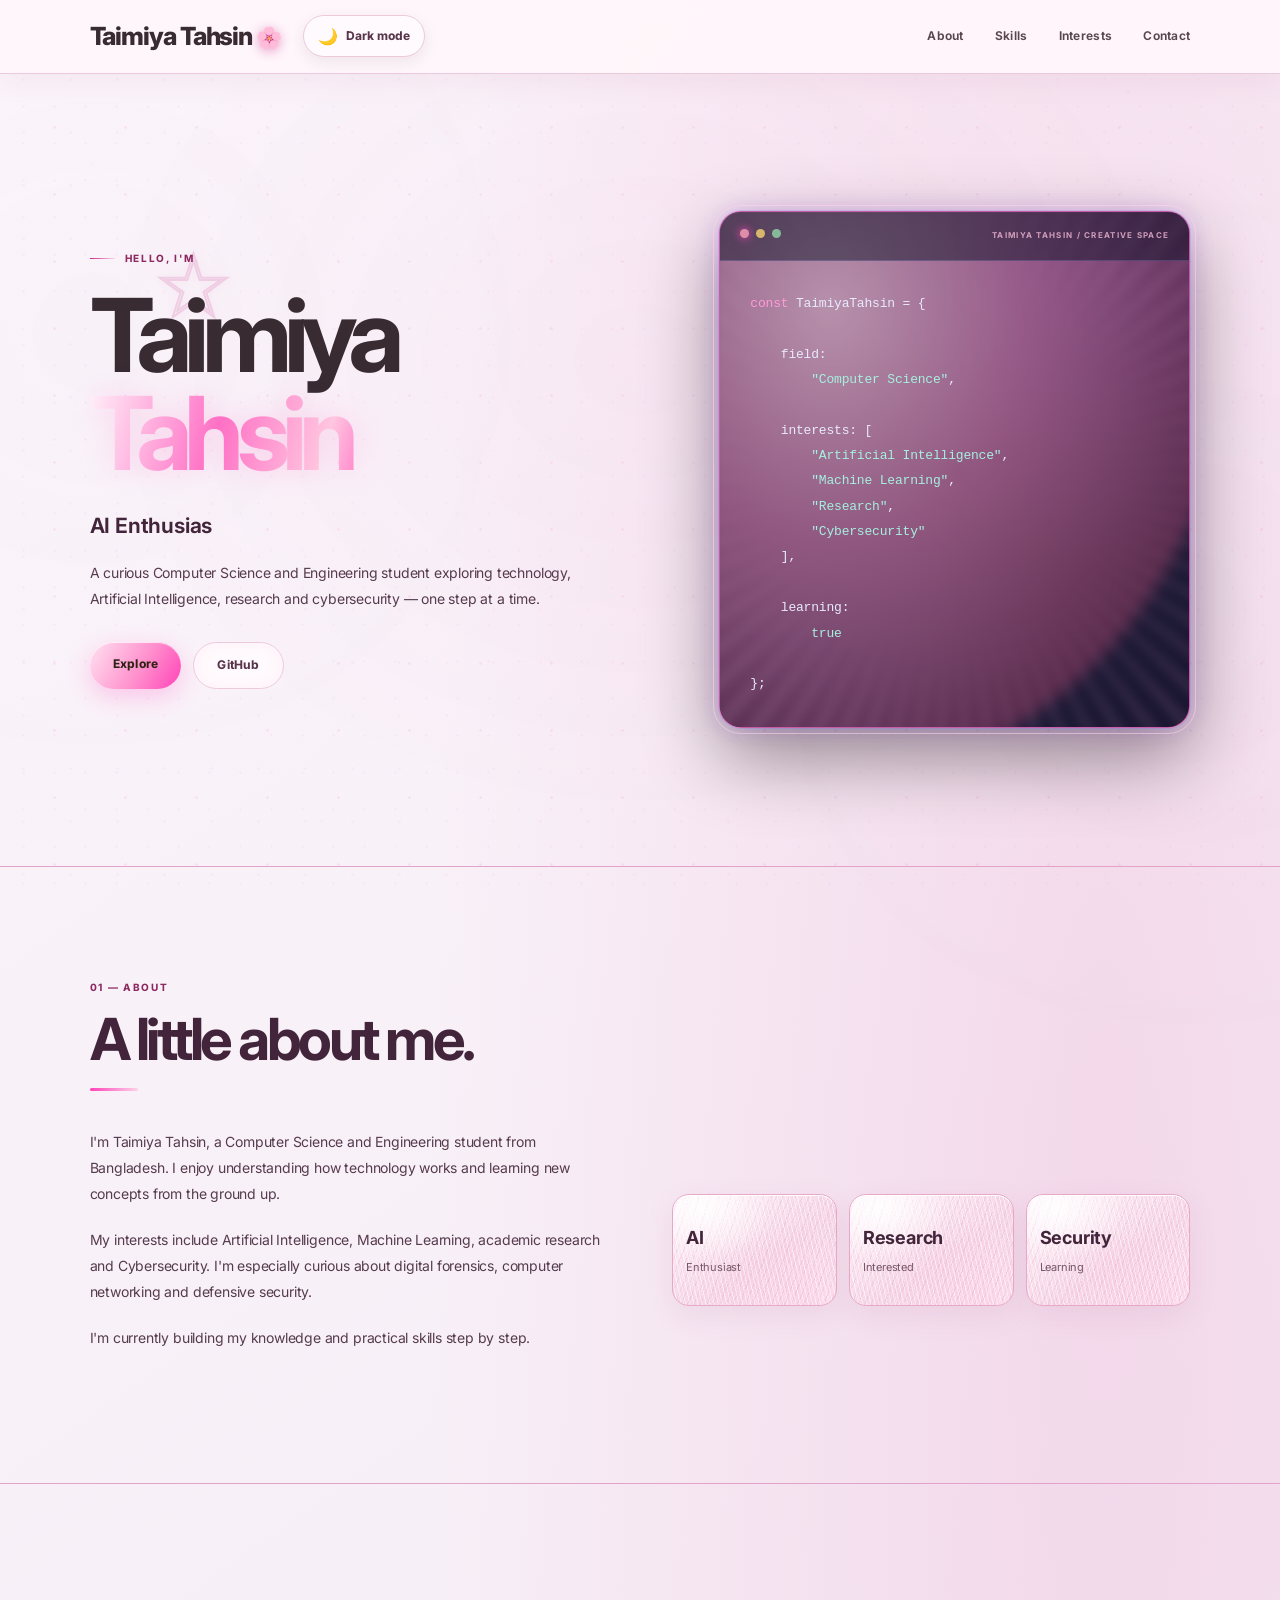
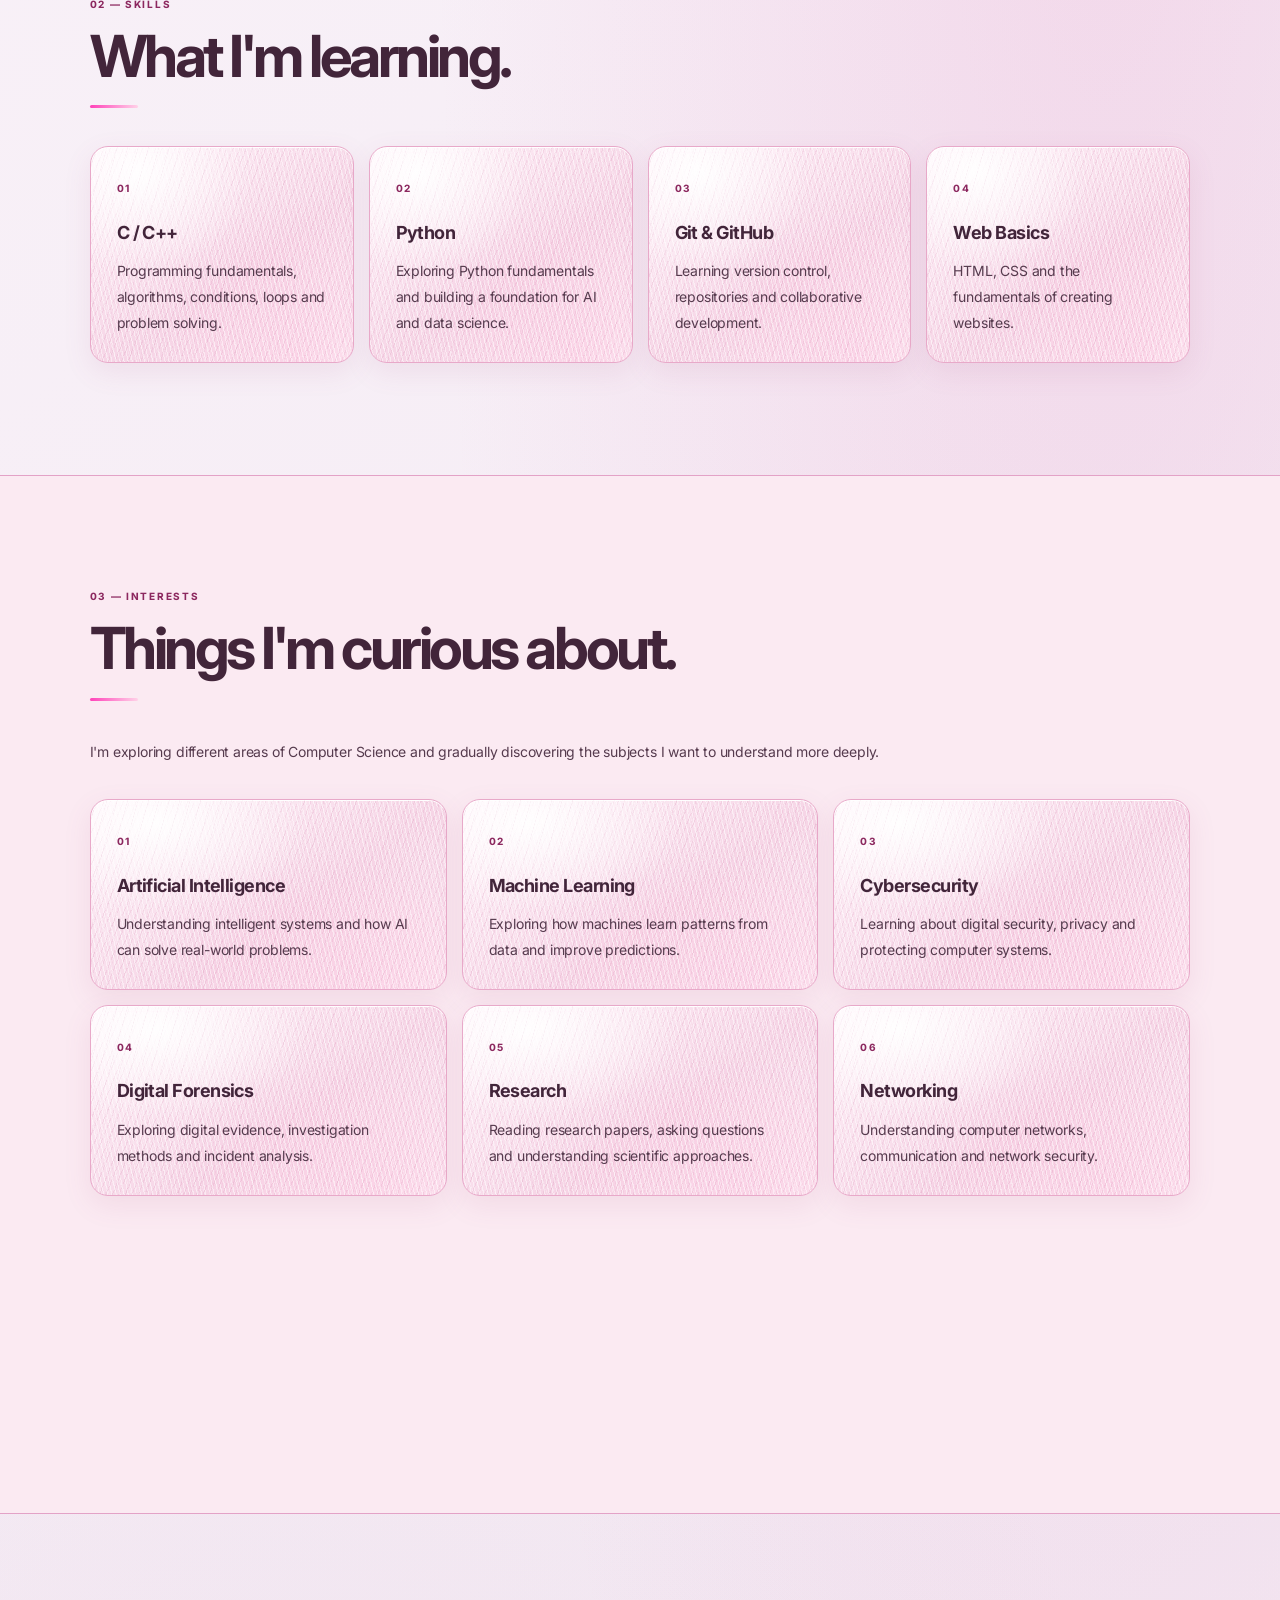
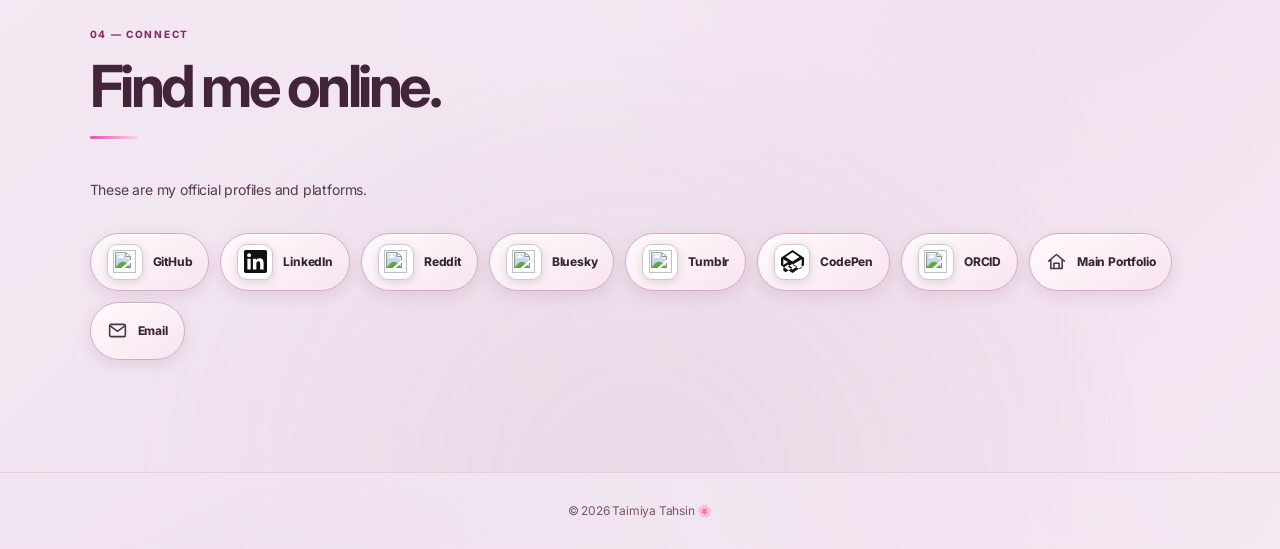
==== commit 9257669f: "Trigger GitHub Pages rebuild after username rename" ====
--- a/index.html
+++ b/index.html
@@ -549,3 +549,5 @@
 
 </body>
 </html>
+
+<!-- GitHub Pages rebuild trigger after account/repository rename; no visual change. -->
--- a/theme.css
+++ b/theme.css
@@ -1543,3 +1543,70 @@
     flex-basis: 22px;
   }
 }
+
+
+/* =========================================================
+   MIDNIGHT AURORA CODE PANEL — navy/violet with a restrained
+   pink neon accent. Scoped only to the hero code window.
+========================================================= */
+.hero-card .glow {
+  background: radial-gradient(circle, rgba(104, 116, 255, .34) 0%, rgba(146, 91, 255, .18) 42%, transparent 74%) !important;
+  opacity: .52 !important;
+  filter: blur(105px) !important;
+}
+.code-window {
+  background:
+    radial-gradient(ellipse at 82% 12%, rgba(111, 91, 255, .25), transparent 46%),
+    radial-gradient(ellipse at 18% 88%, rgba(37, 119, 190, .20), transparent 48%),
+    linear-gradient(145deg, #111a39 0%, #10152f 52%, #17132f 100%) !important;
+  border: 1px solid rgba(255, 112, 196, .72) !important;
+  box-shadow:
+    0 0 0 1px rgba(132, 119, 255, .22),
+    0 0 24px rgba(115, 103, 255, .20),
+    0 0 34px rgba(255, 91, 183, .10),
+    0 28px 75px rgba(0, 0, 0, .42),
+    inset 0 1px 0 rgba(255, 255, 255, .12) !important;
+  backdrop-filter: blur(14px);
+}
+.code-window:hover {
+  border-color: rgba(255, 145, 211, .92) !important;
+  box-shadow:
+    0 0 0 1px rgba(132, 119, 255, .28),
+    0 0 30px rgba(115, 103, 255, .26),
+    0 0 42px rgba(255, 91, 183, .14),
+    0 32px 82px rgba(0, 0, 0, .46),
+    inset 0 1px 0 rgba(255, 255, 255, .14) !important;
+}
+.code-window .window-top {
+  background: rgba(7, 13, 34, .42) !important;
+  border-bottom: 1px solid rgba(157, 165, 255, .20) !important;
+}
+.code-window .window-top span:nth-child(1) { background: #ff63bd !important; }
+.code-window .window-top span:nth-child(2) { background: #b6a5ff !important; }
+.code-window .window-top span:nth-child(3) { background: #78cfff !important; }
+.code-window pre,
+.code-window pre code {
+  color: #e9eaff !important;
+  text-shadow: 0 1px 8px rgba(8, 12, 32, .28);
+}
+.code-window .pink { color: #ff8dce !important; }
+.code-window .green { color: #9cebdc !important; }
+
+/* Keep the same high-contrast aurora panel in light mode too. */
+:root[data-theme="light"] .code-window {
+  background:
+    radial-gradient(ellipse at 82% 12%, rgba(111, 91, 255, .27), transparent 46%),
+    radial-gradient(ellipse at 18% 88%, rgba(37, 119, 190, .22), transparent 48%),
+    linear-gradient(145deg, #111a39 0%, #10152f 52%, #17132f 100%) !important;
+  border-color: rgba(255, 112, 196, .76) !important;
+}
+:root[data-theme="light"] .code-window pre,
+:root[data-theme="light"] .code-window pre code {
+  color: #e9eaff !important;
+}
+:root[data-theme="light"] .code-window .pink { color: #ff9bd6 !important; }
+:root[data-theme="light"] .code-window .green { color: #a5f0df !important; }
+:root[data-theme="light"] .code-window .window-top {
+  background: rgba(7, 13, 34, .48) !important;
+  border-bottom-color: rgba(157, 165, 255, .24) !important;
+}
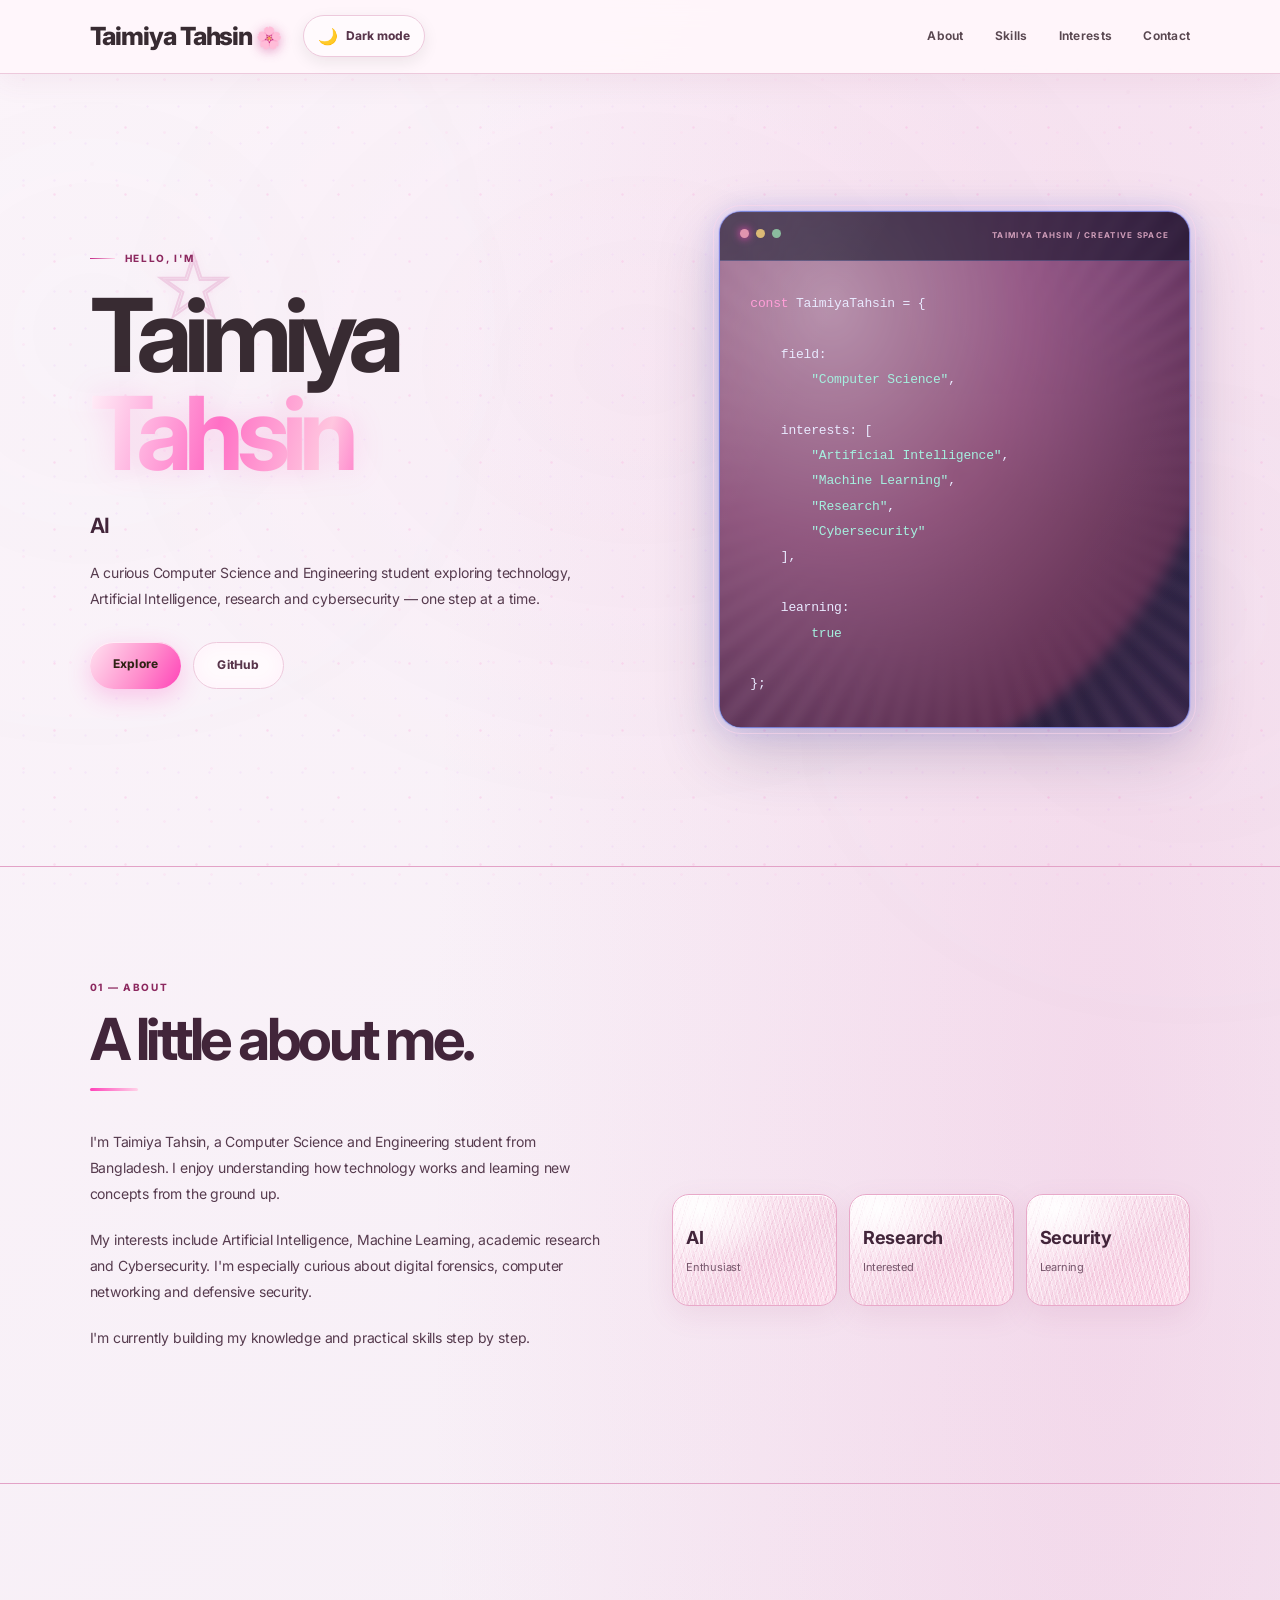
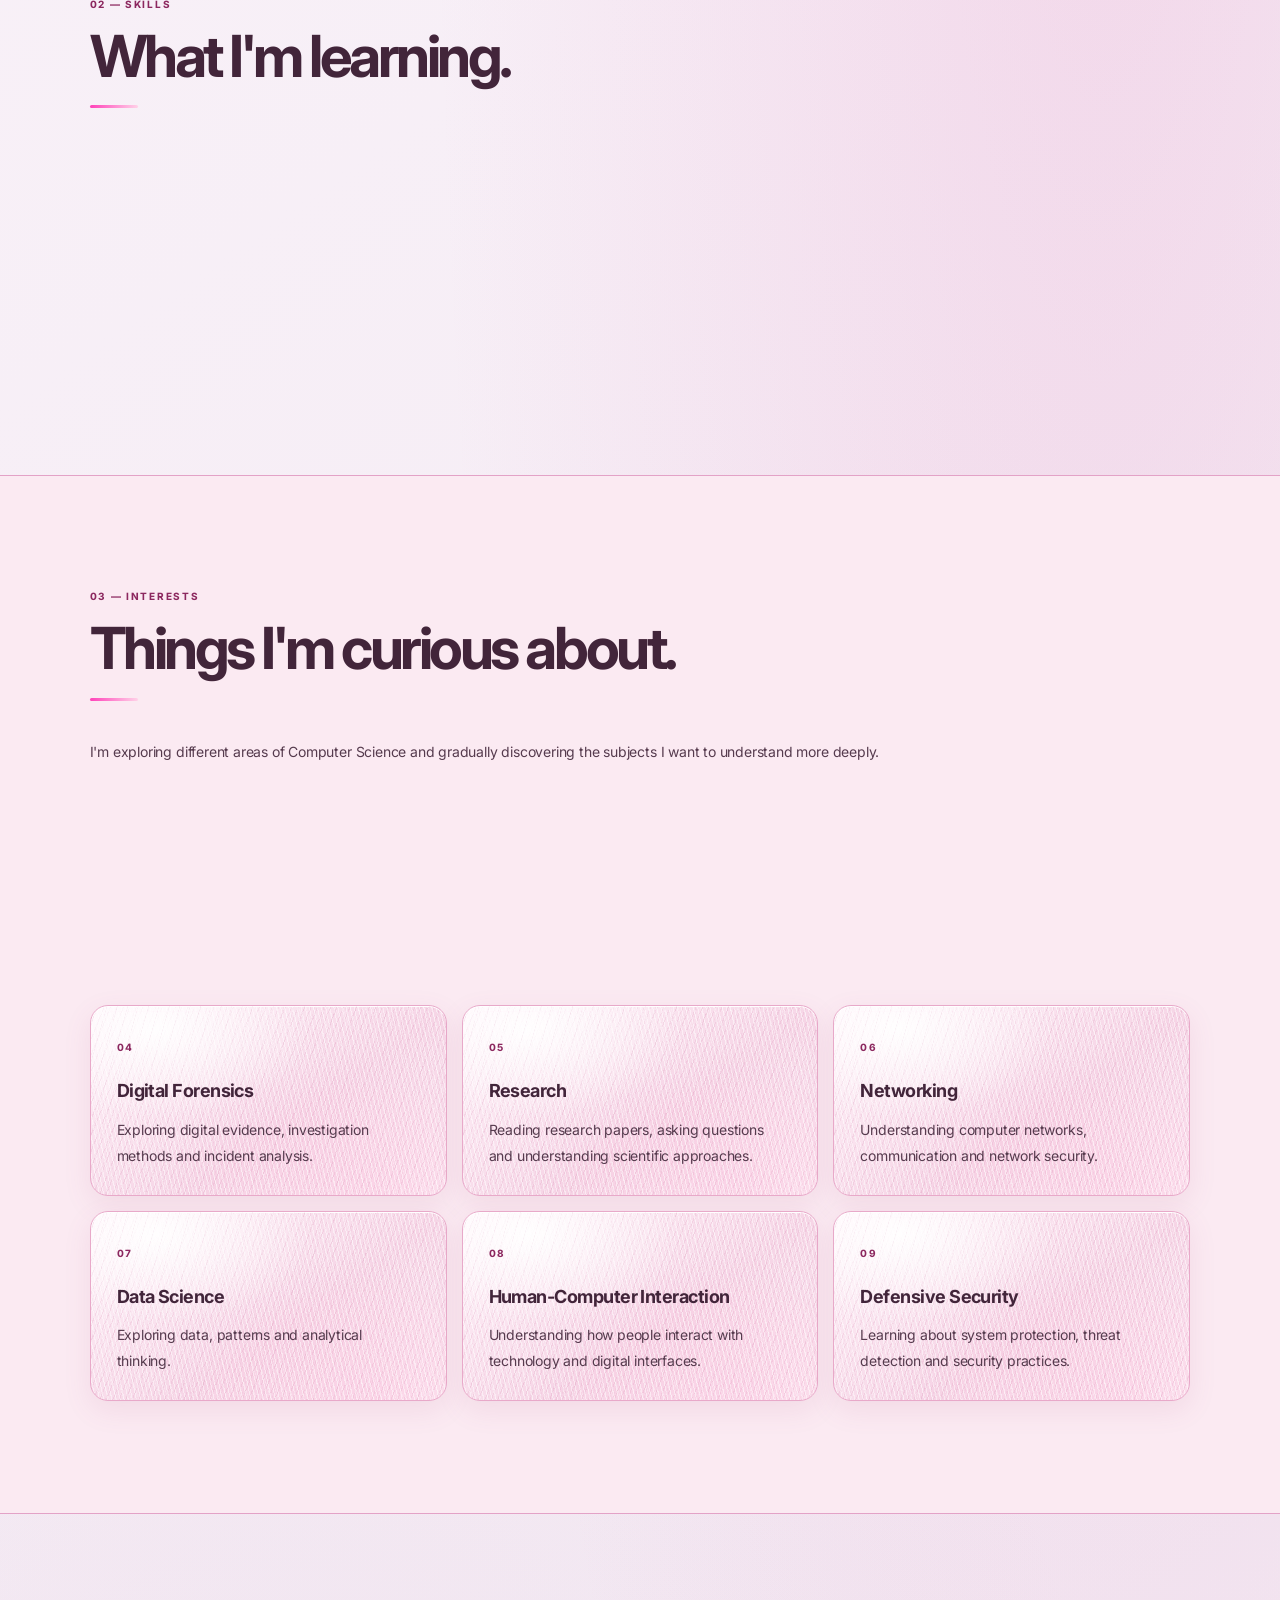
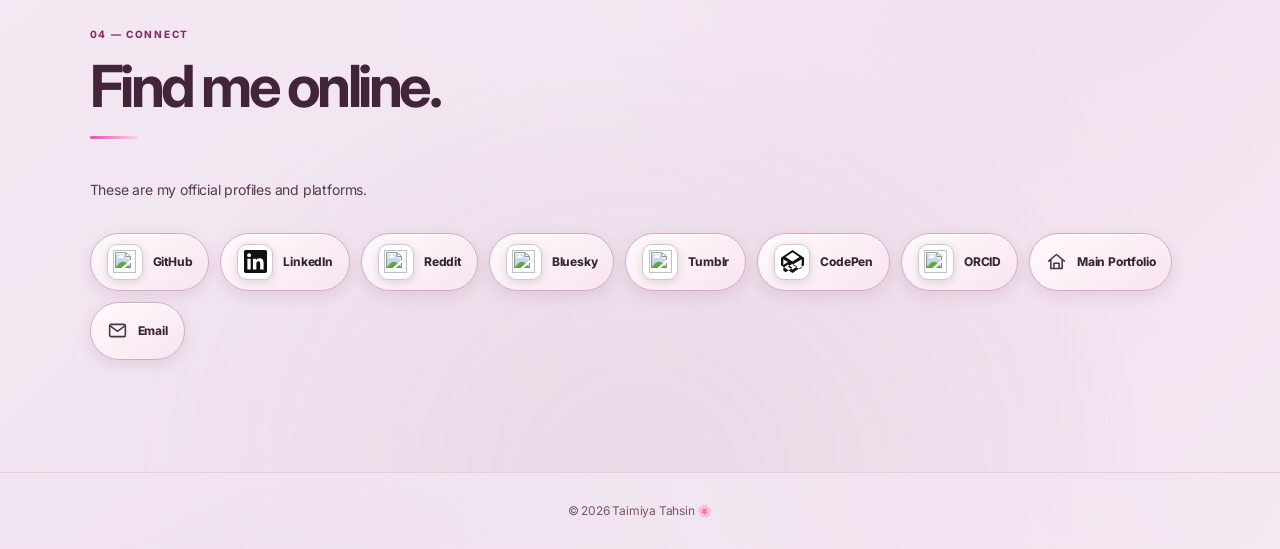
==== commit 69dcf78f: "Bust cached portfolio theme stylesheet" ====
--- a/index.html
+++ b/index.html
@@ -18,7 +18,7 @@
 
     <link rel="canonical" href="https://taimiyatahsin.github.io/">
     <link rel="stylesheet" href="style.css">
-    <link rel="stylesheet" href="theme.css">
+    <link rel="stylesheet" href="theme.css?v=aurora-20261126">
 
     <!-- Open Graph -->
     <meta property="og:type" content="profile">
--- a/theme.css
+++ b/theme.css
@@ -1610,3 +1610,88 @@
   background: rgba(7, 13, 34, .48) !important;
   border-bottom-color: rgba(157, 165, 255, .24) !important;
 }
+
+
+/* =========================================================
+   AURORA GLASS POLISH — refined hero code panel.
+   Cool violet/cyan edge light with a restrained rose accent.
+========================================================= */
+.hero-card .glow {
+  background: radial-gradient(ellipse at 50% 50%,
+    rgba(107, 128, 255, .38) 0%,
+    rgba(127, 91, 255, .20) 38%,
+    rgba(68, 190, 220, .10) 58%,
+    transparent 76%) !important;
+  opacity: .62 !important;
+  filter: blur(92px) !important;
+}
+.code-window {
+  position: relative;
+  overflow: hidden;
+  border: 1px solid rgba(151, 157, 255, .72) !important;
+  background:
+    radial-gradient(ellipse at 88% 5%, rgba(127, 105, 255, .30), transparent 42%),
+    radial-gradient(ellipse at 5% 100%, rgba(42, 164, 202, .19), transparent 48%),
+    radial-gradient(ellipse at 100% 100%, rgba(255, 105, 190, .09), transparent 42%),
+    linear-gradient(145deg, #101a38 0%, #10152e 52%, #17142f 100%) !important;
+  box-shadow:
+    0 0 0 1px rgba(126, 145, 255, .16),
+    0 0 26px rgba(104, 119, 255, .22),
+    0 0 46px rgba(68, 177, 220, .08),
+    0 26px 72px rgba(0, 0, 0, .40),
+    inset 0 1px 0 rgba(255, 255, 255, .14) !important;
+  backdrop-filter: blur(16px) saturate(125%);
+  transition: border-color .28s ease, box-shadow .28s ease, transform .28s ease;
+}
+.code-window::after {
+  content: "";
+  position: absolute;
+  inset: 0;
+  pointer-events: none;
+  border-radius: inherit;
+  background: linear-gradient(118deg,
+    rgba(255,255,255,.075) 0%,
+    transparent 24%,
+    transparent 72%,
+    rgba(163,145,255,.055) 100%);
+}
+.code-window:hover {
+  border-color: rgba(167, 174, 255, .94) !important;
+  box-shadow:
+    0 0 0 1px rgba(126, 145, 255, .24),
+    0 0 34px rgba(104, 119, 255, .29),
+    0 0 52px rgba(68, 177, 220, .12),
+    0 30px 78px rgba(0, 0, 0, .44),
+    inset 0 1px 0 rgba(255, 255, 255, .17) !important;
+  transform: translateY(-3px);
+}
+.code-window .window-top {
+  background: rgba(6, 12, 31, .52) !important;
+  border-bottom: 1px solid rgba(151, 164, 255, .22) !important;
+}
+.code-window .window-top span:nth-child(1) { background: #ff78c5 !important; }
+.code-window .window-top span:nth-child(2) { background: #a99cff !important; }
+.code-window .window-top span:nth-child(3) { background: #70d7ed !important; }
+.code-window .pink { color: #ff9bd6 !important; }
+.code-window .green { color: #a8eee0 !important; }
+:root[data-theme="light"] .code-window {
+  border-color: rgba(151, 157, 255, .78) !important;
+  background:
+    radial-gradient(ellipse at 88% 5%, rgba(127, 105, 255, .30), transparent 42%),
+    radial-gradient(ellipse at 5% 100%, rgba(42, 164, 202, .19), transparent 48%),
+    radial-gradient(ellipse at 100% 100%, rgba(255, 105, 190, .09), transparent 42%),
+    linear-gradient(145deg, #101a38 0%, #10152e 52%, #17142f 100%) !important;
+  box-shadow:
+    0 0 0 1px rgba(126, 145, 255, .18),
+    0 0 28px rgba(104, 119, 255, .24),
+    0 24px 64px rgba(53, 47, 91, .22),
+    inset 0 1px 0 rgba(255, 255, 255, .15) !important;
+}
+:root[data-theme="light"] .code-window .window-top {
+  background: rgba(6, 12, 31, .56) !important;
+  border-bottom-color: rgba(151, 164, 255, .24) !important;
+}
+@media (prefers-reduced-motion: reduce) {
+  .code-window { transition: none !important; }
+  .code-window:hover { transform: none; }
+}
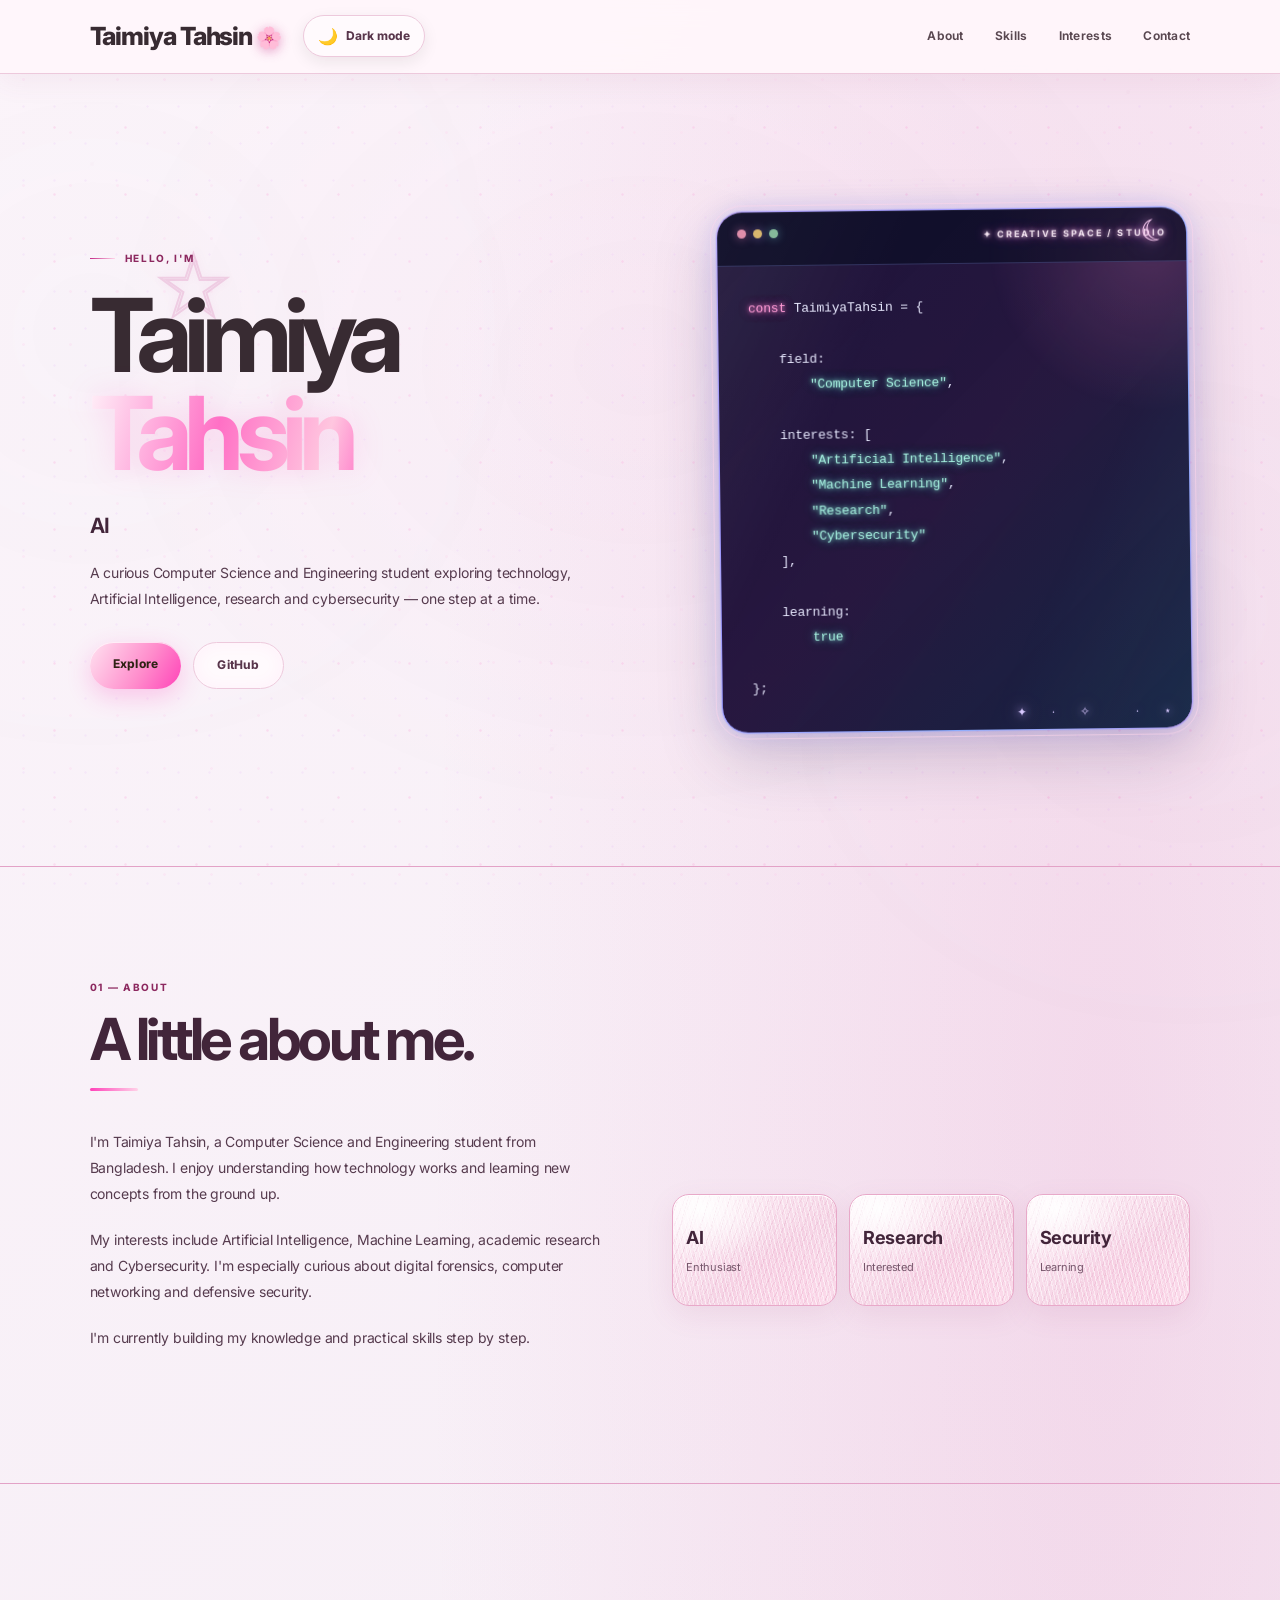
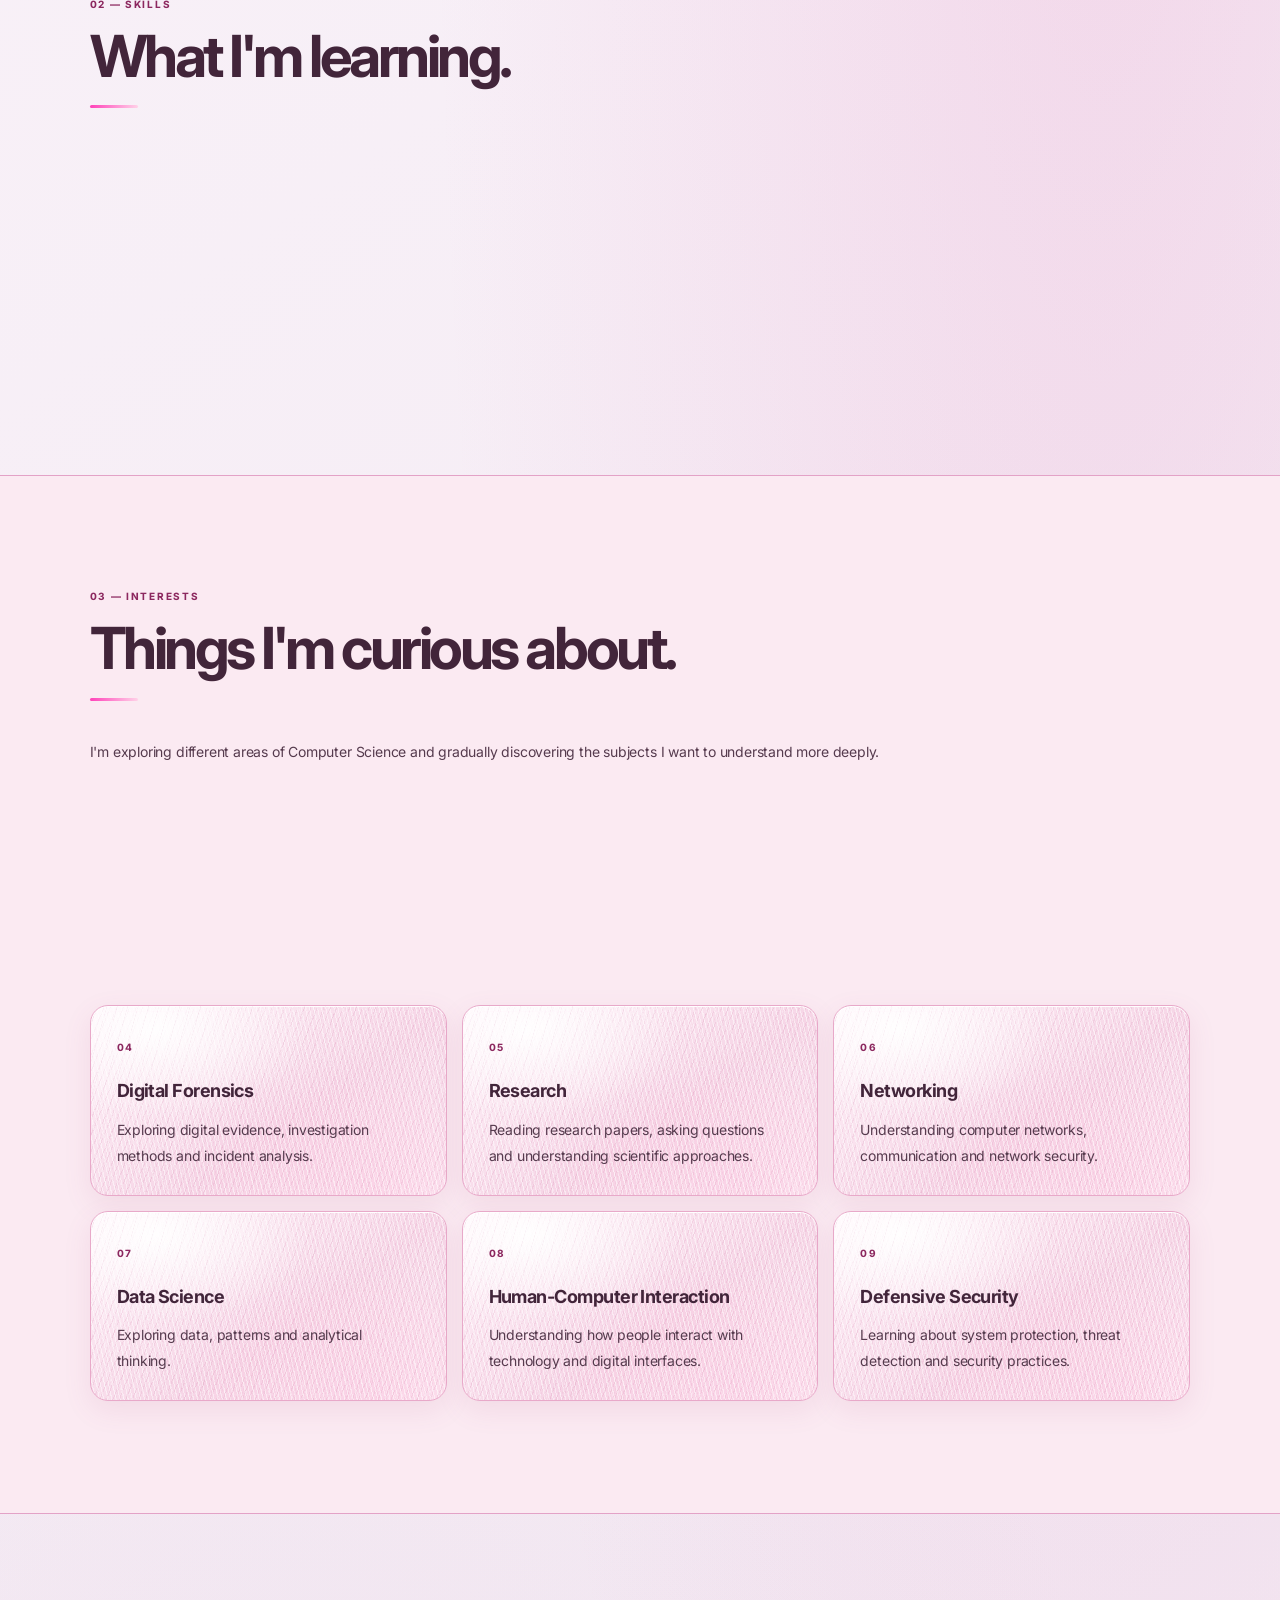
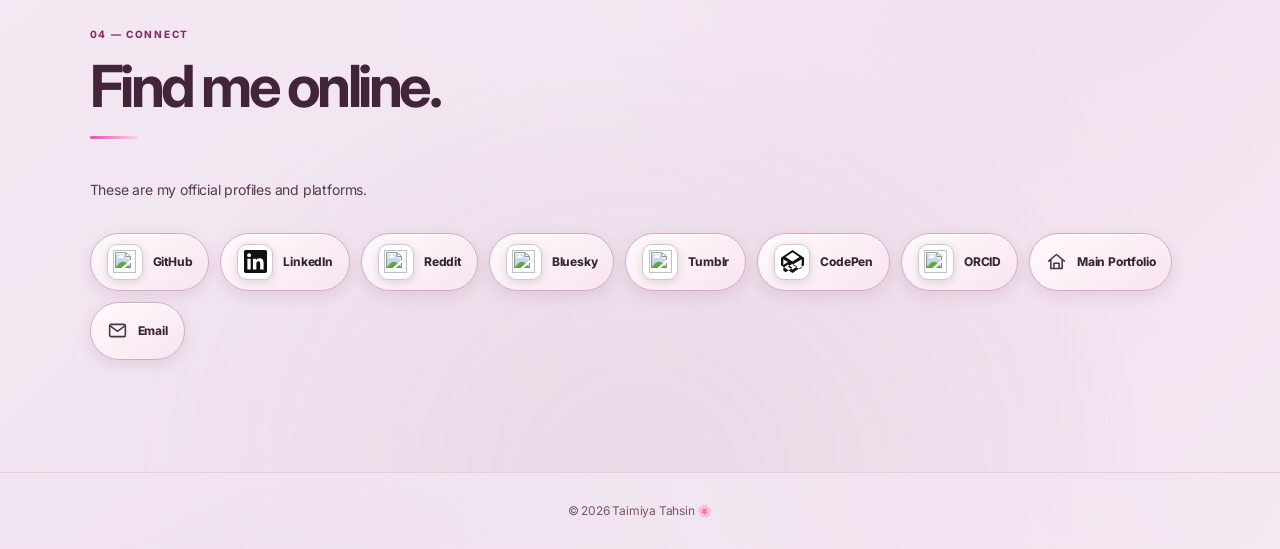
==== commit 3f8c7565: "Bust cached stylesheet so Creative Space neon typography appears" ====
--- a/index.html
+++ b/index.html
@@ -18,7 +18,7 @@
 
     <link rel="canonical" href="https://taimiyatahsin.github.io/">
     <link rel="stylesheet" href="style.css">
-    <link rel="stylesheet" href="theme.css?v=aurora-20261126">
+    <link rel="stylesheet" href="theme.css?v=neon-type-20261126-0955">
 
     <!-- Open Graph -->
     <meta property="og:type" content="profile">
--- a/theme.css
+++ b/theme.css
@@ -1695,3 +1695,186 @@
   .code-window { transition: none !important; }
   .code-window:hover { transform: none; }
 }
+
+
+/* =========================================================
+   CREATIVE SPACE — distinct editorial studio treatment
+   for the hero card (not the plain code-editor look).
+========================================================= */
+.hero-card {
+  position: relative;
+  isolation: isolate;
+}
+.hero-card .glow {
+  width: 360px !important;
+  height: 300px !important;
+  background: radial-gradient(ellipse, rgba(210, 93, 255, .34), rgba(255, 111, 183, .16) 42%, transparent 72%) !important;
+  filter: blur(76px) !important;
+  opacity: .78 !important;
+}
+.code-window {
+  border: 1px solid transparent !important;
+  border-radius: 26px !important;
+  background:
+    linear-gradient(135deg, rgba(24, 17, 53, .98), rgba(35, 19, 57, .97) 52%, rgba(18, 31, 62, .98)) padding-box,
+    linear-gradient(125deg, #ff9bd5 0%, #a78bfa 38%, #6ee7f9 72%, #ff9bd5 100%) border-box !important;
+  box-shadow:
+    0 22px 65px rgba(13, 7, 30, .34),
+    0 0 34px rgba(180, 105, 255, .17),
+    inset 0 1px 0 rgba(255,255,255,.13) !important;
+  overflow: hidden;
+  transform: rotate(-.7deg);
+  transition: transform .35s ease, box-shadow .35s ease !important;
+}
+.code-window::before {
+  content: "";
+  position: absolute;
+  inset: 0;
+  pointer-events: none;
+  opacity: .34;
+  background-image:
+    linear-gradient(rgba(255,255,255,.035) 1px, transparent 1px),
+    linear-gradient(90deg, rgba(255,255,255,.035) 1px, transparent 1px);
+  background-size: 24px 24px;
+  mask-image: linear-gradient(135deg, black, transparent 82%);
+}
+.code-window::after {
+  content: "";
+  position: absolute;
+  inset: 0;
+  pointer-events: none;
+  border-radius: inherit;
+  background:
+    radial-gradient(circle at 92% 8%, rgba(255,139,207,.18), transparent 25%),
+    linear-gradient(115deg, rgba(255,255,255,.07), transparent 30%, transparent 70%, rgba(110,231,249,.06));
+}
+.code-window:hover {
+  transform: translateY(-7px) rotate(0deg) !important;
+  box-shadow:
+    0 30px 78px rgba(13, 7, 30, .42),
+    0 0 42px rgba(180, 105, 255, .25),
+    0 0 24px rgba(255, 139, 207, .12),
+    inset 0 1px 0 rgba(255,255,255,.16) !important;
+}
+.code-window .window-top {
+  position: relative;
+  z-index: 1;
+  min-height: 54px;
+  padding: 17px 20px !important;
+  background: linear-gradient(90deg, rgba(255,255,255,.075), rgba(255,255,255,.018)) !important;
+  border-bottom: 1px solid rgba(220, 190, 255, .17) !important;
+}
+.code-window .window-top::after {
+  content: "✦  CREATIVE SPACE  /  STUDIO" !important;
+  color: #f2d8ff !important;
+  opacity: .94 !important;
+  font-size: 9px !important;
+  letter-spacing: 1.7px !important;
+  text-shadow: 0 0 14px rgba(224, 157, 255, .42);
+}
+.code-window .window-top span:nth-child(1) { background: #ff8fc9 !important; box-shadow: 0 0 10px rgba(255,143,201,.55); }
+.code-window .window-top span:nth-child(2) { background: #c4a5ff !important; box-shadow: 0 0 10px rgba(196,165,255,.48); }
+.code-window .window-top span:nth-child(3) { background: #83e8f3 !important; box-shadow: 0 0 10px rgba(131,232,243,.45); }
+.code-window pre,
+.code-window pre code {
+  position: relative;
+  z-index: 1;
+  color: #f4edff !important;
+  text-shadow: 0 1px 10px rgba(7, 4, 20, .3);
+}
+.code-window .pink { color: #ff9bd5 !important; }
+.code-window .green { color: #a4f2e3 !important; }
+:root[data-theme="light"] .code-window {
+  background:
+    linear-gradient(135deg, rgba(24, 17, 53, .98), rgba(35, 19, 57, .97) 52%, rgba(18, 31, 62, .98)) padding-box,
+    linear-gradient(125deg, #ff9bd5 0%, #a78bfa 38%, #6ee7f9 72%, #ff9bd5 100%) border-box !important;
+}
+:root[data-theme="light"] .code-window .window-top::after { color: #f2d8ff !important; }
+@media (prefers-reduced-motion: reduce) {
+  .code-window { transform: none !important; transition: none !important; }
+  .code-window:hover { transform: none !important; }
+}
+
+
+/* Visible moon and stardust INSIDE the Creative Space panel.
+   The hero wrapper can be clipped by the page layout, so keep ornaments
+   within the code-window's own visible bounds. */
+.code-window .window-top {
+  position: relative;
+}
+.code-window .window-top::before {
+  content: "☾";
+  position: absolute;
+  z-index: 2;
+  right: 19px;
+  top: 8px;
+  color: #f7c9f0;
+  font: 30px/1 Georgia, serif;
+  transform: rotate(-18deg);
+  pointer-events: none;
+  text-shadow: 0 0 9px rgba(255,174,226,.9), 0 0 22px rgba(174,139,255,.7);
+}
+.code-window pre {
+  position: relative;
+}
+.code-window pre::after {
+  content: "✦   ·   ✧      ·   ⋆";
+  position: absolute;
+  right: 16px;
+  bottom: 8px;
+  color: #d8c9ff;
+  font: 12px/1.4 Georgia, serif;
+  letter-spacing: 4px;
+  pointer-events: none;
+  text-shadow: 0 0 8px rgba(190,165,255,.95), 0 0 18px rgba(255,163,218,.7);
+  animation: creative-stardust 4.8s ease-in-out infinite alternate;
+}
+@keyframes creative-stardust {
+  from { opacity: .55; transform: translateY(2px) scale(.96); }
+  to { opacity: 1; transform: translateY(-3px) scale(1.04); }
+}
+@media (max-width: 600px) {
+  .code-window .window-top::before { right: 13px; top: 10px; font-size: 25px; }
+  .code-window pre::after { right: 10px; bottom: 5px; font-size: 10px; letter-spacing: 3px; }
+}
+@media (prefers-reduced-motion: reduce) {
+  .code-window pre::after { animation: none !important; }
+}
+
+
+/* NEON TYPOGRAPHY — soft luminous ink for the Creative Space panel. */
+.code-window .window-top::after {
+  color: #ffe3fa !important;
+  text-shadow:
+    0 0 4px rgba(255, 220, 248, .95),
+    0 0 10px rgba(255, 111, 202, .82),
+    0 0 22px rgba(188, 119, 255, .58) !important;
+  letter-spacing: 2.1px !important;
+}
+.code-window pre,
+.code-window pre code {
+  text-shadow:
+    0 0 5px rgba(205, 190, 255, .18),
+    0 0 12px rgba(128, 153, 255, .12) !important;
+}
+.code-window .pink {
+  color: #ffb4e2 !important;
+  text-shadow:
+    0 0 4px rgba(255, 156, 218, .95),
+    0 0 10px rgba(255, 77, 183, .68),
+    0 0 20px rgba(255, 77, 183, .30) !important;
+}
+.code-window .green {
+  color: #b7fff0 !important;
+  text-shadow:
+    0 0 4px rgba(157, 255, 232, .90),
+    0 0 11px rgba(74, 226, 207, .58),
+    0 0 19px rgba(74, 226, 207, .24) !important;
+}
+:root[data-theme="light"] .code-window .window-top::after {
+  color: #fff0fb !important;
+}
+@media (prefers-reduced-motion: reduce) {
+  .code-window .window-top::after,
+  .code-window pre::after { animation: none !important; }
+}
